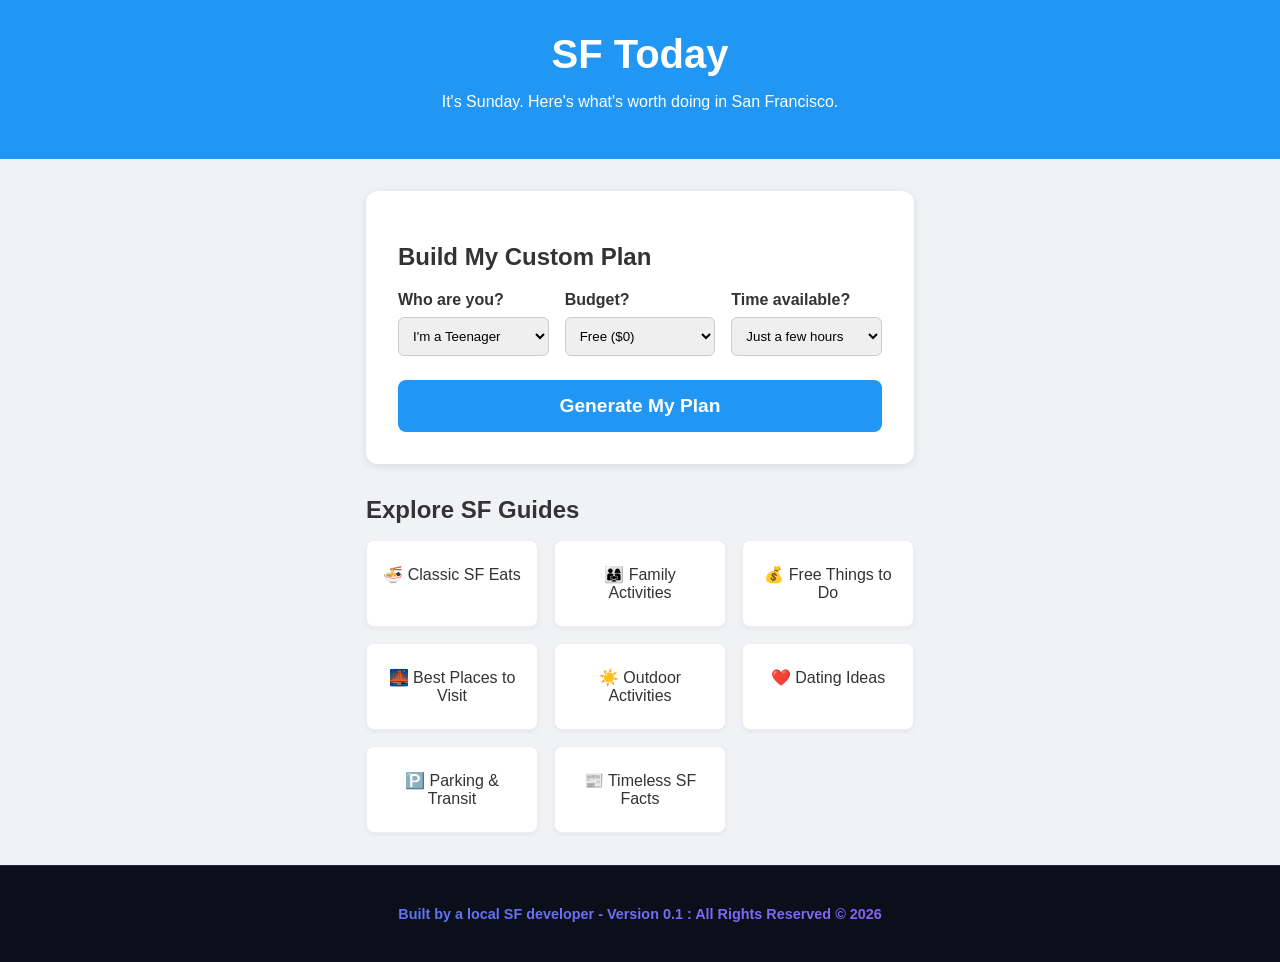
==== index.html @ 6864ea4e "Update index.html" ====
<!DOCTYPE html>
<html lang="en">
<head>
  <meta charset="UTF-8">
  <meta name="viewport" content="width=device-width, initial-scale=1.0">
  <title>SF Today - The Homepage for SF</title>
  
  <link rel="stylesheet" href="style.css">
</head>
<body>
  <header>
    <h1>SF Today</h1>
    <p id="day-title">Here's what's worth doing in San Francisco.</p>
  </header>

  <main>
    <!-- THE PERSONALIZED PLANNER -->
    <section class="planner-box">
      <h2>Build My Custom Plan</h2>
      
      <div class="input-row">
        <div class="input-group">
          <label>Who are you?</label>
          <select id="persona">
            <option value="teen">I'm a Teenager</option>
            <option value="parent">I'm a Parent (Kids)</option>
            <option value="date">I'm on a Date</option>
            <option value="tourist">I'm Visiting</option>
          </select>
        </div>

        <div class="input-group">
          <label>Budget?</label>
          <select id="budget">
            <option value="free">Free ($0)</option>
            <option value="low">Under $50</option>
            <option value="high">Over $100</option>
          </select>
        </div>

        <div class="input-group">
          <label>Time available?</label>
          <select id="time">
            <option value="short">Just a few hours</option>
            <option value="long">All day</option>
          </select>
        </div>
      </div>

      <button id="generate-btn">Generate My Plan</button>
    </section>

    <!-- HIDDEN RESULTS SECTION -->
    <section id="results-section" class="hidden">
      <div class="results-header">
        <h2 id="results-title">Your Guide</h2>
        <button id="close-btn">&times;</button>
      </div>
      <div id="itinerary-content"></div>
    </section>

    <!-- THE 10 EVERGREEN DASHBOARD CARDS -->
    <section class="dashboard-section">
      <h2>Explore SF Guides</h2>
      <div class="dashboard-grid">
        <div class="dash-card" data-category="dinner">🍜 Classic SF Eats</div>
        <div class="dash-card" data-category="family">👨‍👩‍👧 Family Activities</div>
        <div class="dash-card" data-category="free">💰 Free Things to Do</div>
        <div class="dash-card" data-category="visit">🌉 Best Places to Visit</div>
        <div class="dash-card" data-category="outdoors">☀️ Outdoor Activities</div>
        <div class="dash-card" data-category="dating">❤️ Dating Ideas</div>
        <div class="dash-card" data-category="transit">🅿️ Parking & Transit</div>
        <div class="dash-card" data-category="stories">📰 Timeless SF Facts</div>
      </div>
    </section>
  </main>

  <script src="script.js"></script>
  
<footer>
  <p>Built by a local SF developer - Version 0.1 : All Rights Reserved &copy; 2026</p>
</footer>

</body>
</html>
---- style.css ----
:root {
  --primary: #2196F3;
  --bg-color: #f0f2f5;
  --card-bg: #ffffff;
  --text: #333;
}

body {
  font-family: -apple-system, BlinkMacSystemFont, "Segoe UI", Roboto, sans-serif;
  background-color: var(--bg-color);
  color: var(--text);
  margin: 0;
  padding-bottom: 3rem;
}

header {
  background-color: var(--primary);
  color: white;
  padding: 2rem 1rem;
  text-align: center;
}

header h1 {
  margin: 0;
  font-size: 2.5rem;
}

main {
  max-width: 800px;
  margin: 2rem auto;
  padding: 0 1rem;
}

.planner-box, #results-section {
  background: var(--card-bg);
  padding: 2rem;
  border-radius: 12px;
  box-shadow: 0 2px 8px rgba(0,0,0,0.1);
  margin-bottom: 2rem;
}

.results-header {
  display: flex;
  justify-content: space-between;
  align-items: center;
  border-bottom: 2px solid #eee;
  padding-bottom: 0.5rem;
  margin-bottom: 1rem;
}

#close-btn {
  background: none;
  border: none;
  font-size: 1.8rem;
  cursor: pointer;
  color: #666;
  width: auto;
  padding: 0 10px;
}

#close-btn:hover {
  color: #000;
  background: none;
}

.input-row {
  display: flex;
  gap: 1rem;
  margin-bottom: 1.5rem;
  flex-wrap: wrap;
}

.input-group {
  flex: 1;
  min-width: 150px;
}

label {
  display: block;
  font-weight: bold;
  margin-bottom: 0.5rem;
}

select {
  width: 100%;
  padding: 10px;
  border: 1px solid #ccc;
  border-radius: 6px;
}

button {
  width: 100%;
  background-color: var(--primary);
  color: white;
  border: none;
  padding: 15px;
  font-size: 1.2rem;
  font-weight: bold;
  border-radius: 8px;
  cursor: pointer;
}

button:hover {
  background-color: #1976D2;
}

.hidden { display: none; }

.dashboard-section h2 {
  margin-bottom: 1rem;
}

.dashboard-grid {
  display: grid;
  grid-template-columns: repeat(auto-fill, minmax(150px, 1fr));
  gap: 1rem;
}

.dash-card {
  background: var(--card-bg);
  padding: 1.5rem 1rem;
  border-radius: 8px;
  text-align: center;
  font-weight: 500;
  box-shadow: 0 2px 4px rgba(0,0,0,0.05);
  cursor: pointer;
  transition: transform 0.2s, border-color 0.2s;
  border: 1px solid #eee;
}

.dash-card:hover {
  transform: translateY(-3px);
  border-color: var(--primary);
  color: var(--primary);
}

.plan-item {
  border-left: 4px solid var(--primary);
  padding-left: 1rem;
  margin-top: 1rem;
}

.plan-item h3 {
  margin: 0 0 0.3rem 0;
  color: var(--primary);
}




/* --- Simple Footer Styling --- */
footer {
  background-color: #0b0f19;
  color: #94a3b8;
  padding: 40px 24px;
  text-align: center;
  font-family: sans-serif;
  font-size: 0.85rem;
  border-top: 1px solid #1e293b;
}

footer p {
  margin: 0;
}

html, body {
  height: 100%;
  margin: 0;
}

body {
  display: flex;
  flex-direction: column;
}

main {
  flex: 1 0 auto;
}

/* --- Simple Footer Styling with Blue-Purple Gradient Text --- */
footer {
  background-color: #0b0f19;
  padding: 40px 24px;
  text-align: center;
  font-family: sans-serif;
  font-size: 0.9rem;
  border-top: 1px solid #1e293b;
}

footer p {
  margin: 0;
  font-weight: 700;
  background: linear-gradient(135deg, #3b82f6, #a855f7);
  -webkit-background-clip: text;
  -webkit-text-fill-color: transparent;
}
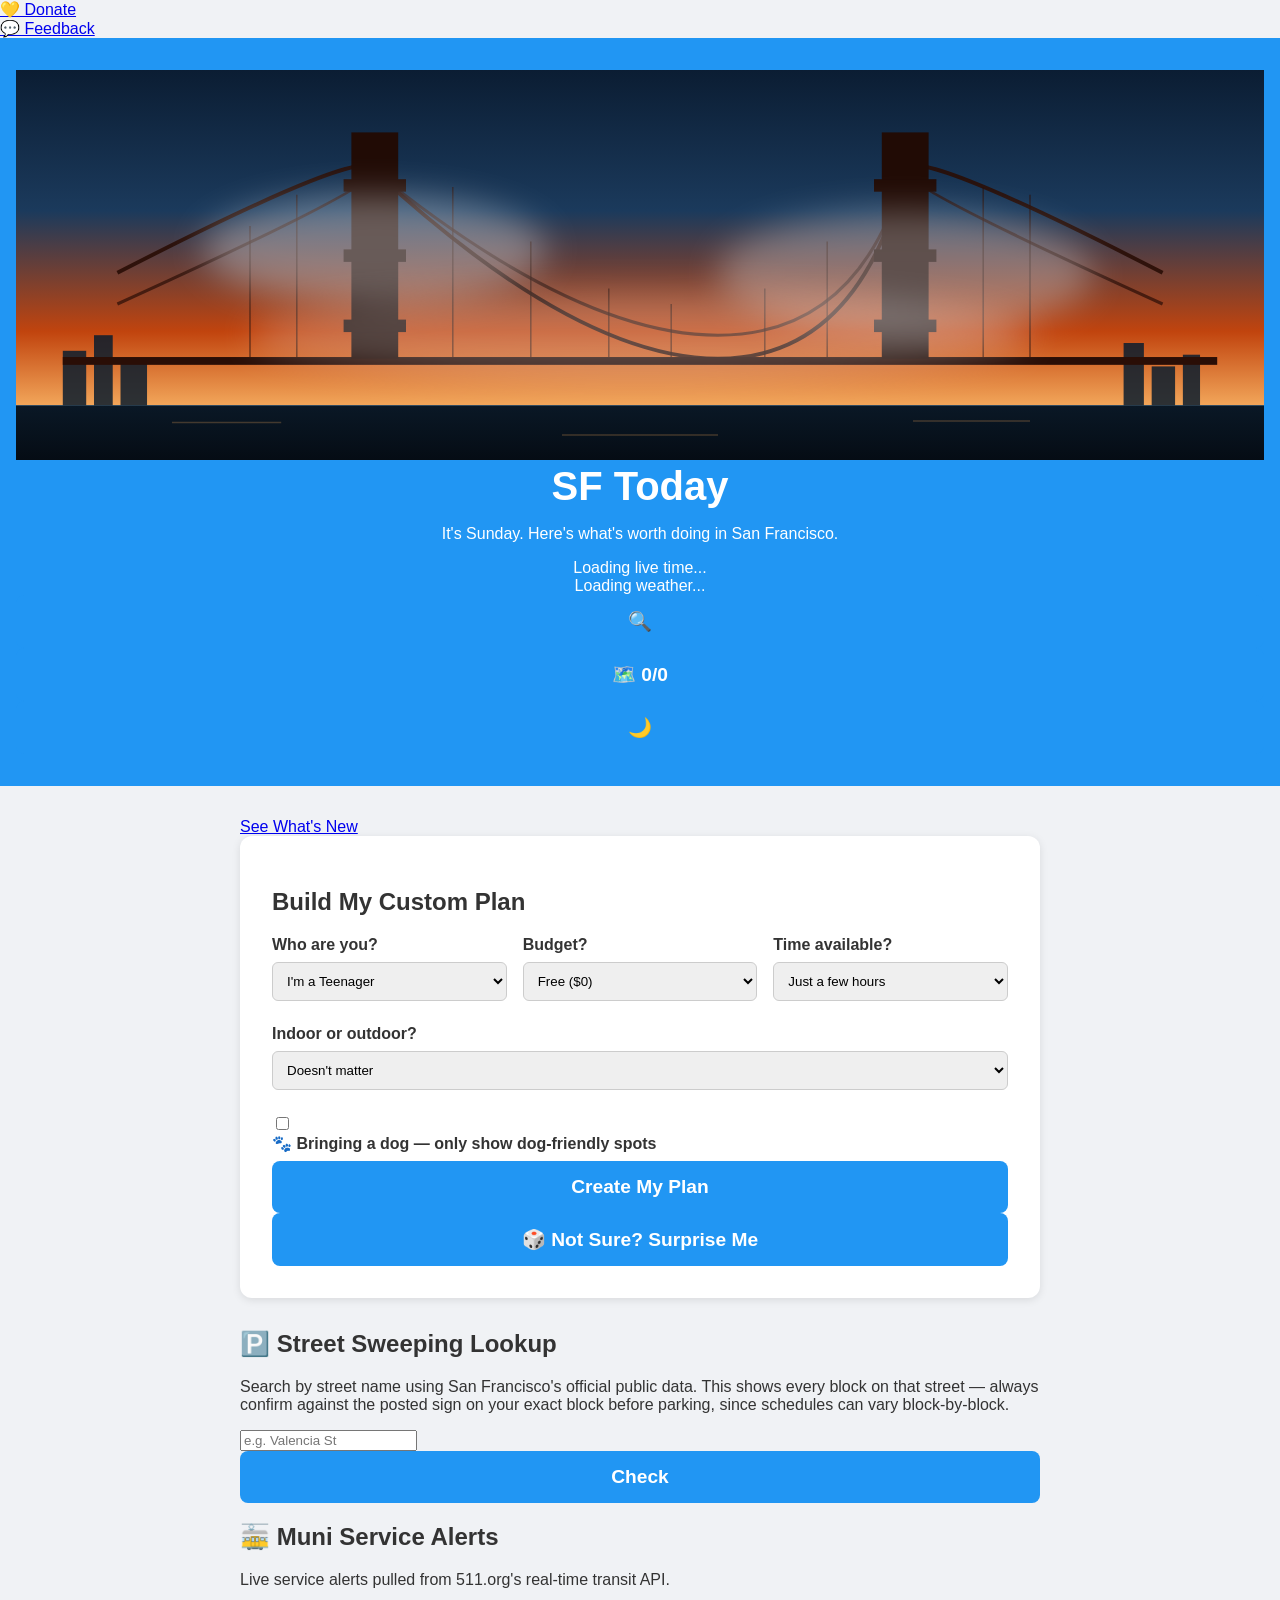
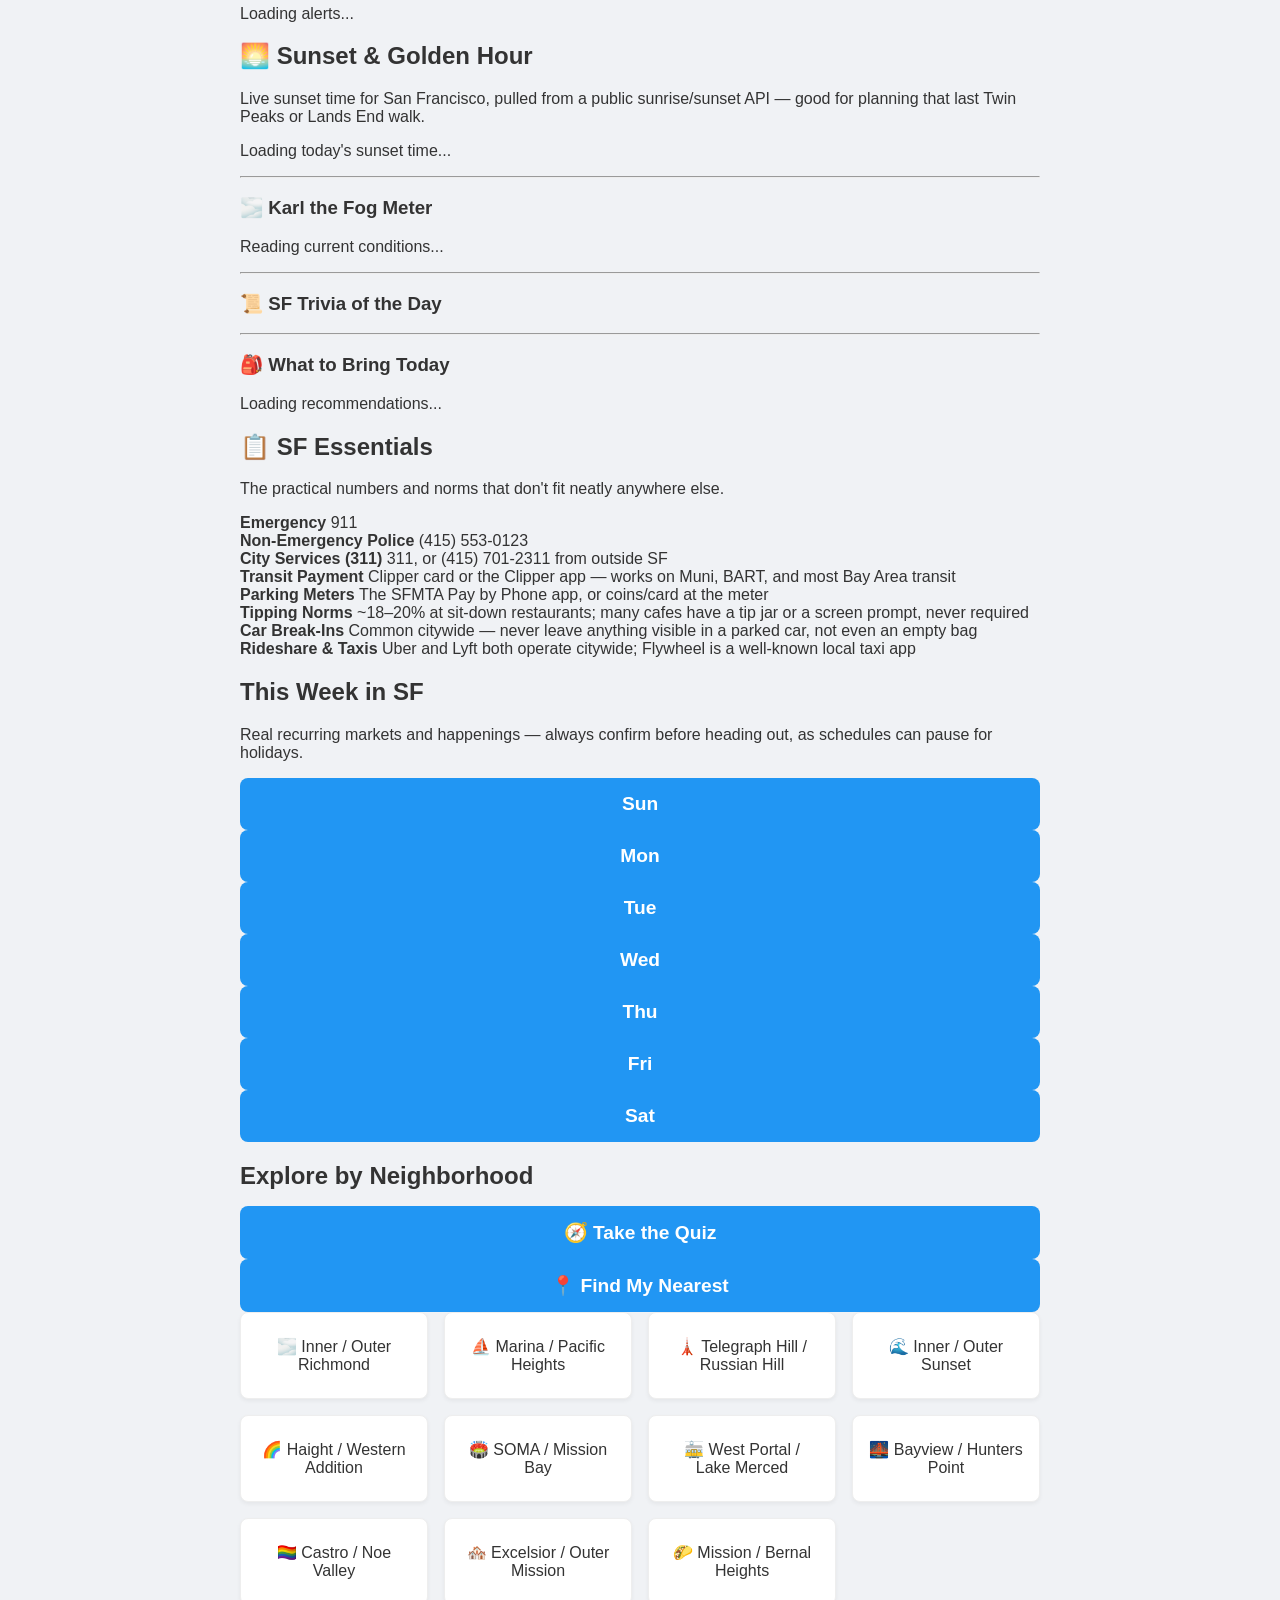
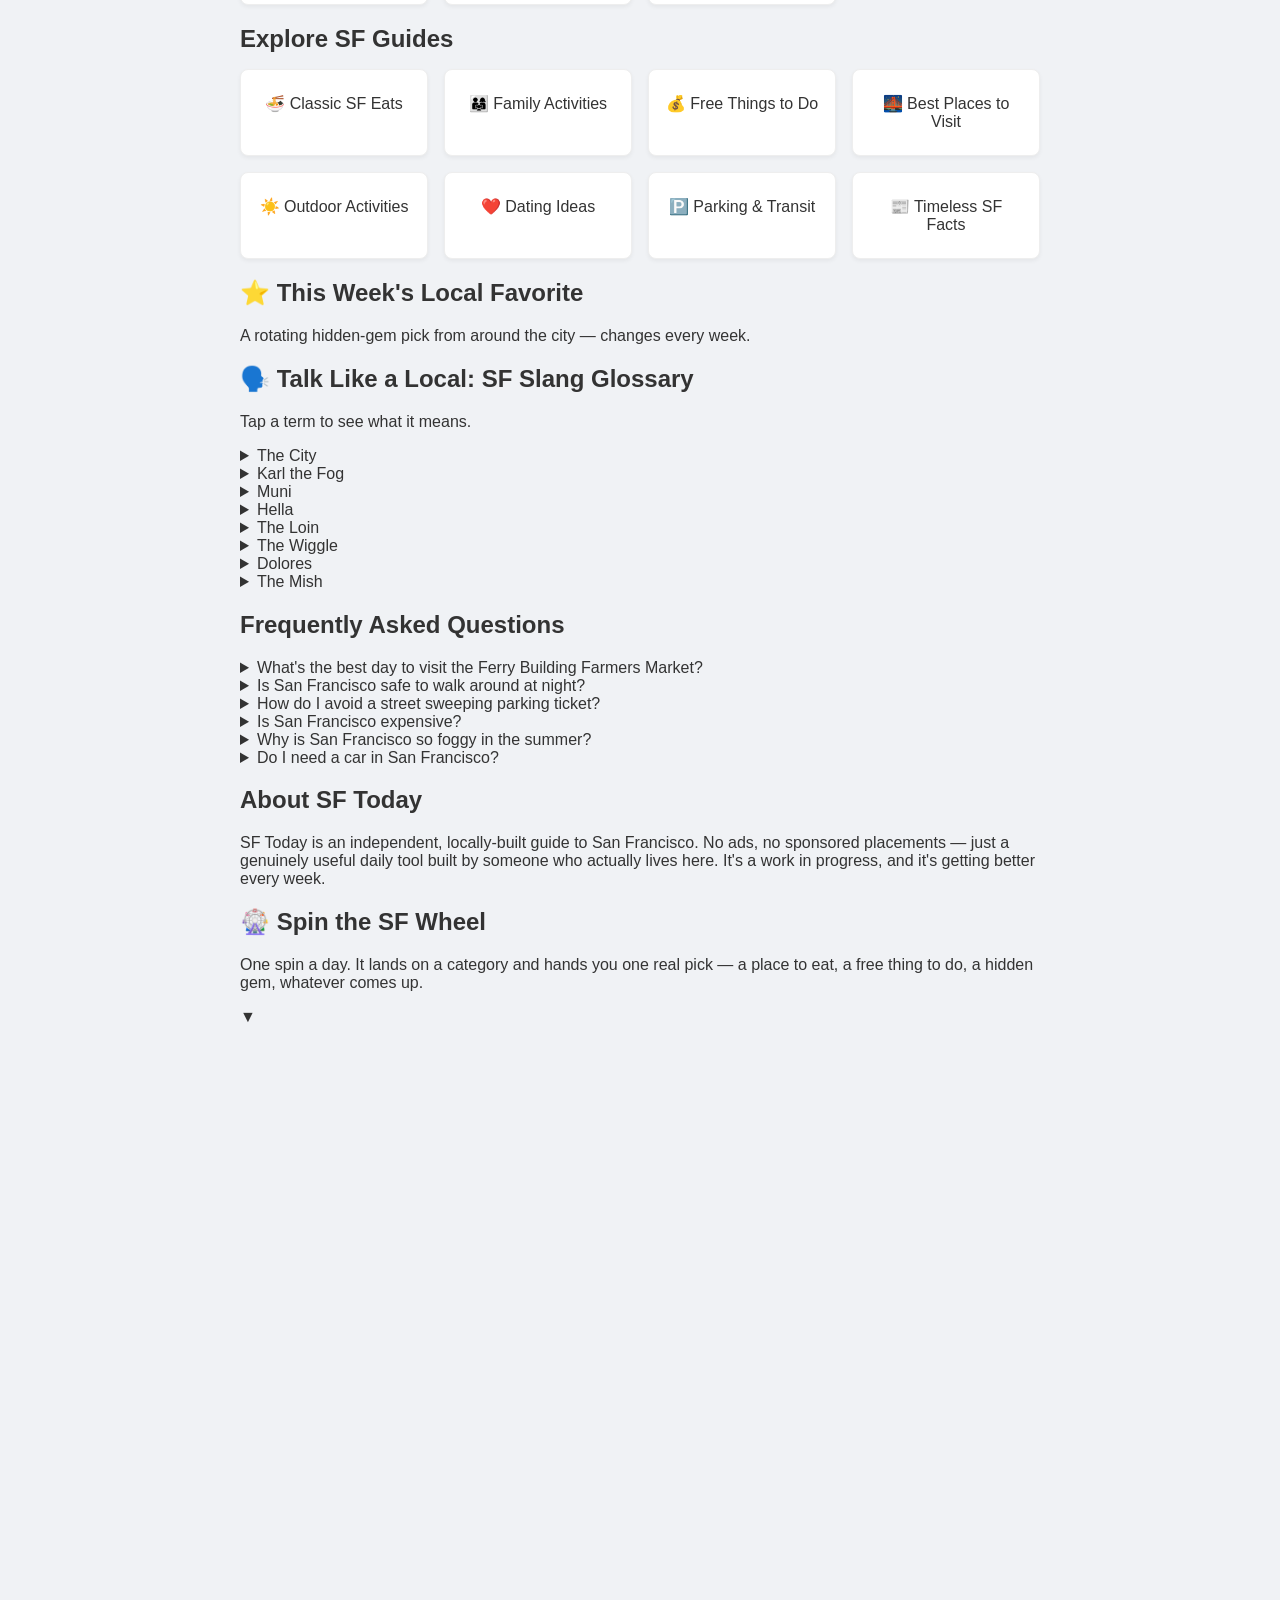
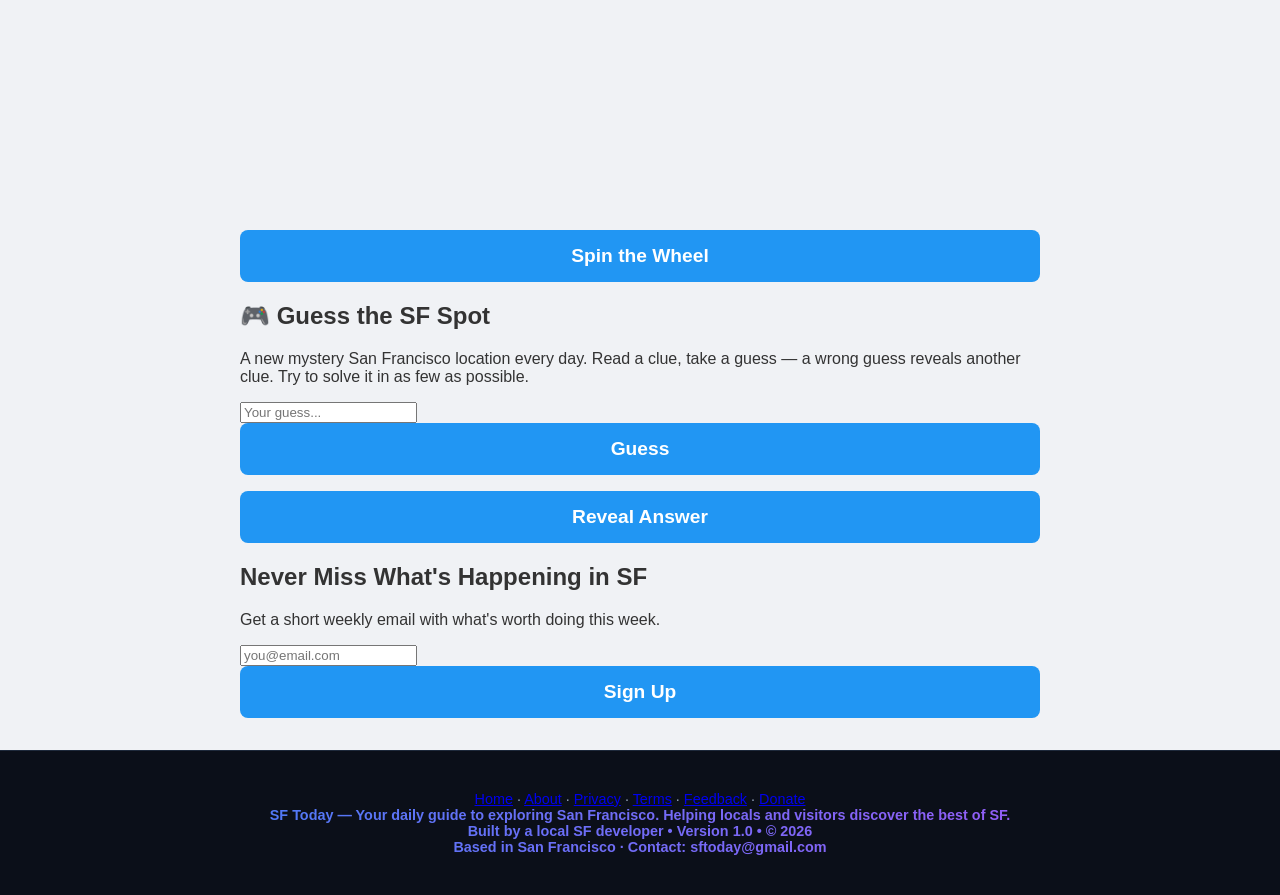
==== commit e2d71821: "Update index.html" ====
--- a/index.html
+++ b/index.html
@@ -3,32 +3,251 @@
 <head>
   <meta charset="UTF-8">
   <meta name="viewport" content="width=device-width, initial-scale=1.0">
-  <title>SF Today - The Homepage for SF</title>
-  
+  <title>SF Today - The Homepage for SF | Free Things to Do, Eats & More</title>
+
+  <!-- Primary SEO meta tags -->
+  <meta name="description" content="Your daily guide to San Francisco. Build a custom plan by budget and time, check live SF weather, look up street sweeping, and explore guides to free things to do, family activities, and classic SF eats.">
+  <meta name="robots" content="index, follow">
+  <!-- Replace with your real domain once the site is live -->
+  <link rel="canonical" href="https://www.sftoday.com/">
+
+  <!-- Open Graph tags (controls how links look when shared on social media) -->
+  <meta property="og:type" content="website">
+  <meta property="og:title" content="SF Today - The Homepage for SF">
+  <meta property="og:description" content="Your daily guide to San Francisco — build a custom plan, check live weather, look up street sweeping, and explore free things to do, family activities, and classic SF eats.">
+  <meta property="og:url" content="https://www.sftoday.com/">
+  <meta property="og:site_name" content="SF Today">
+  <meta property="og:image" content="https://www.sftoday.com/og-image.png">
+  <meta property="og:image:width" content="1200">
+  <meta property="og:image:height" content="630">
+  <meta property="og:image:alt" content="SF Today — your daily guide to San Francisco">
+  <meta property="og:locale" content="en_US">
+
+  <!-- Twitter Card tags -->
+  <meta name="twitter:card" content="summary_large_image">
+  <meta name="twitter:title" content="SF Today - The Homepage for SF">
+  <meta name="twitter:description" content="Your daily guide to San Francisco — build a custom plan, check live weather, look up street sweeping, and explore free things to do, family activities, and classic SF eats.">
+  <meta name="twitter:image" content="https://www.sftoday.com/og-image.png">
+
   <link rel="stylesheet" href="style.css">
+
+  <!-- Favicons (real image files — see README for how to swap in your own branding) -->
+  <link rel="icon" href="favicon.ico" sizes="any">
+  <link rel="icon" type="image/png" sizes="32x32" href="favicon-32.png">
+  <link rel="icon" type="image/png" sizes="16x16" href="favicon-16.png">
+  <link rel="apple-touch-icon" sizes="180x180" href="apple-touch-icon.png">
+  <meta name="theme-color" content="#10243E">
+
+  <!-- Makes SF Today installable as a home-screen app on phones -->
+  <link rel="manifest" href="manifest.json">
+
+  <!--
+    OPTIONAL PRIVACY-FRIENDLY ANALYTICS
+    SF Today currently ships with zero analytics or tracking, matching the
+    "no third-party analytics" promise in privacy.html. If you want basic,
+    non-invasive visibility into what people click, Plausible and GoatCounter
+    are both privacy-respecting, cookie-free options. Uncomment ONE line below
+    and update privacy.html to mention it once enabled — don't turn this on
+    without updating that page, since it currently promises none exists.
+
+    <script defer data-domain="sftoday.com" src="https://plausible.io/js/script.js"></script>
+    <script src="https://gc.zgo.at/count.js" data-goatcounter="https://YOUR_CODE.goatcounter.com/count"></script>
+  -->
+
+  <!-- Structured data: tells Google what this site is, in a machine-readable format -->
+  <script type="application/ld+json">
+  {
+    "@context": "https://schema.org",
+    "@type": "WebSite",
+    "name": "SF Today",
+    "url": "https://www.sftoday.com/",
+    "description": "A daily guide to San Francisco with a custom activity planner, live weather, street sweeping lookup, Muni alerts, and neighborhood guides.",
+    "inLanguage": "en-US"
+  }
+  </script>
+
+  <!-- Structured data: FAQ content, matches the visible FAQ section below word-for-word -->
+  <script type="application/ld+json">
+  {
+    "@context": "https://schema.org",
+    "@type": "FAQPage",
+    "mainEntity": [
+      {
+        "@type": "Question",
+        "name": "What's the best day to visit the Ferry Building Farmers Market?",
+        "acceptedAnswer": {
+          "@type": "Answer",
+          "text": "Saturday is the biggest, with 100+ vendors. Tuesday and Thursday have smaller, quieter versions of the same market if you want to avoid the crowds."
+        }
+      },
+      {
+        "@type": "Question",
+        "name": "Is San Francisco safe to walk around at night?",
+        "acceptedAnswer": {
+          "@type": "Answer",
+          "text": "Like any major city, it depends heavily on the neighborhood and block. Stick to busy, well-lit areas at night, use rideshare or taxis for longer trips after dark, and use the same street smarts you would in any big city."
+        }
+      },
+      {
+        "@type": "Question",
+        "name": "How do I avoid a street sweeping parking ticket in SF?",
+        "acceptedAnswer": {
+          "@type": "Answer",
+          "text": "Use our Street Sweeping Lookup tool to check your street's schedule, then always double check the posted sign on your exact block, since times can vary from block to block even on the same street."
+        }
+      },
+      {
+        "@type": "Question",
+        "name": "Is San Francisco expensive to visit or live in?",
+        "acceptedAnswer": {
+          "@type": "Answer",
+          "text": "Yes, generally — it's consistently one of the most expensive cities in the US, and as of 2026 it's usually ranked as the second most expensive after New York City. That said, there's a lot to do for free or cheap; check our Free Things to Do guide for ideas."
+        }
+      },
+      {
+        "@type": "Question",
+        "name": "Why is San Francisco so foggy in the summer?",
+        "acceptedAnswer": {
+          "@type": "Answer",
+          "text": "The fog, nicknamed 'Karl the Fog' by locals, forms when warm inland air pulls cool, moist ocean air over the city. It's most common in the summer months. Bring layers, even in July."
+        }
+      },
+      {
+        "@type": "Question",
+        "name": "Do I need a car in San Francisco?",
+        "acceptedAnswer": {
+          "@type": "Answer",
+          "text": "Not really. Muni and BART cover most of the city, and many neighborhoods are very walkable. A car mostly becomes useful for trips outside the city, like Marin or the Peninsula."
+        }
+      }
+    ]
+  }
+  </script>
 </head>
 <body>
+  <a href="donate.html" class="side-tab side-tab-left">💛 Donate</a>
+  <a href="feedback.html" class="side-tab side-tab-right">💬 Feedback</a>
+
   <header>
-    <h1>SF Today</h1>
-    <p id="day-title">Here's what's worth doing in San Francisco.</p>
+    <svg class="hero-bg" viewBox="0 0 1600 500" preserveAspectRatio="xMidYMax slice" xmlns="http://www.w3.org/2000/svg" role="img" aria-label="Illustration of the Golden Gate Bridge at dusk with fog">
+      <defs>
+        <linearGradient id="skyGrad" x1="0" y1="0" x2="0" y2="1">
+          <stop offset="0%" stop-color="#0B1D33"/>
+          <stop offset="42%" stop-color="#1B3A5C"/>
+          <stop offset="78%" stop-color="#C1440E"/>
+          <stop offset="100%" stop-color="#F2A65A"/>
+        </linearGradient>
+        <linearGradient id="waterGrad" x1="0" y1="0" x2="0" y2="1">
+          <stop offset="0%" stop-color="#0A1826"/>
+          <stop offset="100%" stop-color="#050C14"/>
+        </linearGradient>
+        <filter id="fogBlur" x="-50%" y="-50%" width="200%" height="200%">
+          <feGaussianBlur stdDeviation="22"/>
+        </filter>
+      </defs>
+
+      <!-- Sky -->
+      <rect x="0" y="0" width="1600" height="430" fill="url(#skyGrad)"/>
+
+      <!-- City skyline silhouette -->
+      <g fill="#0B1D2E" opacity="0.85">
+        <rect x="60" y="360" width="30" height="70"/>
+        <rect x="100" y="340" width="24" height="90"/>
+        <rect x="134" y="375" width="34" height="55"/>
+        <rect x="1420" y="350" width="26" height="80"/>
+        <rect x="1456" y="380" width="30" height="50"/>
+        <rect x="1496" y="365" width="22" height="65"/>
+      </g>
+
+      <!-- Suspension cables -->
+      <path d="M 130 260 Q 460 90 460 130 Q 720 370 900 370 Q 1080 370 1140 130 Q 1140 90 1470 260"
+            fill="none" stroke="#2A0E06" stroke-width="5" opacity="0.9"/>
+      <path d="M 130 300 Q 460 150 460 130 Q 720 340 900 340 Q 1080 340 1140 130 Q 1140 150 1470 300"
+            fill="none" stroke="#2A0E06" stroke-width="4" opacity="0.7"/>
+
+      <!-- Suspender cables (vertical) -->
+      <g stroke="#2A0E06" stroke-width="2" opacity="0.6">
+        <line x1="300" y1="200" x2="300" y2="368"/>
+        <line x1="360" y1="160" x2="360" y2="368"/>
+        <line x1="560" y1="150" x2="560" y2="368"/>
+        <line x1="660" y1="220" x2="660" y2="368"/>
+        <line x1="760" y1="280" x2="760" y2="368"/>
+        <line x1="840" y1="300" x2="840" y2="368"/>
+        <line x1="960" y1="280" x2="960" y2="368"/>
+        <line x1="1040" y1="220" x2="1040" y2="368"/>
+        <line x1="1240" y1="150" x2="1240" y2="368"/>
+        <line x1="1300" y1="160" x2="1300" y2="368"/>
+      </g>
+
+      <!-- Bridge deck -->
+      <rect x="60" y="368" width="1480" height="10" fill="#2A0E06"/>
+
+      <!-- Towers -->
+      <g fill="#210B05">
+        <rect x="430" y="80" width="60" height="290"/>
+        <rect x="420" y="140" width="80" height="16"/>
+        <rect x="420" y="230" width="80" height="16"/>
+        <rect x="420" y="320" width="80" height="16"/>
+
+        <rect x="1110" y="80" width="60" height="290"/>
+        <rect x="1100" y="140" width="80" height="16"/>
+        <rect x="1100" y="230" width="80" height="16"/>
+        <rect x="1100" y="320" width="80" height="16"/>
+      </g>
+
+      <!-- Fog banks rolling through the towers -->
+      <ellipse cx="460" cy="230" rx="220" ry="70" fill="#EDEFF2" opacity="0.35" filter="url(#fogBlur)"/>
+      <ellipse cx="1140" cy="260" rx="240" ry="80" fill="#EDEFF2" opacity="0.3" filter="url(#fogBlur)"/>
+      <ellipse cx="800" cy="340" rx="500" ry="55" fill="#EDEFF2" opacity="0.25" filter="url(#fogBlur)"/>
+
+      <!-- Water -->
+      <rect x="0" y="430" width="1600" height="70" fill="url(#waterGrad)"/>
+      <g stroke="#F2A65A" stroke-width="2" opacity="0.25">
+        <line x1="200" y1="452" x2="340" y2="452"/>
+        <line x1="700" y1="468" x2="900" y2="468"/>
+        <line x1="1150" y1="450" x2="1300" y2="450"/>
+      </g>
+    </svg>
+
+    <div class="header-inner">
+      <h1>SF Today</h1>
+      <p id="day-title">Here's what's worth doing in San Francisco.</p>
+      <div class="header-controls">
+        <!-- Displays the live day and time inside the header -->
+        <div id="live-clock">Loading live time...</div>
+        <div id="weather-widget">Loading weather...</div>
+        <div class="header-btn-row">
+          <button id="search-open-btn" class="dark-toggle" aria-label="Search the site" title="Search (press /)">🔍</button>
+          <button id="checklist-open-btn" class="dark-toggle" aria-label="My SF Checklist" title="My SF Checklist">🗺️ <span id="checklist-progress-label">0/0</span></button>
+          <button id="dark-mode-toggle" class="dark-toggle" aria-label="Toggle dark mode" title="Toggle dark mode">🌙</button>
+        </div>
+      </div>
+    </div>
   </header>
-
   <main>
+    <!-- Centered in the white space right above the planner box -->
+    <div class="badge-container">
+      <a href="release-notes.html" class="whats-new-badge">
+        <span class="pulse-dot"></span>
+        See What's New
+      </a>
+    </div>
+
     <!-- THE PERSONALIZED PLANNER -->
     <section class="planner-box">
       <h2>Build My Custom Plan</h2>
-      
+
       <div class="input-row">
         <div class="input-group">
           <label>Who are you?</label>
           <select id="persona">
             <option value="teen">I'm a Teenager</option>
-            <option value="parent">I'm a Parent (Kids)</option>
+            <option value="parent">I'm a Parent (w/wo Kids)</option>
             <option value="date">I'm on a Date</option>
-            <option value="tourist">I'm Visiting</option>
+            <option value="tourist">I'm Visiting (Tourist)</option>
+            <option value="local">I'm a Local</option>
           </select>
         </div>
-
         <div class="input-group">
           <label>Budget?</label>
           <select id="budget">
@@ -37,7 +256,6 @@
             <option value="high">Over $100</option>
           </select>
         </div>
-
         <div class="input-group">
           <label>Time available?</label>
           <select id="time">
@@ -46,20 +264,162 @@
           </select>
         </div>
       </div>
-
-      <button id="generate-btn">Generate My Plan</button>
-    </section>
-
-    <!-- HIDDEN RESULTS SECTION -->
+      <div class="input-row">
+        <div class="input-group">
+          <label>Indoor or outdoor?</label>
+          <select id="vibe">
+            <option value="either">Doesn't matter</option>
+            <option value="outdoor">Outdoor</option>
+            <option value="indoor">Indoor</option>
+          </select>
+        </div>
+      </div>
+      <div class="filter-checkbox-row">
+        <input type="checkbox" id="dog-friendly">
+        <label for="dog-friendly">🐾 Bringing a dog — only show dog-friendly spots</label>
+      </div>
+      <button id="generate-btn">Create My Plan</button>
+      <button id="surprise-btn" class="secondary-btn surprise-btn">🎲 Not Sure? Surprise Me</button>
+    </section>
+
+    <!-- HIDDEN RESULTS SECTION (shared by planner, dashboard cards, neighborhood cards, and Surprise Me) -->
     <section id="results-section" class="hidden">
       <div class="results-header">
         <h2 id="results-title">Your Guide</h2>
-        <button id="close-btn">&times;</button>
+        <div class="results-header-actions">
+          <button id="share-plan-btn" class="icon-btn" title="Share this plan" aria-label="Share this plan">🔗</button>
+          <button id="print-plan-btn" class="icon-btn" title="Print this plan" aria-label="Print this plan">🖨️</button>
+          <button id="close-btn" aria-label="Close">&times;</button>
+        </div>
       </div>
       <div id="itinerary-content"></div>
     </section>
 
-    <!-- THE 10 EVERGREEN DASHBOARD CARDS -->
+    <!-- STREET SWEEPING LOOKUP -->
+    <section class="tool-box">
+      <h2>🅿️ Street Sweeping Lookup</h2>
+      <p class="tool-subtitle">Search by street name using San Francisco's official public data. This shows every block on that street — always confirm against the posted sign on your exact block before parking, since schedules can vary block-by-block.</p>
+      <div class="tool-input-row">
+        <input type="text" id="sweep-street-input" placeholder="e.g. Valencia St">
+        <button id="sweep-search-btn">Check</button>
+      </div>
+      <div id="sweep-results"></div>
+    </section>
+
+    <!-- MUNI SERVICE ALERTS -->
+    <section class="tool-box">
+      <h2>🚋 Muni Service Alerts</h2>
+      <p class="tool-subtitle">Live service alerts pulled from 511.org's real-time transit API.</p>
+      <div id="muni-alerts-content">
+        <p class="no-events-message">Loading alerts...</p>
+      </div>
+    </section>
+
+    <!-- SUNSET, GOLDEN HOUR & FOG FORECAST -->
+    <section class="tool-box">
+      <h2>🌅 Sunset & Golden Hour</h2>
+      <p class="tool-subtitle">Live sunset time for San Francisco, pulled from a public sunrise/sunset API — good for planning that last Twin Peaks or Lands End walk.</p>
+      <div id="sunset-content">
+        <p class="no-events-message">Loading today's sunset time...</p>
+      </div>
+      <hr class="tool-divider">
+      <h3>🌫️ Karl the Fog Meter</h3>
+      <div class="fog-meter">
+        <div class="fog-meter-track"><div class="fog-meter-fill" id="fog-meter-fill"></div></div>
+        <p class="fog-meter-status" id="fog-meter-status">Reading current conditions...</p>
+      </div>
+      <hr class="tool-divider">
+      <h3>📜 SF Trivia of the Day</h3>
+      <div id="trivia-content"></div>
+      <hr class="tool-divider">
+      <h3>🎒 What to Bring Today</h3>
+      <div id="packing-content">
+        <p class="no-events-message">Loading recommendations...</p>
+      </div>
+    </section>
+
+    <!-- SF ESSENTIALS: PRACTICAL INFO EVERY GUIDE SHOULD HAVE -->
+    <section class="tool-box">
+      <h2>📋 SF Essentials</h2>
+      <p class="tool-subtitle">The practical numbers and norms that don't fit neatly anywhere else.</p>
+      <div class="essentials-grid">
+        <div class="essential-item">
+          <strong>Emergency</strong>
+          <span>911</span>
+        </div>
+        <div class="essential-item">
+          <strong>Non-Emergency Police</strong>
+          <span>(415) 553-0123</span>
+        </div>
+        <div class="essential-item">
+          <strong>City Services (311)</strong>
+          <span>311, or (415) 701-2311 from outside SF</span>
+        </div>
+        <div class="essential-item">
+          <strong>Transit Payment</strong>
+          <span>Clipper card or the Clipper app — works on Muni, BART, and most Bay Area transit</span>
+        </div>
+        <div class="essential-item">
+          <strong>Parking Meters</strong>
+          <span>The SFMTA Pay by Phone app, or coins/card at the meter</span>
+        </div>
+        <div class="essential-item">
+          <strong>Tipping Norms</strong>
+          <span>~18–20% at sit-down restaurants; many cafes have a tip jar or a screen prompt, never required</span>
+        </div>
+        <div class="essential-item">
+          <strong>Car Break-Ins</strong>
+          <span>Common citywide — never leave anything visible in a parked car, not even an empty bag</span>
+        </div>
+        <div class="essential-item">
+          <strong>Rideshare & Taxis</strong>
+          <span>Uber and Lyft both operate citywide; Flywheel is a well-known local taxi app</span>
+        </div>
+      </div>
+    </section>
+
+    <!-- THIS WEEK IN SF - RECURRING WEEKLY EVENTS FEED -->
+    <section class="weekly-events-box">
+      <h2>This Week in SF</h2>
+      <p class="weekly-events-subtitle">Real recurring markets and happenings — always confirm before heading out, as schedules can pause for holidays.</p>
+      <div class="day-tabs" id="day-tabs">
+        <button class="day-tab" data-day="0">Sun</button>
+        <button class="day-tab" data-day="1">Mon</button>
+        <button class="day-tab" data-day="2">Tue</button>
+        <button class="day-tab" data-day="3">Wed</button>
+        <button class="day-tab" data-day="4">Thu</button>
+        <button class="day-tab" data-day="5">Fri</button>
+        <button class="day-tab" data-day="6">Sat</button>
+      </div>
+      <div id="weekly-events-content"></div>
+    </section>
+
+    <!-- EXPLORE BY NEIGHBORHOOD -->
+    <section class="dashboard-section">
+      <div class="section-heading-row">
+        <h2>Explore by Neighborhood</h2>
+        <div class="section-heading-actions">
+          <button id="quiz-start-btn" class="secondary-btn">🧭 Take the Quiz</button>
+          <button id="geo-nearest-btn" class="secondary-btn">📍 Find My Nearest</button>
+        </div>
+      </div>
+      <p id="geo-result-message" class="no-events-message hidden"></p>
+      <div class="dashboard-grid">
+        <div class="dash-card" data-neighborhood="richmond">🌫️ Inner / Outer Richmond</div>
+        <div class="dash-card" data-neighborhood="marina">⛵ Marina / Pacific Heights</div>
+        <div class="dash-card" data-neighborhood="telegraphrussian">🗼 Telegraph Hill / Russian Hill</div>
+        <div class="dash-card" data-neighborhood="sunset">🌊 Inner / Outer Sunset</div>
+        <div class="dash-card" data-neighborhood="haight">🌈 Haight / Western Addition</div>
+        <div class="dash-card" data-neighborhood="soma">🏟️ SOMA / Mission Bay</div>
+        <div class="dash-card" data-neighborhood="westportal">🚋 West Portal / Lake Merced</div>
+        <div class="dash-card" data-neighborhood="bayview">🌉 Bayview / Hunters Point</div>
+        <div class="dash-card" data-neighborhood="castronoe">🏳️‍🌈 Castro / Noe Valley</div>
+        <div class="dash-card" data-neighborhood="excelsior">🏘️ Excelsior / Outer Mission</div>
+        <div class="dash-card" data-neighborhood="missionbernal">🌮 Mission / Bernal Heights</div>
+      </div>
+    </section>
+
+    <!-- THE EVERGREEN DASHBOARD CARDS -->
     <section class="dashboard-section">
       <h2>Explore SF Guides</h2>
       <div class="dashboard-grid">
@@ -73,13 +433,170 @@
         <div class="dash-card" data-category="stories">📰 Timeless SF Facts</div>
       </div>
     </section>
+
+    <!-- THIS WEEK'S LOCAL FAVORITE (rotates weekly) -->
+    <section class="tool-box">
+      <h2>⭐ This Week's Local Favorite</h2>
+      <p class="tool-subtitle">A rotating hidden-gem pick from around the city — changes every week.</p>
+      <div id="local-favorite-content"></div>
+    </section>
+
+    <!-- SF SLANG GLOSSARY -->
+    <section class="tool-box" id="slang-section">
+      <h2>🗣️ Talk Like a Local: SF Slang Glossary</h2>
+      <p class="tool-subtitle">Tap a term to see what it means.</p>
+      <div class="glossary-grid">
+        <details class="glossary-item"><summary>The City</summary><p>What locals call San Francisco itself — never "San Fran," and only tourists say "Frisco."</p></details>
+        <details class="glossary-item"><summary>Karl the Fog</summary><p>The affectionate nickname locals gave the thick marine layer that rolls in over the city, especially in summer.</p></details>
+        <details class="glossary-item"><summary>Muni</summary><p>The San Francisco Municipal Transportation Agency — the buses, light rail, and streetcars that get most locals around.</p></details>
+        <details class="glossary-item"><summary>Hella</summary><p>Bay Area-born slang meaning "very" or "a lot" — as in "that hill is hella steep."</p></details>
+        <details class="glossary-item"><summary>The Loin</summary><p>Local shorthand for the Tenderloin neighborhood.</p></details>
+        <details class="glossary-item"><summary>The Wiggle</summary><p>The zigzagging bike route through the Lower Haight and Mission that dodges most of the city's hills.</p></details>
+        <details class="glossary-item"><summary>Dolores</summary><p>What locals call Dolores Park — no need to say "park," everyone knows what you mean.</p></details>
+        <details class="glossary-item"><summary>The Mish</summary><p>A casual nickname for the Mission District.</p></details>
+      </div>
+    </section>
+
+    <!-- FREQUENTLY ASKED QUESTIONS -->
+    <section class="tool-box" id="faq-section">
+      <h2>Frequently Asked Questions</h2>
+      <div class="glossary-grid">
+        <details class="glossary-item">
+          <summary>What's the best day to visit the Ferry Building Farmers Market?</summary>
+          <p>Saturday is the biggest, with 100+ vendors. Tuesday and Thursday have smaller, quieter versions of the same market if you want to avoid the crowds.</p>
+        </details>
+        <details class="glossary-item">
+          <summary>Is San Francisco safe to walk around at night?</summary>
+          <p>Like any major city, it depends heavily on the neighborhood and block. Stick to busy, well-lit areas at night, use rideshare or taxis for longer trips after dark, and use the same street smarts you would in any big city.</p>
+        </details>
+        <details class="glossary-item">
+          <summary>How do I avoid a street sweeping parking ticket?</summary>
+          <p>Use our Street Sweeping Lookup tool above to check your street's schedule, then always double check the posted sign on your exact block, since times can vary block to block.</p>
+        </details>
+        <details class="glossary-item">
+          <summary>Is San Francisco expensive?</summary>
+          <p>Yes, generally — it's consistently one of the most expensive cities in the US, and as of 2026 it's usually ranked as the second most expensive after New York City. That said, there's a lot to do for free or cheap; check our Free Things to Do guide.</p>
+        </details>
+        <details class="glossary-item">
+          <summary>Why is San Francisco so foggy in the summer?</summary>
+          <p>The fog, nicknamed "Karl the Fog" by locals, forms when warm inland air pulls cool, moist ocean air over the city. It's most common in summer. Bring layers, even in July.</p>
+        </details>
+        <details class="glossary-item">
+          <summary>Do I need a car in San Francisco?</summary>
+          <p>Not really. Muni and BART cover most of the city, and many neighborhoods are very walkable. A car mostly becomes useful for trips outside the city.</p>
+        </details>
+      </div>
+    </section>
+
+    <!-- ABOUT / TRUST SIGNAL -->
+    <section class="tool-box about-box">
+      <h2>About SF Today</h2>
+      <p>SF Today is an independent, locally-built guide to San Francisco. No ads, no sponsored placements — just a genuinely useful daily tool built by someone who actually lives here. It's a work in progress, and it's getting better every week.</p>
+    </section>
+
+    <!-- SPIN THE SF WHEEL (once a day — lands on a category, reveals one real pick) -->
+    <section class="tool-box">
+      <h2>🎡 Spin the SF Wheel</h2>
+      <p class="tool-subtitle">One spin a day. It lands on a category and hands you one real pick — a place to eat, a free thing to do, a hidden gem, whatever comes up.</p>
+      <div class="wheel-wrap">
+        <div class="wheel-pointer">▼</div>
+        <svg id="sf-wheel" class="sf-wheel" viewBox="0 0 300 300" xmlns="http://www.w3.org/2000/svg"></svg>
+      </div>
+      <button id="wheel-spin-btn" class="secondary-btn wheel-spin-btn">Spin the Wheel</button>
+      <p id="wheel-status" class="no-events-message"></p>
+      <div id="wheel-result" class="hidden"></div>
+    </section>
+
+    <!-- GUESS THE SF SPOT (rotates to a new puzzle every day, same one for everyone) -->
+    <section class="tool-box">
+      <h2>🎮 Guess the SF Spot</h2>
+      <p class="tool-subtitle">A new mystery San Francisco location every day. Read a clue, take a guess — a wrong guess reveals another clue. Try to solve it in as few as possible.</p>
+      <span id="spot-streak" class="spot-streak hidden"></span>
+      <ol id="spot-clue-list" class="clue-list"></ol>
+      <div class="tool-input-row">
+        <input type="text" id="spot-guess-input" placeholder="Your guess...">
+        <button id="spot-guess-btn">Guess</button>
+      </div>
+      <p id="spot-feedback" class="no-events-message"></p>
+      <div id="spot-result" class="hidden"></div>
+      <button id="spot-reveal-btn" class="secondary-btn">Reveal Answer</button>
+    </section>
+
+    <!-- EMAIL SIGNUP -->
+    <section class="signup-box">
+      <h2>Never Miss What's Happening in SF</h2>
+      <p>Get a short weekly email with what's worth doing this week.</p>
+      <!--
+        Replace YOUR_SIGNUP_FORM_ID with a free Formspree endpoint (or swap
+        the action for Mailchimp/Buttondown/ConvertKit) to go live. Until then,
+        script.js honestly falls back to opening the visitor's email client
+        instead of pretending the signup worked.
+      -->
+      <form id="signup-form" class="signup-form" action="https://formspree.io/f/YOUR_SIGNUP_FORM_ID" method="POST">
+        <input type="email" name="EMAIL" id="signup-email" placeholder="you@email.com" required>
+        <button type="submit">Sign Up</button>
+      </form>
+    </section>
   </main>
 
+  <!-- SIGNUP MODAL (copy is set dynamically by script.js depending on whether a real list is connected) -->
+  <div id="signup-modal-overlay" class="modal-overlay hidden">
+    <div class="modal-box">
+      <div class="modal-icon">🎉</div>
+      <h3>Almost There!</h3>
+      <p id="modal-email-text">We'll send the best of SF straight to your inbox, every week.</p>
+      <button id="modal-close-btn">Sounds Good</button>
+    </div>
+  </div>
+
+  <!-- "WHICH SF NEIGHBORHOOD ARE YOU?" QUIZ MODAL -->
+  <div id="quiz-modal-overlay" class="modal-overlay hidden">
+    <div class="modal-box quiz-modal-box">
+      <button id="quiz-close-btn" class="quiz-close" aria-label="Close quiz">&times;</button>
+      <div id="quiz-content"></div>
+    </div>
+  </div>
+
+  <!-- SITE-WIDE QUICK FIND -->
+  <div id="search-modal-overlay" class="modal-overlay hidden">
+    <div class="modal-box search-modal-box">
+      <button id="search-close-btn" class="quiz-close" aria-label="Close search">&times;</button>
+      <input type="text" id="search-input" class="search-input" placeholder="Search spots, neighborhoods, slang, FAQs...">
+      <div id="search-results"></div>
+    </div>
+  </div>
+
+  <!-- MY SF CHECKLIST -->
+  <div id="checklist-modal-overlay" class="modal-overlay hidden">
+    <div class="modal-box checklist-modal-box">
+      <button id="checklist-close-btn" class="quiz-close" aria-label="Close checklist">&times;</button>
+      <h3>🗺️ My SF Checklist</h3>
+      <p id="checklist-progress-text" class="quiz-result-desc"></p>
+      <div id="checklist-list"></div>
+      <button id="checklist-clear-btn" class="secondary-btn">Clear My Checklist</button>
+    </div>
+  </div>
+
+<footer>
+  <div class="footer-links">
+    <a href="index.html">Home</a> ·
+    <a href="about.html">About</a> ·
+    <a href="privacy.html">Privacy</a> ·
+    <a href="terms.html">Terms</a> ·
+    <a href="feedback.html">Feedback</a> ·
+    <a href="donate.html">Donate</a>
+  </div>
+
+  <p>SF Today — Your daily guide to exploring San Francisco. Helping locals and visitors discover the best of SF.</p>
+  <p>Built by a local SF developer • Version 1.0 • © 2026</p>
+  <p>Based in San Francisco · Contact: sftoday@gmail.com</p>
+</footer>
+
+
+  <!-- Script loads AFTER all the HTML it references -->
+  <script src="confetti.js"></script>
   <script src="script.js"></script>
-  
-<footer>
-  <p>Built by a local SF developer - Version 0.1 : All Rights Reserved &copy; 2026</p>
-</footer>
-
+  <script src="features.js"></script>
+  <script src="wheel.js"></script>
 </body>
 </html>
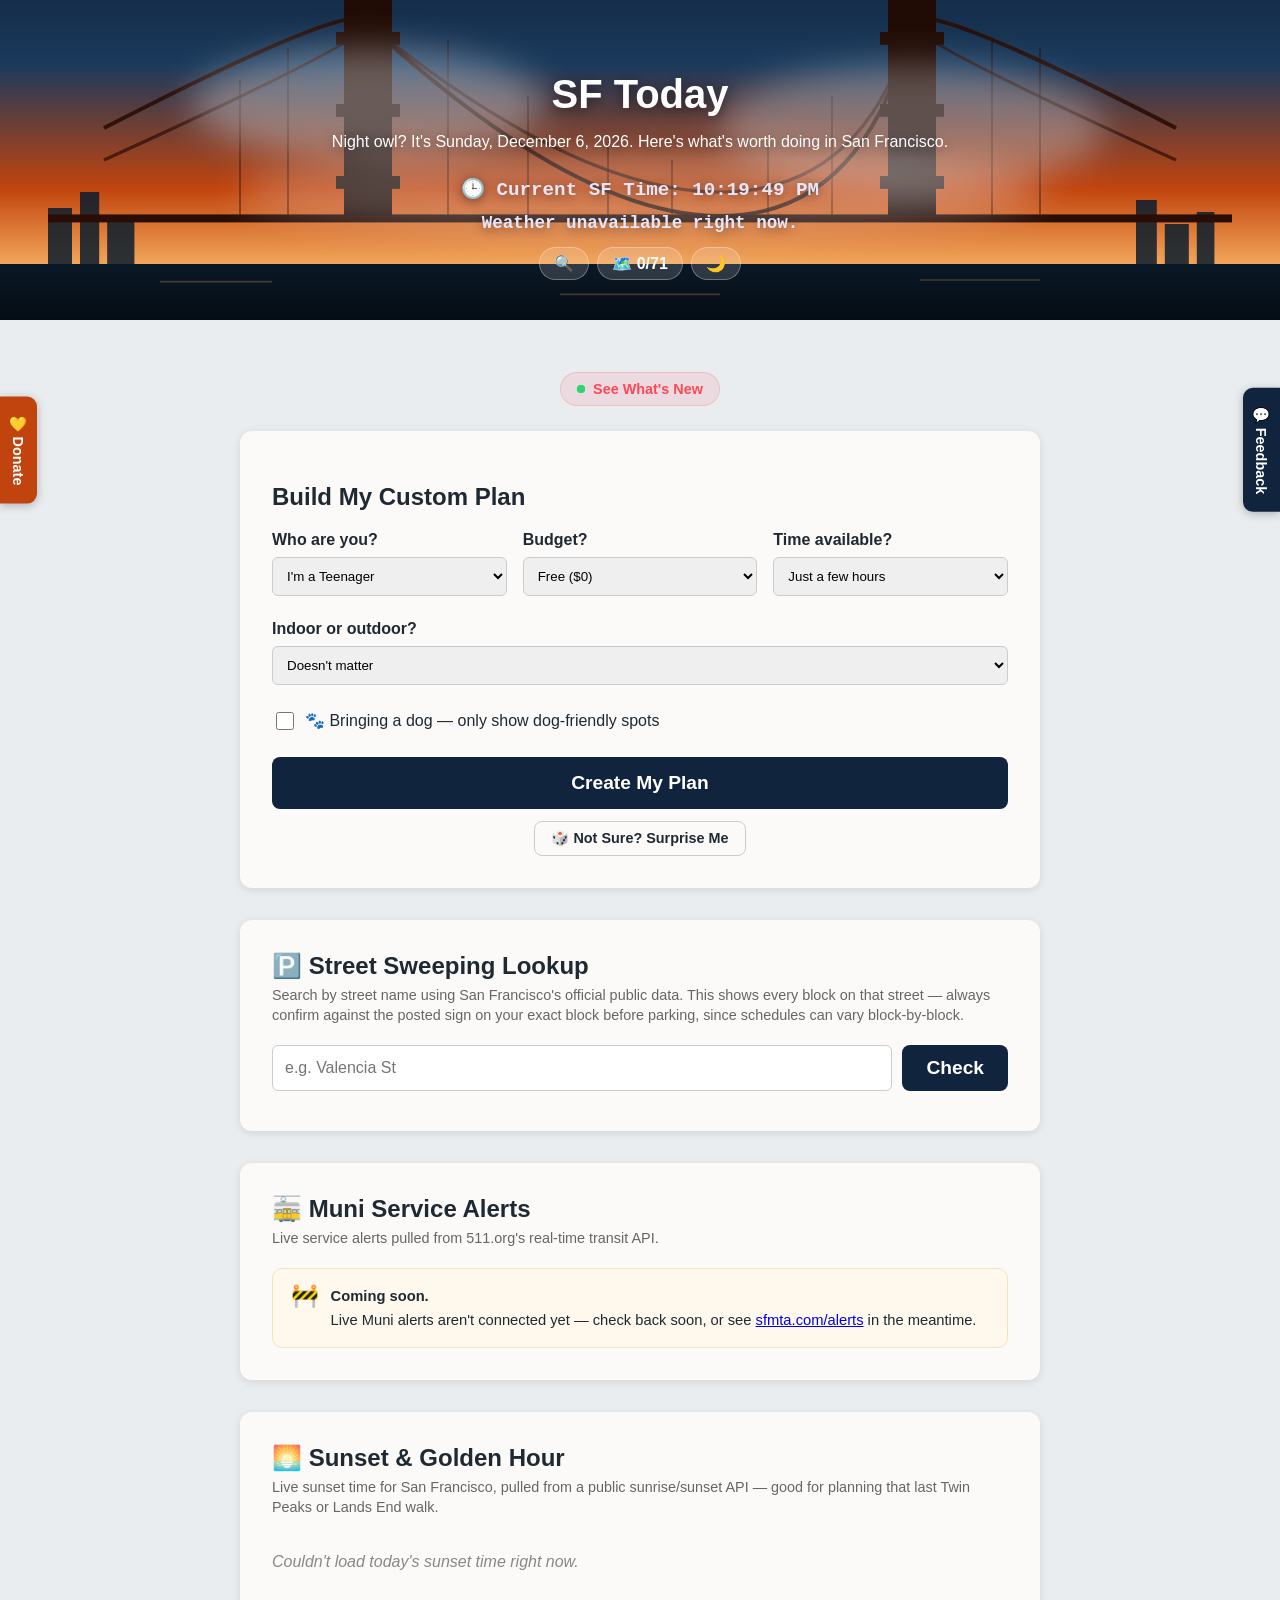
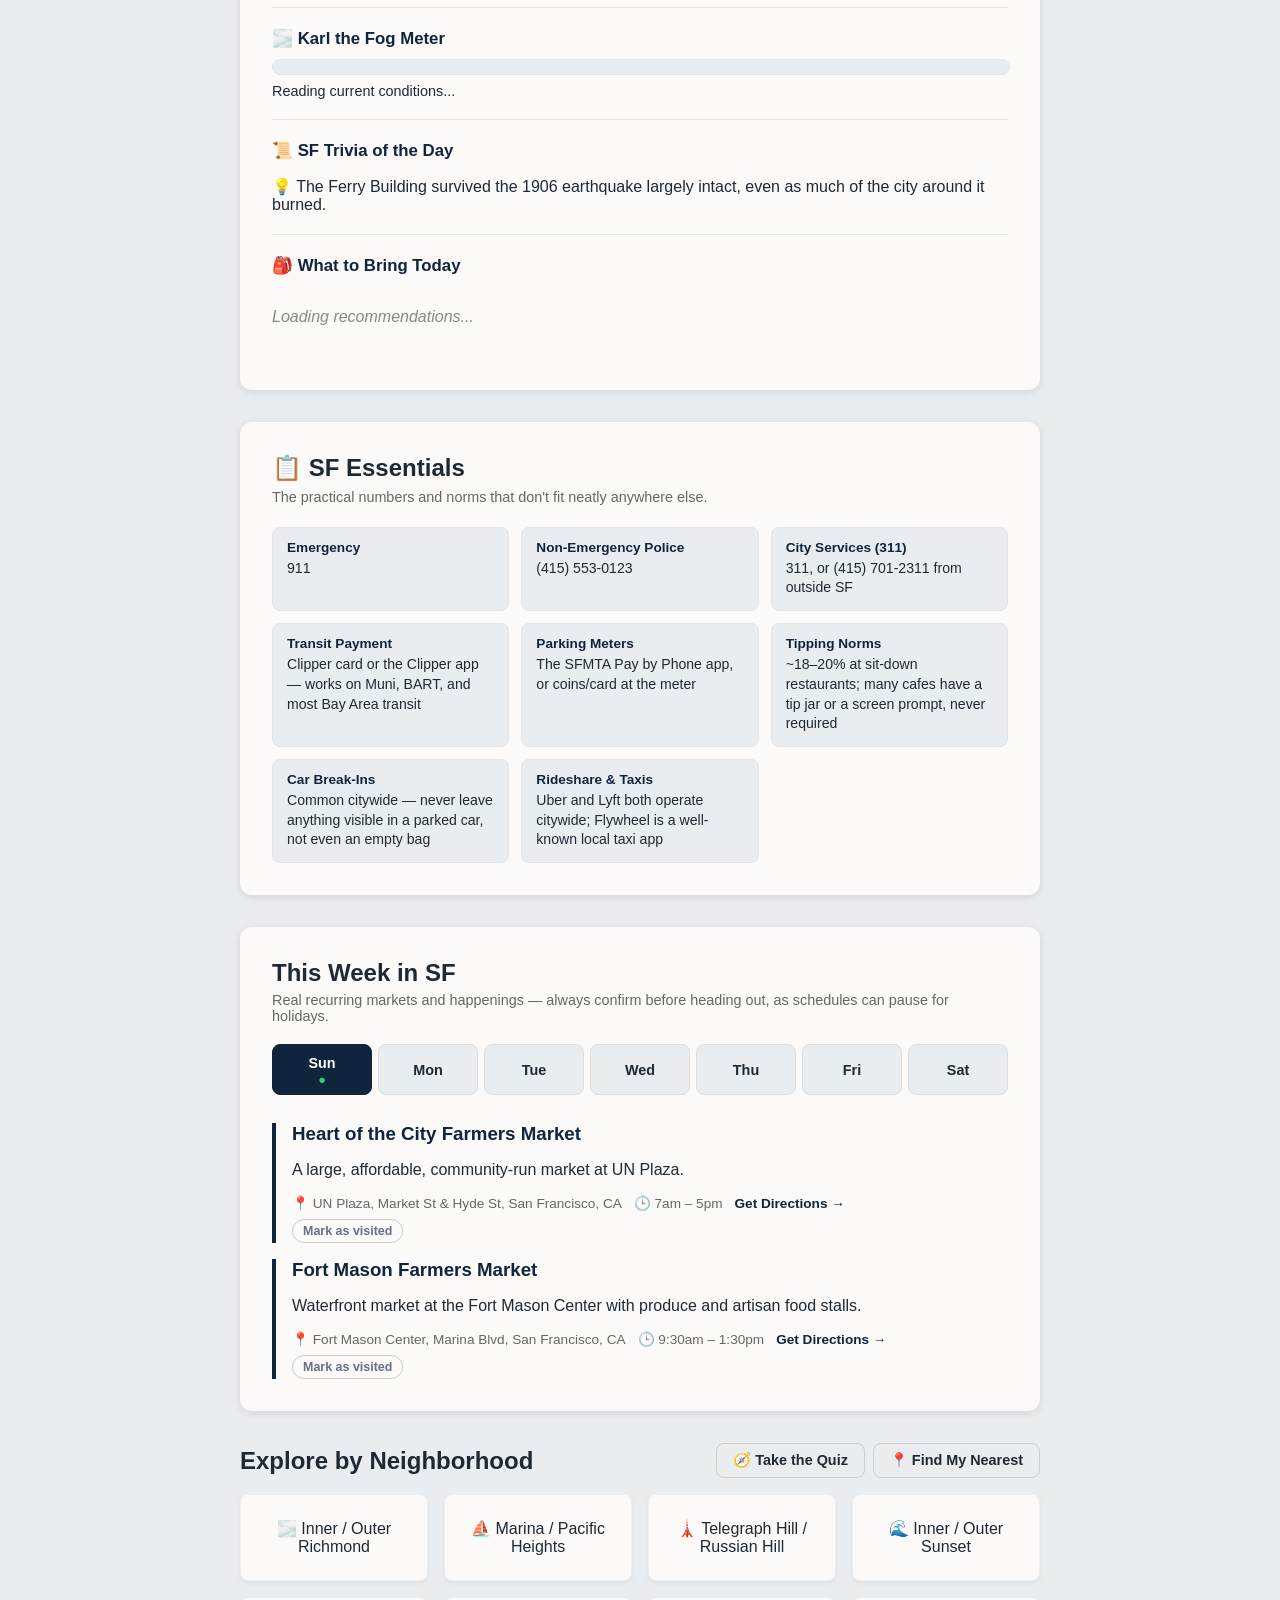
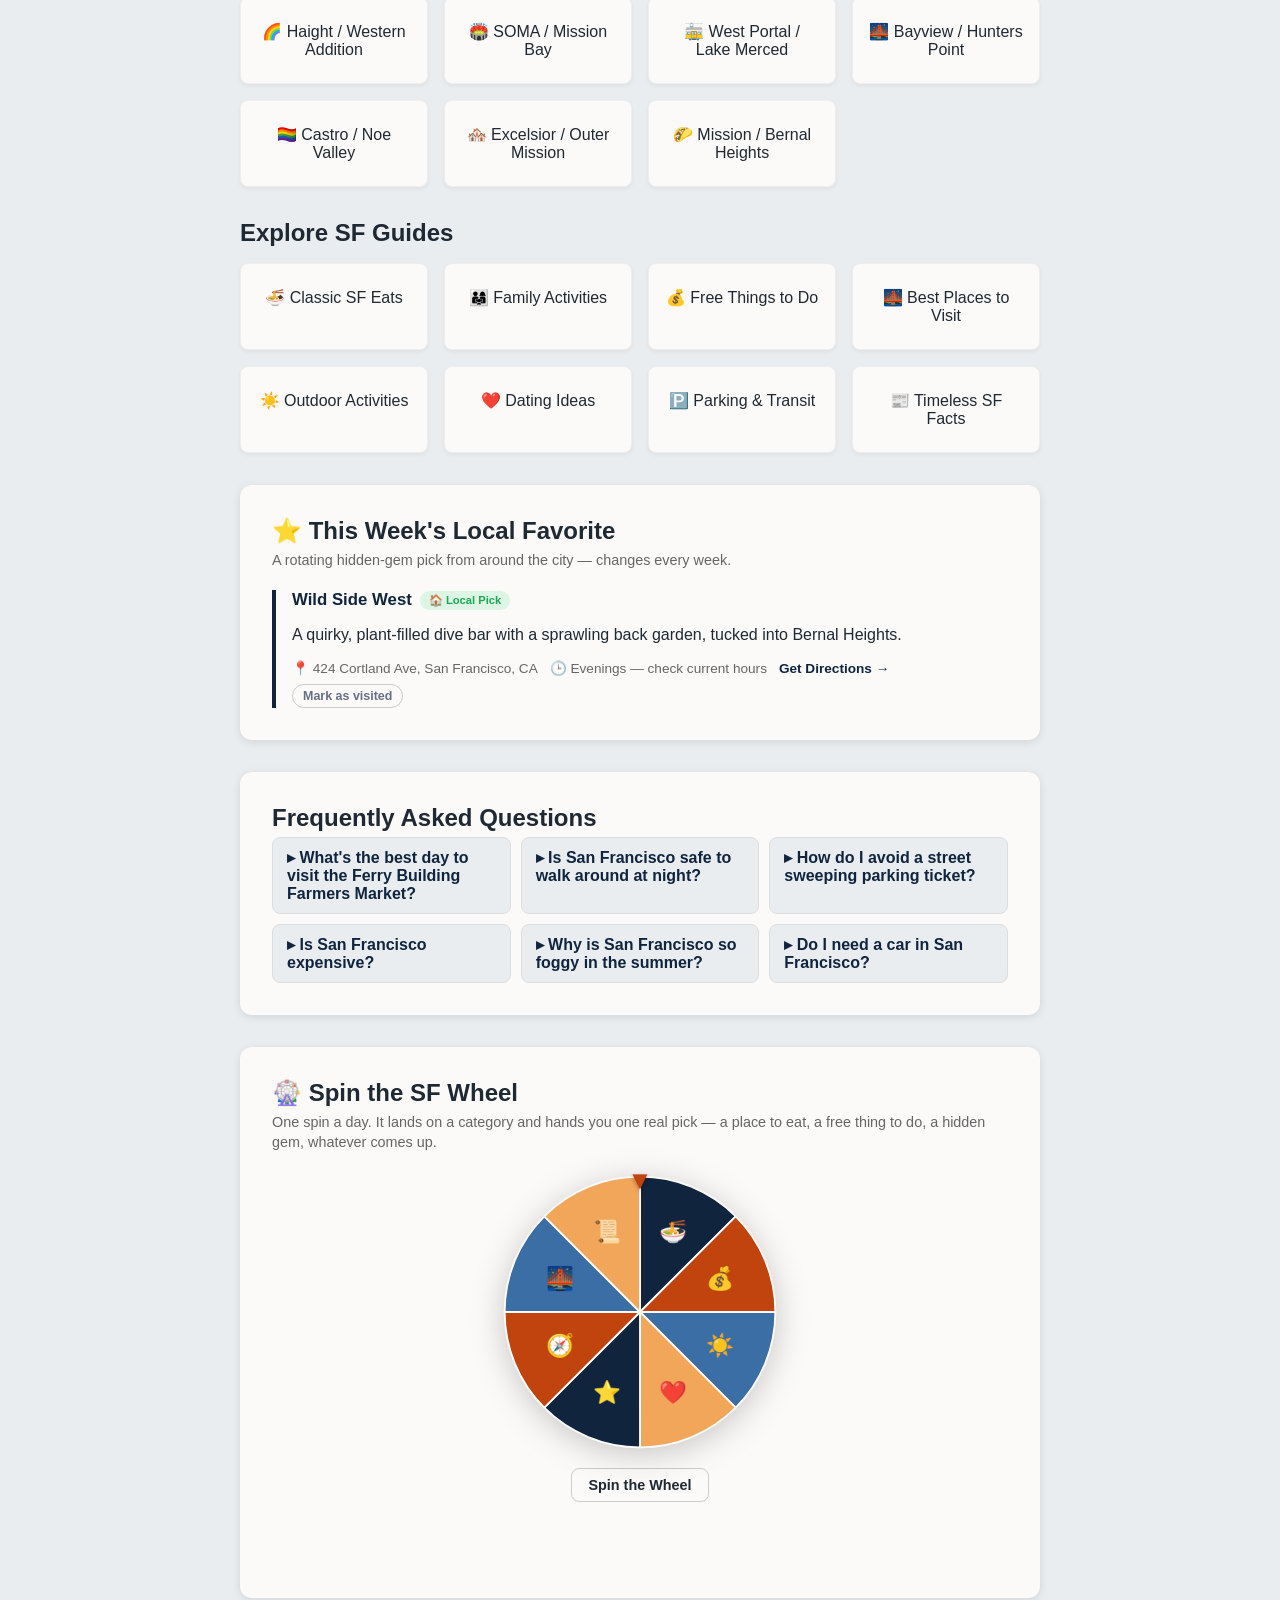
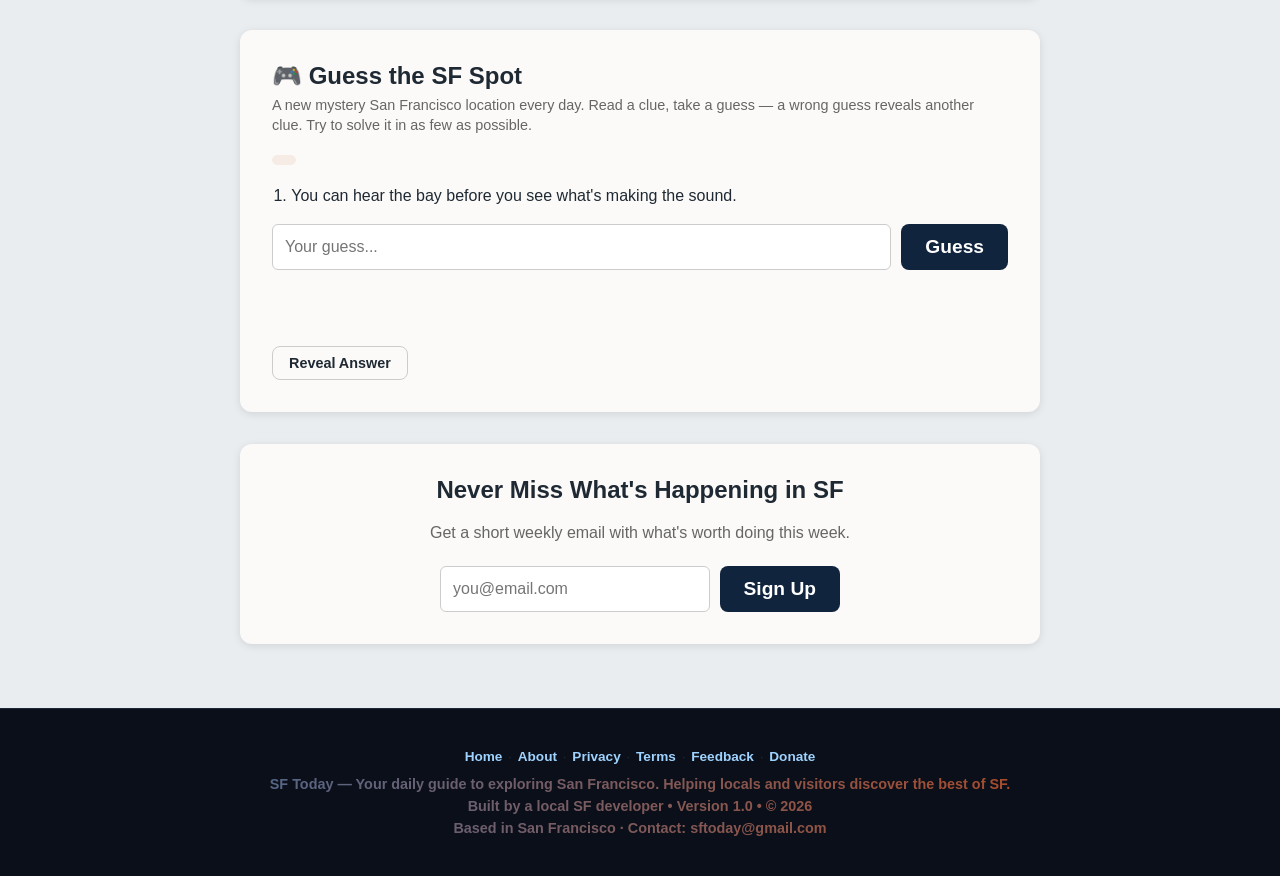
==== commit 6c5f8101: "Update index.html" ====
--- a/index.html
+++ b/index.html
@@ -101,7 +101,7 @@
         "name": "Is San Francisco expensive to visit or live in?",
         "acceptedAnswer": {
           "@type": "Answer",
-          "text": "Yes, generally — it's consistently one of the most expensive cities in the US, and as of 2026 it's usually ranked as the second most expensive after New York City. That said, there's a lot to do for free or cheap; check our Free Things to Do guide for ideas."
+          "text": "Yes — it consistently ranks among the two or three most expensive cities in the US, though the exact ranking shifts depending on which cost-of-living study you look at. That said, there's a lot to do for free or cheap; check our Free Things to Do guide for ideas."
         }
       },
       {
@@ -441,22 +441,6 @@
       <div id="local-favorite-content"></div>
     </section>
 
-    <!-- SF SLANG GLOSSARY -->
-    <section class="tool-box" id="slang-section">
-      <h2>🗣️ Talk Like a Local: SF Slang Glossary</h2>
-      <p class="tool-subtitle">Tap a term to see what it means.</p>
-      <div class="glossary-grid">
-        <details class="glossary-item"><summary>The City</summary><p>What locals call San Francisco itself — never "San Fran," and only tourists say "Frisco."</p></details>
-        <details class="glossary-item"><summary>Karl the Fog</summary><p>The affectionate nickname locals gave the thick marine layer that rolls in over the city, especially in summer.</p></details>
-        <details class="glossary-item"><summary>Muni</summary><p>The San Francisco Municipal Transportation Agency — the buses, light rail, and streetcars that get most locals around.</p></details>
-        <details class="glossary-item"><summary>Hella</summary><p>Bay Area-born slang meaning "very" or "a lot" — as in "that hill is hella steep."</p></details>
-        <details class="glossary-item"><summary>The Loin</summary><p>Local shorthand for the Tenderloin neighborhood.</p></details>
-        <details class="glossary-item"><summary>The Wiggle</summary><p>The zigzagging bike route through the Lower Haight and Mission that dodges most of the city's hills.</p></details>
-        <details class="glossary-item"><summary>Dolores</summary><p>What locals call Dolores Park — no need to say "park," everyone knows what you mean.</p></details>
-        <details class="glossary-item"><summary>The Mish</summary><p>A casual nickname for the Mission District.</p></details>
-      </div>
-    </section>
-
     <!-- FREQUENTLY ASKED QUESTIONS -->
     <section class="tool-box" id="faq-section">
       <h2>Frequently Asked Questions</h2>
@@ -475,7 +459,7 @@
         </details>
         <details class="glossary-item">
           <summary>Is San Francisco expensive?</summary>
-          <p>Yes, generally — it's consistently one of the most expensive cities in the US, and as of 2026 it's usually ranked as the second most expensive after New York City. That said, there's a lot to do for free or cheap; check our Free Things to Do guide.</p>
+          <p>Yes — it consistently ranks among the two or three most expensive cities in the US, though the exact ranking shifts depending on which cost-of-living study you look at. That said, there's a lot to do for free or cheap; check our Free Things to Do guide.</p>
         </details>
         <details class="glossary-item">
           <summary>Why is San Francisco so foggy in the summer?</summary>
@@ -486,12 +470,6 @@
           <p>Not really. Muni and BART cover most of the city, and many neighborhoods are very walkable. A car mostly becomes useful for trips outside the city.</p>
         </details>
       </div>
-    </section>
-
-    <!-- ABOUT / TRUST SIGNAL -->
-    <section class="tool-box about-box">
-      <h2>About SF Today</h2>
-      <p>SF Today is an independent, locally-built guide to San Francisco. No ads, no sponsored placements — just a genuinely useful daily tool built by someone who actually lives here. It's a work in progress, and it's getting better every week.</p>
     </section>
 
     <!-- SPIN THE SF WHEEL (once a day — lands on a category, reveals one real pick) -->
@@ -594,9 +572,6 @@
 
 
   <!-- Script loads AFTER all the HTML it references -->
-  <script src="confetti.js"></script>
   <script src="script.js"></script>
-  <script src="features.js"></script>
-  <script src="wheel.js"></script>
 </body>
 </html>
--- a/style.css
+++ b/style.css
@@ -1,10 +1,11 @@
-
-
 :root {
-  --primary: #2196F3;
-  --bg-color: #f0f2f5;
-  --card-bg: #ffffff;
-  --text: #333;
+  --primary: #10243E;   /* deep bay navy - buttons, links, active states */
+  --accent: #C1440E;    /* Golden Gate Bridge orange - header, signature accents */
+  --bg-color: #E9EDF0;  /* soft fog gray-blue background */
+  --card-bg: #FBFAF8;   /* warm off-white cards */
+  --text: #1F2933;      /* deep charcoal-navy text */
+  --muted: #667085;     /* secondary text, tuned per-theme below */
+  --border: #e5e5e5;
 }
 
 body {
@@ -13,18 +14,122 @@
   color: var(--text);
   margin: 0;
   padding-bottom: 3rem;
+  transition: background-color 0.2s ease, color 0.2s ease;
+}
+
+/* --- DARK MODE --- */
+body.dark-mode {
+  --bg-color: #121212;
+  --card-bg: #1e1e1e;
+  --text: #e8e8e8;
+  --primary: #3B6EA5;
+  --muted: #aaa;
+  --border: #333;
+}
+
+body.dark-mode select,
+body.dark-mode input[type="email"],
+body.dark-mode input[type="text"],
+body.dark-mode input[type="number"],
+body.dark-mode textarea {
+  background-color: #2a2a2a;
+  color: #eee;
+  border-color: #444;
+}
+
+body.dark-mode .modal-box {
+  background: #1e1e1e;
+  color: #eee;
+}
+
+body.dark-mode .modal-box p {
+  color: #ccc;
+}
+
+body.dark-mode .venue-meta,
+body.dark-mode .weekly-events-subtitle,
+body.dark-mode .tool-subtitle,
+body.dark-mode .no-events-message,
+body.dark-mode .weather-note,
+body.dark-mode .donation-note,
+body.dark-mode .sub-text {
+  color: #aaa;
+}
+
+body.dark-mode .day-tab {
+  background: #2a2a2a;
+  border-color: #444;
+  color: #eee;
+}
+
+body.dark-mode .dash-card {
+  border-color: #333;
+}
+
+body.dark-mode .glossary-item {
+  border-color: #333;
+}
+
+body.dark-mode .coming-soon-box {
+  background: #241f16;
+  border-color: #3a2f1a;
 }
 
 header {
-  background-color: var(--primary);
+  position: relative;
+  overflow: hidden;
+  background: linear-gradient(180deg, #10243E 0%, #C1440E 100%); /* fallback if SVG fails to load */
   color: white;
-  padding: 2rem 1rem;
+  min-height: 320px;
+  display: flex;
+  align-items: flex-end;
+  padding: 0;
+  flex-shrink: 0;
+}
+
+.hero-bg {
+  position: absolute;
+  inset: 0;
+  width: 100%;
+  height: 100%;
+  z-index: 0;
+}
+
+.header-inner {
+  position: relative;
+  z-index: 1;
+  width: 100%;
+  padding: 2rem 1rem 2.5rem 1rem;
   text-align: center;
+  text-shadow: 0 2px 12px rgba(0, 0, 0, 0.45);
 }
 
 header h1 {
   margin: 0;
   font-size: 2.5rem;
+}
+
+.header-controls {
+  display: flex;
+  flex-direction: column;
+  align-items: center;
+  gap: 6px;
+}
+
+.dark-toggle {
+  width: auto;
+  background: rgba(255, 255, 255, 0.15);
+  border: 1px solid rgba(255, 255, 255, 0.3);
+  color: white;
+  font-size: 1rem;
+  padding: 6px 14px;
+  border-radius: 20px;
+  margin-top: 4px;
+  cursor: pointer;
+}
+
+.dark-toggle:hover {
+  background: rgba(255, 255, 255, 0.3);
 }
 
 main {
@@ -103,10 +208,28 @@
 }
 
 button:hover {
-  background-color: #1976D2;
+  background-color: #0A1A2E;
+}
+
+button:focus-visible,
+a:focus-visible,
+input:focus-visible,
+select:focus-visible,
+summary:focus-visible {
+  outline: 3px solid var(--accent);
+  outline-offset: 2px;
+}
+
+button:disabled {
+  opacity: 0.6;
+  cursor: not-allowed;
 }
 
 .hidden { display: none; }
+
+.dashboard-section {
+  margin-bottom: 2rem;
+}
 
 .dashboard-section h2 {
   margin-bottom: 1rem;
@@ -128,6 +251,7 @@
   cursor: pointer;
   transition: transform 0.2s, border-color 0.2s;
   border: 1px solid #eee;
+  color: var(--text);
 }
 
 .dash-card:hover {
@@ -147,24 +271,6 @@
   color: var(--primary);
 }
 
-
-
-
-/* --- Simple Footer Styling --- */
-footer {
-  background-color: #0b0f19;
-  color: #94a3b8;
-  padding: 40px 24px;
-  text-align: center;
-  font-family: sans-serif;
-  font-size: 0.85rem;
-  border-top: 1px solid #1e293b;
-}
-
-footer p {
-  margin: 0;
-}
-
 html, body {
   height: 100%;
   margin: 0;
@@ -179,7 +285,7 @@
   flex: 1 0 auto;
 }
 
-/* --- Simple Footer Styling with Blue-Purple Gradient Text --- */
+/* --- Footer --- */
 footer {
   background-color: #0b0f19;
   padding: 40px 24px;
@@ -192,7 +298,1358 @@
 footer p {
   margin: 0;
   font-weight: 700;
-  background: linear-gradient(135deg, #3b82f6, #a855f7);
+  background: linear-gradient(135deg, #3B6EA5, #C1440E);
   -webkit-background-clip: text;
+  background-clip: text;
   -webkit-text-fill-color: transparent;
 }
+
+footer p + p {
+  margin-top: 6px;
+}
+
+#live-clock {
+  font-size: 1.2rem;
+  font-weight: 600;
+  color: #E6E6FA;
+  margin: 10px 0 0 0;
+  font-family: monospace;
+}
+
+#weather-widget {
+  font-size: 1.1rem;
+  font-weight: 600;
+  color: #E6E6FA;
+  margin: 6px 0 0 0;
+  font-family: monospace;
+}
+
+/* Centers the badge perfectly in the white spacing area */
+.badge-container {
+  display: flex;
+  justify-content: center;
+  align-items: center;
+  margin-top: 20px;
+  margin-bottom: 25px;
+  width: 100%;
+}
+
+.whats-new-badge {
+  display: inline-flex;
+  align-items: center;
+  gap: 8px;
+  background-color: rgba(255, 71, 87, 0.1);
+  color: #ff4757;
+  text-decoration: none;
+  font-size: 0.9rem;
+  font-weight: 600;
+  padding: 8px 16px;
+  border-radius: 20px;
+  border: 1px solid rgba(255, 71, 87, 0.2);
+  transition: all 0.2s ease-in-out;
+}
+
+.whats-new-badge:hover {
+  background-color: #ff4757;
+  color: white;
+  box-shadow: 0 4px 10px rgba(255, 71, 87, 0.25);
+  transform: translateY(-1px);
+}
+
+.pulse-dot {
+  width: 8px;
+  height: 8px;
+  background-color: #2ed573;
+  border-radius: 50%;
+  position: relative;
+}
+
+.pulse-dot::before {
+  content: '';
+  position: absolute;
+  width: 100%;
+  height: 100%;
+  background-color: #2ed573;
+  border-radius: 50%;
+  animation: pulse-ring 1.8s infinite ease-in-out;
+  transform-origin: center;
+  left: 0;
+  top: 0;
+}
+
+@keyframes pulse-ring {
+  0% { transform: scale(0.95); opacity: 0.8; }
+  50% { opacity: 0.4; }
+  100% { transform: scale(2.2); opacity: 0; }
+}
+
+.venue-meta {
+  display: flex;
+  flex-wrap: wrap;
+  gap: 12px;
+  margin-top: 0.5rem;
+  font-size: 0.85rem;
+  color: #666;
+  align-items: center;
+}
+
+.venue-directions {
+  color: var(--primary);
+  font-weight: 600;
+  text-decoration: none;
+}
+
+.venue-directions:hover {
+  text-decoration: underline;
+}
+
+/* --- LOCAL PICK / TOURIST FAVORITE TAG BADGES --- */
+.tag-badge {
+  display: inline-block;
+  font-size: 0.7rem;
+  font-weight: 700;
+  padding: 3px 9px;
+  border-radius: 12px;
+  margin-left: 8px;
+  vertical-align: middle;
+  white-space: nowrap;
+}
+
+.tag-local {
+  background-color: rgba(46, 213, 115, 0.15);
+  color: #1ba956;
+}
+
+.tag-touristy {
+  background-color: rgba(255, 165, 2, 0.15);
+  color: #d68910;
+}
+
+.weather-note {
+  font-style: italic;
+  color: #666;
+  margin-bottom: 0.5rem;
+}
+
+/* --- THIS WEEK IN SF / DAY TABS --- */
+.weekly-events-box {
+  background: var(--card-bg);
+  padding: 2rem;
+  border-radius: 12px;
+  box-shadow: 0 2px 8px rgba(0,0,0,0.1);
+  margin-bottom: 2rem;
+}
+
+.weekly-events-box h2 {
+  margin-top: 0;
+  margin-bottom: 0.3rem;
+}
+
+.weekly-events-subtitle {
+  color: #666;
+  font-size: 0.9rem;
+  margin-top: 0;
+  margin-bottom: 1.25rem;
+}
+
+.day-tabs {
+  display: flex;
+  gap: 6px;
+  overflow-x: auto;
+  margin-bottom: 1.5rem;
+  padding-bottom: 4px;
+}
+
+.day-tab {
+  width: auto;
+  flex: 1;
+  min-width: 48px;
+  background: var(--bg-color);
+  color: var(--text);
+  border: 1px solid #ddd;
+  padding: 10px 8px;
+  font-size: 0.9rem;
+  font-weight: 600;
+  border-radius: 8px;
+  cursor: pointer;
+  transition: all 0.15s ease;
+}
+
+.day-tab:hover {
+  border-color: var(--primary);
+  color: var(--primary);
+  background-color: var(--bg-color);
+}
+
+.day-tab.active {
+  background-color: var(--primary);
+  color: white;
+  border-color: var(--primary);
+}
+
+.day-tab.is-today::after {
+  content: '•';
+  display: block;
+  color: #2ed573;
+  font-size: 1.2rem;
+  line-height: 0.5;
+  margin-top: 4px;
+}
+
+.no-events-message {
+  color: #888;
+  font-style: italic;
+  padding: 1rem 0;
+}
+
+/* --- TOOL BOXES (street sweeping, muni alerts, local favorite, glossary) --- */
+.tool-box {
+  background: var(--card-bg);
+  padding: 2rem;
+  border-radius: 12px;
+  box-shadow: 0 2px 8px rgba(0,0,0,0.1);
+  margin-bottom: 2rem;
+}
+
+.tool-box h2 {
+  margin-top: 0;
+  margin-bottom: 0.3rem;
+}
+
+.tool-subtitle {
+  color: #666;
+  font-size: 0.9rem;
+  margin-top: 0;
+  margin-bottom: 1.25rem;
+  line-height: 1.4;
+}
+
+.tool-input-row {
+  display: flex;
+  gap: 10px;
+  flex-wrap: wrap;
+  margin-bottom: 0.5rem;
+}
+
+.tool-input-row input[type="text"] {
+  flex: 1;
+  min-width: 180px;
+  padding: 12px;
+  border: 1px solid #ccc;
+  border-radius: 6px;
+  font-size: 1rem;
+}
+
+.tool-input-row button {
+  width: auto;
+  padding: 12px 24px;
+}
+
+.about-box p {
+  color: var(--text);
+  line-height: 1.6;
+  margin: 0;
+}
+
+/* --- "COMING SOON" STATE (Muni alerts, and anywhere a feature is honestly unfinished) --- */
+.coming-soon-box {
+  display: flex;
+  align-items: flex-start;
+  gap: 12px;
+  background: #fff8ec;
+  border: 1px solid #f2e2bf;
+  border-radius: 10px;
+  padding: 1rem 1.1rem;
+}
+
+.coming-soon-icon {
+  font-size: 1.4rem;
+  line-height: 1;
+}
+
+.coming-soon-box p {
+  margin: 0;
+  color: var(--text);
+  font-size: 0.92rem;
+  line-height: 1.5;
+}
+
+.coming-soon-box strong {
+  display: block;
+  margin-bottom: 2px;
+}
+
+/* --- GUESS THE SF SPOT GAME --- */
+.clue-list {
+  padding-left: 1.2rem;
+  margin: 0 0 1rem 0;
+}
+
+.clue-list li {
+  margin-bottom: 0.6rem;
+  line-height: 1.4;
+}
+
+.secondary-btn {
+  width: auto;
+  background: none;
+  border: 1px solid #ccc;
+  color: var(--text);
+  font-weight: 600;
+  font-size: 0.9rem;
+  padding: 8px 16px;
+  margin-top: 0.75rem;
+}
+
+.secondary-btn:hover {
+  background: var(--bg-color);
+  border-color: var(--primary);
+}
+
+.spot-result-box {
+  background: var(--bg-color);
+  border-radius: 8px;
+  padding: 1rem 1.25rem;
+  margin-top: 1rem;
+}
+
+.spot-result-box h3 {
+  margin: 0 0 0.4rem 0;
+  color: var(--primary);
+}
+
+.spot-share-grid {
+  font-size: 1.4rem;
+  letter-spacing: 4px;
+  margin: 0.5rem 0;
+}
+
+.spot-streak {
+  display: inline-flex;
+  align-items: center;
+  gap: 6px;
+  font-size: 0.85rem;
+  font-weight: 600;
+  color: var(--accent);
+  background: rgba(193, 68, 14, 0.08);
+  padding: 5px 12px;
+  border-radius: 20px;
+  margin-bottom: 1rem;
+}
+
+/* --- SF SLANG GLOSSARY --- */
+.glossary-grid {
+  display: grid;
+  grid-template-columns: repeat(auto-fill, minmax(220px, 1fr));
+  gap: 10px;
+}
+
+.glossary-item {
+  background: var(--bg-color);
+  border: 1px solid #ddd;
+  border-radius: 8px;
+  padding: 10px 14px;
+}
+
+.glossary-item summary {
+  font-weight: 700;
+  color: var(--primary);
+  cursor: pointer;
+  list-style: none;
+}
+
+.glossary-item summary::-webkit-details-marker {
+  display: none;
+}
+
+.glossary-item summary::before {
+  content: '▸ ';
+}
+
+.glossary-item[open] summary::before {
+  content: '▾ ';
+}
+
+.glossary-item p {
+  margin: 0.5rem 0 0 0;
+  font-size: 0.9rem;
+  color: var(--text);
+}
+
+/* --- EMAIL SIGNUP --- */
+.signup-box {
+  background: var(--card-bg);
+  padding: 2rem;
+  border-radius: 12px;
+  box-shadow: 0 2px 8px rgba(0,0,0,0.1);
+  margin-bottom: 2rem;
+  text-align: center;
+}
+
+.signup-box h2 {
+  margin-top: 0;
+}
+
+.signup-box p {
+  color: #666;
+  margin-bottom: 1.5rem;
+}
+
+.signup-form {
+  display: flex;
+  gap: 10px;
+  max-width: 400px;
+  margin: 0 auto;
+  flex-wrap: wrap;
+}
+
+.signup-form input[type="email"] {
+  flex: 1;
+  min-width: 200px;
+  padding: 12px;
+  border: 1px solid #ccc;
+  border-radius: 6px;
+  font-size: 1rem;
+}
+
+.signup-form button {
+  width: auto;
+  padding: 12px 24px;
+}
+
+/* --- SIGNUP SUCCESS MODAL --- */
+.modal-overlay {
+  position: fixed;
+  top: 0;
+  left: 0;
+  width: 100%;
+  height: 100%;
+  background: rgba(0, 0, 0, 0.6);
+  display: flex;
+  align-items: center;
+  justify-content: center;
+  z-index: 1000;
+  animation: fadeIn 0.25s ease;
+}
+
+.modal-overlay.hidden {
+  display: none;
+}
+
+.modal-box {
+  background: white;
+  padding: 2.5rem 2rem;
+  border-radius: 16px;
+  text-align: center;
+  max-width: 360px;
+  width: 90%;
+  box-shadow: 0 20px 60px rgba(0,0,0,0.3);
+  animation: popIn 0.35s cubic-bezier(0.34, 1.56, 0.64, 1);
+}
+
+.modal-icon {
+  font-size: 3rem;
+  margin-bottom: 0.5rem;
+  animation: bounce 0.6s ease 0.2s;
+}
+
+.modal-box h3 {
+  margin: 0 0 0.5rem 0;
+  font-size: 1.5rem;
+  background: linear-gradient(135deg, #3B6EA5, #C1440E);
+  -webkit-background-clip: text;
+  background-clip: text;
+  -webkit-text-fill-color: transparent;
+}
+
+.modal-box p {
+  color: #666;
+  margin-bottom: 1.5rem;
+  line-height: 1.4;
+}
+
+.modal-box button {
+  width: auto;
+  padding: 12px 28px;
+}
+
+@keyframes fadeIn {
+  from { opacity: 0; }
+  to { opacity: 1; }
+}
+
+@keyframes popIn {
+  from { transform: scale(0.85); opacity: 0; }
+  to { transform: scale(1); opacity: 1; }
+}
+
+@keyframes bounce {
+  0%, 100% { transform: translateY(0); }
+  50% { transform: translateY(-8px); }
+}
+
+/* --- SIDE TABS (Donate / Feedback) --- */
+.side-tab {
+  position: fixed;
+  top: 50%;
+  translate: 0 -50%;
+  writing-mode: vertical-rl;
+  text-orientation: mixed;
+  z-index: 500;
+  padding: 18px 10px;
+  font-weight: 700;
+  font-size: 0.9rem;
+  color: white;
+  text-decoration: none;
+  box-shadow: 0 2px 10px rgba(0, 0, 0, 0.25);
+  transition: padding 0.15s ease;
+}
+
+.side-tab-left {
+  left: 0;
+  border-radius: 0 10px 10px 0;
+  background-color: var(--accent);
+}
+
+.side-tab-right {
+  right: 0;
+  border-radius: 10px 0 0 10px;
+  background-color: var(--primary);
+}
+
+.side-tab:hover {
+  padding-left: 14px;
+  padding-right: 14px;
+}
+
+@media (max-width: 480px) {
+  .side-tab {
+    font-size: 0.75rem;
+    padding: 12px 6px;
+  }
+}
+
+/* --- SIMPLE PAGE HEADER (donate.html, feedback.html, about.html, etc.) --- */
+.simple-header {
+  position: static;
+  overflow: visible;
+  min-height: 0;
+  display: block;
+  align-items: initial;
+  background: linear-gradient(135deg, var(--primary), var(--accent));
+  color: white;
+  padding: 2.5rem 1rem;
+  text-align: center;
+}
+
+.simple-header .back-link {
+  display: block;
+}
+
+.simple-header h1 {
+  display: block;
+}
+
+.simple-header p {
+  display: block;
+  max-width: 500px;
+  margin: 0 auto;
+  opacity: 0.95;
+}
+
+.simple-header h1 {
+  margin: 0 0 0.4rem 0;
+  font-size: 2rem;
+}
+
+.back-link {
+  display: inline-block;
+  color: white;
+  opacity: 0.9;
+  text-decoration: none;
+  font-size: 0.9rem;
+  margin-bottom: 1rem;
+}
+
+.back-link:hover {
+  opacity: 1;
+  text-decoration: underline;
+}
+
+/* --- DONATION PAGE --- */
+.donation-box, .feedback-box {
+  background: var(--card-bg);
+  max-width: 600px;
+  margin: 2rem auto;
+  padding: 2rem;
+  border-radius: 12px;
+  box-shadow: 0 2px 8px rgba(0, 0, 0, 0.1);
+}
+
+.donation-box .sub-text {
+  color: #666;
+  line-height: 1.5;
+  margin-bottom: 1.5rem;
+}
+
+.tiers-grid {
+  display: grid;
+  grid-template-columns: 1fr 1fr;
+  gap: 10px;
+  margin-bottom: 1.5rem;
+}
+
+.tier-btn {
+  width: 100%;
+  background: var(--bg-color);
+  color: var(--text);
+  border: 1px solid #ddd;
+  border-radius: 8px;
+  padding: 14px 10px;
+  font-size: 1.1rem;
+  font-weight: 700;
+  cursor: pointer;
+  transition: all 0.15s ease;
+}
+
+.tier-btn span {
+  display: block;
+  font-size: 0.75rem;
+  font-weight: 500;
+  color: #777;
+  margin-top: 2px;
+}
+
+.tier-btn:hover, .tier-btn.selected {
+  border-color: var(--accent);
+  background-color: rgba(193, 68, 14, 0.08);
+  color: var(--accent);
+}
+
+.tier-btn.wide {
+  grid-column: span 2;
+}
+
+.pay-form {
+  display: flex;
+  gap: 10px;
+  flex-wrap: wrap;
+}
+
+.pay-form input[type="number"] {
+  flex: 1;
+  min-width: 140px;
+  padding: 12px;
+  border: 1px solid #ccc;
+  border-radius: 6px;
+  font-size: 1rem;
+}
+
+.pay-form button {
+  width: auto;
+  padding: 12px 24px;
+}
+
+.donation-note {
+  font-size: 0.8rem;
+  color: #888;
+  text-align: center;
+  margin-top: 1.25rem;
+}
+
+/* --- FEEDBACK PAGE --- */
+.feedback-box label {
+  margin-top: 1rem;
+  font-weight: bold;
+  display: block;
+}
+
+.feedback-box input[type="text"],
+.feedback-box input[type="email"],
+.feedback-box textarea {
+  width: 100%;
+  padding: 12px;
+  border: 1px solid #ccc;
+  border-radius: 6px;
+  font-size: 1rem;
+  font-family: inherit;
+  box-sizing: border-box;
+}
+
+.feedback-box textarea {
+  min-height: 140px;
+  resize: vertical;
+}
+
+.feedback-box button {
+  margin-top: 1.25rem;
+}
+
+/* --- STAR RATING (feedback page) --- */
+.star-rating {
+  display: flex;
+  justify-content: space-between;
+  gap: 4px;
+  margin: 0.4rem 0 0.5rem 0;
+}
+
+.star-btn {
+  flex: 1;
+  width: auto;
+  background: none;
+  border: none;
+  padding: 8px 0;
+  font-size: 2.4rem;
+  line-height: 1;
+  text-align: center;
+  color: #d5d5d5;
+  cursor: pointer;
+  transition: color 0.15s ease, transform 0.1s ease;
+}
+
+.star-btn:hover {
+  transform: scale(1.15);
+}
+
+.star-btn.filled {
+  color: var(--accent);
+}
+
+/* --- FOOTER NAV LINKS --- */
+.footer-links {
+  margin-bottom: 12px;
+  font-size: 0.85rem;
+}
+
+.footer-links a {
+  color: #9fd3ff;
+  text-decoration: none;
+  font-weight: 600;
+  margin: 0 2px;
+}
+
+.footer-links a:hover {
+  color: var(--accent);
+  text-decoration: underline;
+}
+
+/* --- RELEASE NOTES / CHANGELOG TIMELINE --- */
+/* A left accent border + date heading is a deliberate device here because
+   the content genuinely is a sequence (a timeline), unlike the rest of the site. */
+.log-entry {
+  border-left: 4px solid var(--accent);
+  padding-left: 1.25rem;
+}
+
+.log-entry h3 {
+  margin: 0 0 0.75rem 0;
+  color: var(--primary);
+  font-size: 1.15rem;
+}
+
+.log-entry .log-category {
+  font-size: 0.75rem;
+  font-weight: 700;
+  letter-spacing: 0.04em;
+  color: #1ba956;
+  margin-bottom: 0.5rem;
+}
+
+.log-entry ul {
+  margin: 0;
+  padding-left: 1.1rem;
+}
+
+.log-entry li {
+  margin-bottom: 6px;
+  line-height: 1.5;
+}
+
+.log-entry + .log-entry {
+  margin-top: 1.75rem;
+}
+
+/* --- RESULTS HEADER ACTIONS (share / print / close) --- */
+.results-header-actions {
+  display: flex;
+  align-items: center;
+  gap: 4px;
+}
+
+.icon-btn {
+  width: auto;
+  background: none;
+  border: none;
+  font-size: 1.2rem;
+  padding: 4px 8px;
+  cursor: pointer;
+  line-height: 1;
+}
+
+.icon-btn:hover {
+  background: var(--bg-color);
+  border-radius: 6px;
+}
+
+/* --- SURPRISE ME BUTTON --- */
+.surprise-btn {
+  display: block;
+  margin: 0.75rem auto 0;
+}
+
+/* --- SECTION HEADING WITH ACTIONS (neighborhood quiz / geolocation) --- */
+.section-heading-row {
+  display: flex;
+  justify-content: space-between;
+  align-items: center;
+  flex-wrap: wrap;
+  gap: 10px;
+  margin-bottom: 1rem;
+}
+
+.section-heading-row h2 {
+  margin: 0;
+}
+
+.section-heading-actions {
+  display: flex;
+  gap: 8px;
+  flex-wrap: wrap;
+}
+
+.section-heading-actions .secondary-btn {
+  margin-top: 0;
+}
+
+#geo-result-message {
+  margin-top: -0.5rem;
+  margin-bottom: 1rem;
+}
+
+.dash-card-highlight {
+  border-color: var(--accent) !important;
+  box-shadow: 0 0 0 2px rgba(193, 68, 14, 0.25);
+}
+
+.nearest-badge {
+  display: block;
+  font-size: 0.7rem;
+  font-weight: 700;
+  color: var(--accent);
+  margin-top: 4px;
+}
+
+/* --- TOOL BOX SUBHEADINGS + DIVIDER (sunset / fog / trivia) --- */
+.tool-box h3 {
+  margin: 0 0 0.6rem 0;
+  color: var(--primary);
+  font-size: 1.05rem;
+}
+
+.tool-divider {
+  border: none;
+  border-top: 1px solid var(--border);
+  margin: 1.25rem 0;
+}
+
+/* --- KARL THE FOG METER --- */
+.fog-meter-track {
+  width: 100%;
+  height: 14px;
+  background: var(--bg-color);
+  border: 1px solid var(--border);
+  border-radius: 20px;
+  overflow: hidden;
+  margin-bottom: 0.5rem;
+}
+
+.fog-meter-fill {
+  height: 100%;
+  width: 0%;
+  background: linear-gradient(90deg, #9fb8cc, #5c7a94);
+  transition: width 0.6s ease;
+}
+
+.fog-meter-status {
+  margin: 0;
+  font-size: 0.9rem;
+  color: var(--text);
+}
+
+/* --- WEATHER TOAST --- */
+.sf-toast {
+  position: fixed;
+  left: 50%;
+  bottom: 24px;
+  transform: translate(-50%, 20px);
+  background: var(--primary);
+  color: white;
+  padding: 12px 20px;
+  border-radius: 30px;
+  font-size: 0.9rem;
+  font-weight: 600;
+  box-shadow: 0 8px 24px rgba(0,0,0,0.25);
+  opacity: 0;
+  transition: opacity 0.35s ease, transform 0.35s ease;
+  z-index: 1500;
+  max-width: 90vw;
+  text-align: center;
+}
+
+.sf-toast-visible {
+  opacity: 1;
+  transform: translate(-50%, 0);
+}
+
+/* --- NEIGHBORHOOD QUIZ MODAL --- */
+.quiz-modal-box {
+  max-width: 440px;
+  text-align: left;
+  position: relative;
+}
+
+.quiz-close {
+  position: absolute;
+  top: 10px;
+  right: 14px;
+  width: auto;
+  background: none;
+  border: none;
+  font-size: 1.6rem;
+  color: #999;
+  cursor: pointer;
+  padding: 0;
+}
+
+.quiz-close:hover {
+  color: var(--text);
+  background: none;
+}
+
+.quiz-progress {
+  margin: 0 0 0.4rem 0;
+  font-size: 0.8rem;
+  font-weight: 700;
+  letter-spacing: 0.03em;
+  color: var(--accent);
+  text-transform: uppercase;
+}
+
+.quiz-prompt {
+  margin: 0 0 1rem 0;
+  color: var(--primary);
+  font-size: 1.3rem;
+}
+
+.quiz-options {
+  display: flex;
+  flex-direction: column;
+  gap: 8px;
+}
+
+.quiz-option-btn {
+  width: 100%;
+  text-align: left;
+  background: var(--bg-color);
+  color: var(--text);
+  border: 1px solid var(--border);
+  padding: 12px 14px;
+  border-radius: 8px;
+  font-size: 1rem;
+  font-weight: 500;
+  cursor: pointer;
+  transition: border-color 0.15s ease, background 0.15s ease;
+}
+
+.quiz-option-btn:hover {
+  border-color: var(--accent);
+  background: rgba(193, 68, 14, 0.06);
+}
+
+.quiz-result-desc {
+  color: var(--text);
+  line-height: 1.5;
+  margin: 0 0 1.25rem 0;
+}
+
+.quiz-result-actions {
+  display: flex;
+  flex-direction: column;
+  gap: 8px;
+}
+
+.quiz-result-actions .secondary-btn {
+  margin: 0;
+  text-align: center;
+}
+
+/* --- PRINT STYLES --- */
+@media print {
+  .side-tab,
+  .dark-toggle,
+  .badge-container,
+  .signup-box,
+  .planner-box,
+  .weekly-events-box .day-tabs,
+  #generate-btn,
+  .surprise-btn,
+  .results-header-actions,
+  .footer-links,
+  .whats-new-badge,
+  .filter-checkbox-row,
+  .coming-soon-box,
+  .section-heading-actions,
+  #geo-result-message,
+  .fog-meter,
+  #trivia-content,
+  .tool-divider,
+  .header-btn-row,
+  .visited-toggle,
+  .wheel-wrap,
+  .wheel-spin-btn,
+  #wheel-status {
+    display: none !important;
+  }
+
+  header {
+    background: none !important;
+    color: var(--text) !important;
+    min-height: auto !important;
+    padding: 1rem 0 !important;
+  }
+
+  .hero-bg { display: none !important; }
+
+  body {
+    background: white !important;
+    padding-bottom: 0;
+  }
+
+  .plan-item,
+  .tool-box,
+  #results-section {
+    box-shadow: none !important;
+    border: 1px solid #ccc;
+  }
+
+  footer {
+    background: none !important;
+  }
+
+  footer p {
+    color: #333 !important;
+    -webkit-text-fill-color: #333 !important;
+  }
+}
+
+.header-btn-row {
+  display: flex;
+  gap: 8px;
+  margin-top: 4px;
+}
+
+#checklist-progress-label {
+  font-weight: 700;
+}
+
+/* --- SPIN THE SF WHEEL --- */
+.wheel-wrap {
+  position: relative;
+  width: 100%;
+  max-width: 280px;
+  margin: 0.5rem auto 1rem;
+}
+
+.sf-wheel {
+  display: block;
+  width: 100%;
+  height: auto;
+  filter: drop-shadow(0 6px 16px rgba(0,0,0,0.2));
+}
+
+#wheel-rotate-group {
+  transform-origin: 150px 150px;
+}
+
+.wheel-pointer {
+  position: absolute;
+  top: -6px;
+  left: 50%;
+  transform: translateX(-50%);
+  font-size: 1.6rem;
+  color: var(--accent);
+  z-index: 2;
+  text-shadow: 0 2px 4px rgba(0,0,0,0.3);
+}
+
+.wheel-spin-btn {
+  display: block;
+  margin: 0 auto 0.75rem;
+}
+
+.wheel-landed-label {
+  text-align: center;
+  font-weight: 600;
+  color: var(--primary);
+  margin: 0 0 0.25rem 0;
+}
+
+#wheel-result .plan-item {
+  border-left-color: var(--accent);
+}
+
+/* --- SF ESSENTIALS GRID --- */
+.essentials-grid {
+  display: grid;
+  grid-template-columns: repeat(auto-fill, minmax(220px, 1fr));
+  gap: 12px;
+}
+
+.essential-item {
+  background: var(--bg-color);
+  border: 1px solid var(--border);
+  border-radius: 8px;
+  padding: 12px 14px;
+  display: flex;
+  flex-direction: column;
+  gap: 4px;
+}
+
+.essential-item strong {
+  color: var(--primary);
+  font-size: 0.85rem;
+}
+
+.essential-item span {
+  font-size: 0.88rem;
+  color: var(--text);
+  line-height: 1.4;
+}
+
+/* --- VISITED / "BEEN THERE" TOGGLE ON VENUE CARDS --- */
+.visited-toggle {
+  width: auto;
+  display: inline-flex;
+  align-items: center;
+  gap: 5px;
+  background: none;
+  border: 1px solid #ccc;
+  color: var(--muted);
+  font-size: 0.78rem;
+  font-weight: 600;
+  padding: 4px 10px;
+  border-radius: 20px;
+  margin-top: 8px;
+  cursor: pointer;
+  transition: all 0.15s ease;
+}
+
+.visited-toggle:hover {
+  border-color: var(--primary);
+  color: var(--primary);
+}
+
+.visited-toggle.visited {
+  background: rgba(46, 213, 115, 0.12);
+  border-color: #2ed573;
+  color: #1ba956;
+}
+
+/* --- SITE-WIDE QUICK FIND (SEARCH) --- */
+.search-modal-box {
+  max-width: 480px;
+  text-align: left;
+  position: relative;
+  max-height: 80vh;
+  display: flex;
+  flex-direction: column;
+}
+
+.search-input {
+  width: 100%;
+  padding: 12px 14px;
+  border: 1px solid #ccc;
+  border-radius: 8px;
+  font-size: 1rem;
+  margin-bottom: 0.75rem;
+  box-sizing: border-box;
+}
+
+#search-results {
+  overflow-y: auto;
+  flex: 1;
+}
+
+.search-result-item {
+  display: block;
+  width: 100%;
+  text-align: left;
+  background: none;
+  border: none;
+  border-bottom: 1px solid var(--border);
+  padding: 10px 4px;
+  cursor: pointer;
+  color: var(--text);
+  font-size: inherit;
+  font-weight: normal;
+}
+
+.search-result-item:hover {
+  background: var(--bg-color);
+}
+
+.search-result-title {
+  font-weight: 700;
+  color: var(--primary);
+  display: block;
+}
+
+.search-result-meta {
+  font-size: 0.8rem;
+  color: var(--muted);
+}
+
+.search-empty-message {
+  color: var(--muted);
+  font-style: italic;
+  padding: 1rem 0;
+}
+
+/* --- MY SF CHECKLIST MODAL --- */
+.checklist-modal-box {
+  max-width: 480px;
+  text-align: left;
+  position: relative;
+  max-height: 80vh;
+  display: flex;
+  flex-direction: column;
+}
+
+.checklist-modal-box h3 {
+  margin: 0 0 0.4rem 0;
+  color: var(--primary);
+  font-size: 1.3rem;
+}
+
+#checklist-list {
+  overflow-y: auto;
+  flex: 1;
+  margin-bottom: 1rem;
+}
+
+.checklist-row {
+  display: flex;
+  justify-content: space-between;
+  align-items: center;
+  padding: 8px 0;
+  border-bottom: 1px solid var(--border);
+  font-size: 0.92rem;
+}
+
+.checklist-row-remove {
+  width: auto;
+  background: none;
+  border: none;
+  color: var(--muted);
+  font-size: 1.1rem;
+  cursor: pointer;
+  padding: 2px 8px;
+}
+
+.checklist-row-remove:hover {
+  color: var(--accent);
+  background: none;
+}
+
+/* --- CONFETTI --- */
+.confetti-container {
+  position: fixed;
+  inset: 0;
+  pointer-events: none;
+  overflow: hidden;
+  z-index: 2000;
+}
+
+.confetti-piece {
+  position: absolute;
+  top: -20px;
+  opacity: 0.95;
+  animation-name: confetti-fall;
+  animation-timing-function: cubic-bezier(0.4, 0.0, 0.6, 1);
+  animation-fill-mode: forwards;
+}
+
+@keyframes confetti-fall {
+  0% {
+    transform: translate(0, 0) rotate(0deg);
+    opacity: 1;
+  }
+  100% {
+    transform: translate(var(--drift), 105vh) rotate(600deg);
+    opacity: 0;
+  }
+}
+
+/* --- PLANNER: EXTRA FILTERS (vibe + dog-friendly) --- */
+.filter-checkbox-row {
+  display: flex;
+  align-items: center;
+  gap: 8px;
+  margin-bottom: 1.5rem;
+}
+
+.filter-checkbox-row input[type="checkbox"] {
+  width: 18px;
+  height: 18px;
+  accent-color: var(--primary);
+  cursor: pointer;
+}
+
+.filter-checkbox-row label {
+  margin: 0;
+  font-weight: 500;
+  cursor: pointer;
+}
+
+/* --- 404 PAGE --- */
+.error-box {
+  text-align: center;
+}
+
+.error-code {
+  font-size: 4rem;
+  font-weight: 800;
+  color: var(--primary);
+  margin: 0;
+  line-height: 1;
+}
+
+.error-box .tool-subtitle {
+  margin-bottom: 1.5rem;
+}
+
+.error-links {
+  display: flex;
+  flex-wrap: wrap;
+  gap: 10px;
+  justify-content: center;
+  margin-top: 1.5rem;
+}
+
+.error-links a {
+  width: auto;
+  display: inline-block;
+  background: var(--primary);
+  color: white;
+  text-decoration: none;
+  padding: 10px 18px;
+  border-radius: 8px;
+  font-weight: 600;
+  font-size: 0.9rem;
+}
+
+.error-links a.secondary {
+  background: none;
+  border: 1px solid #ccc;
+  color: var(--text);
+}
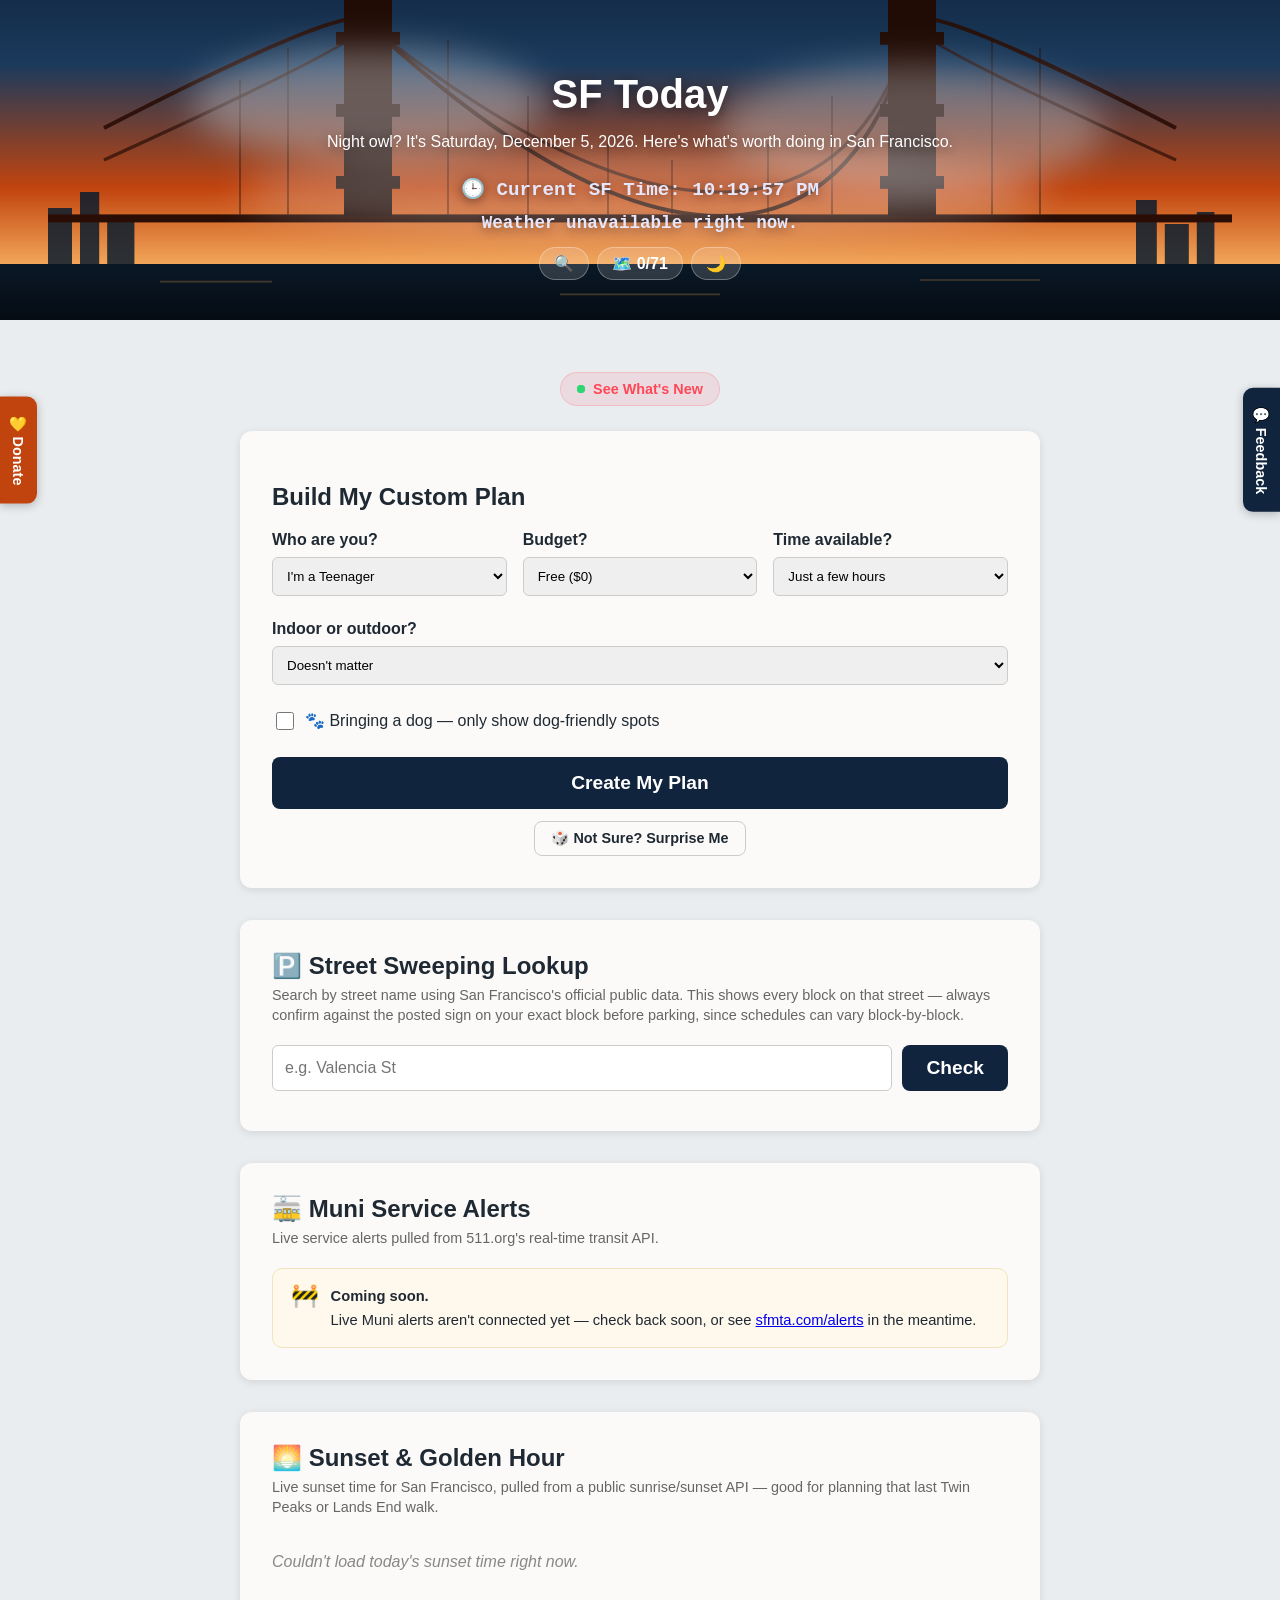
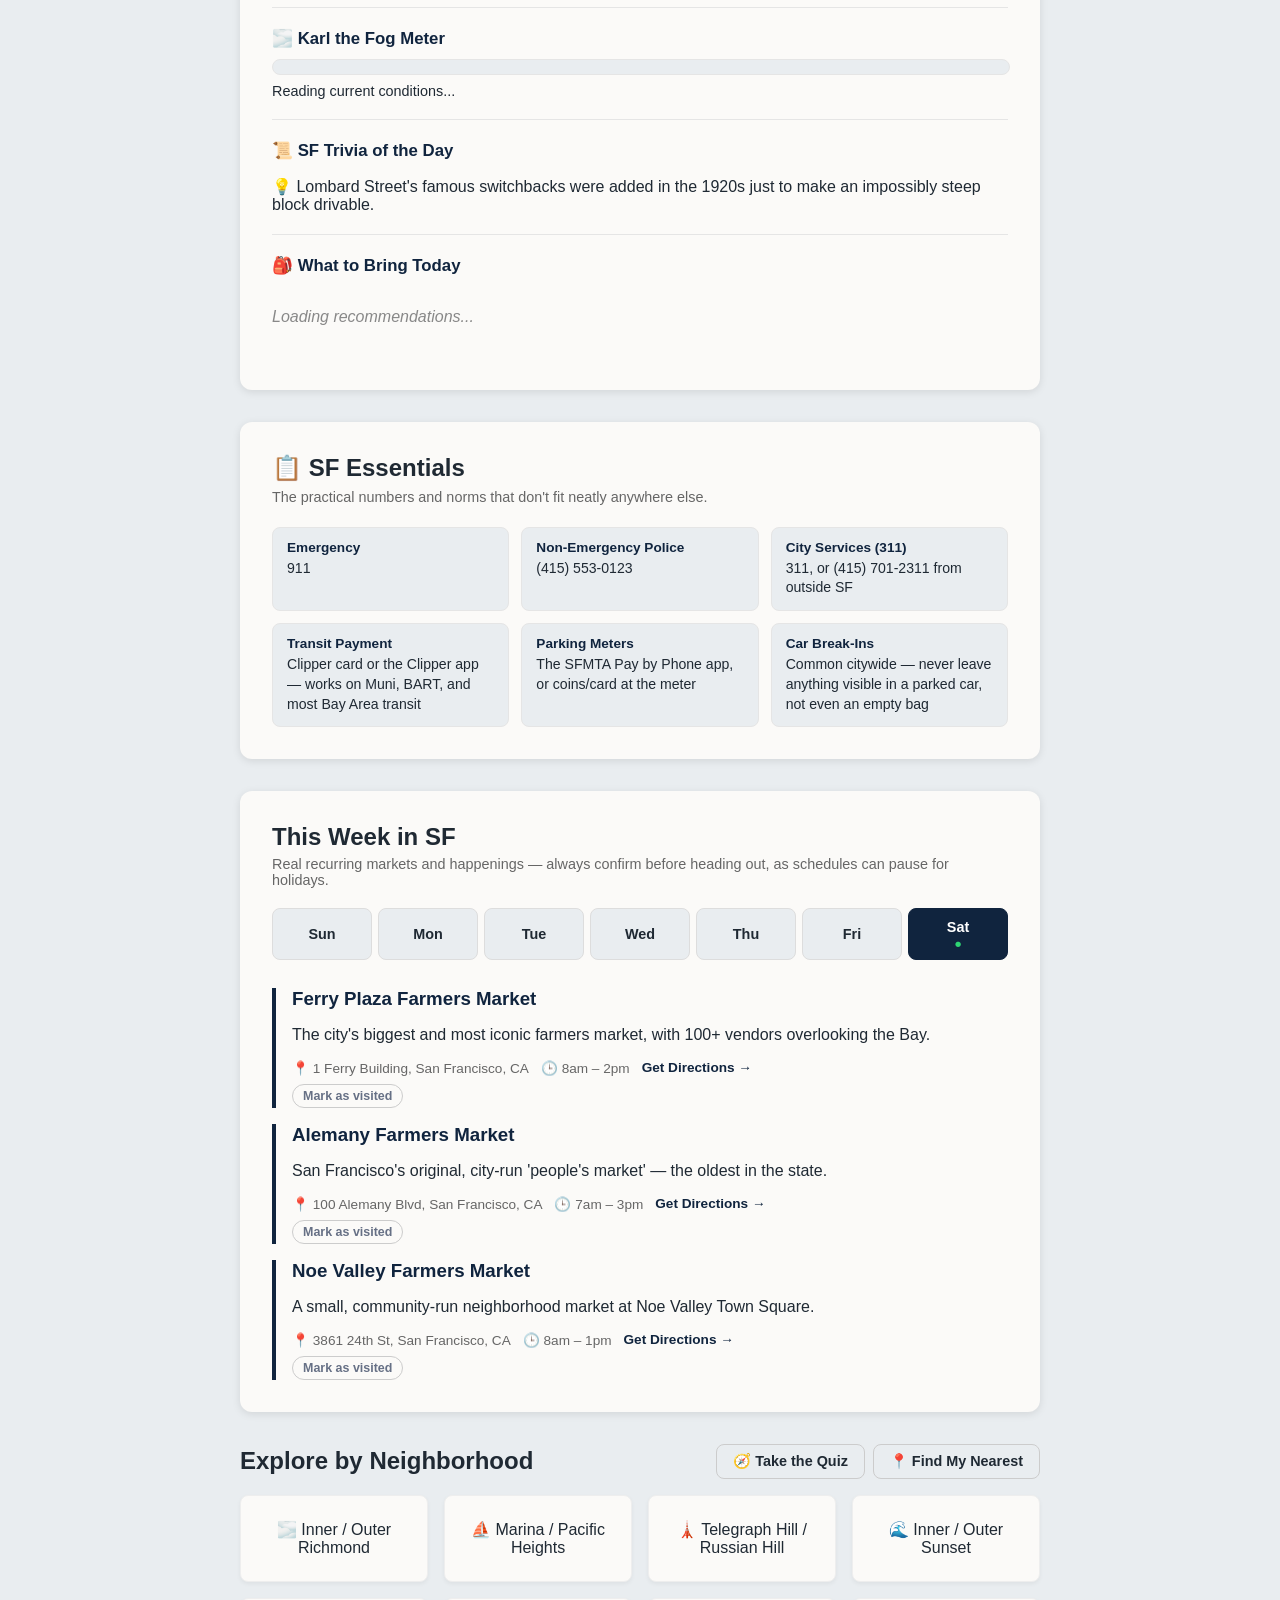
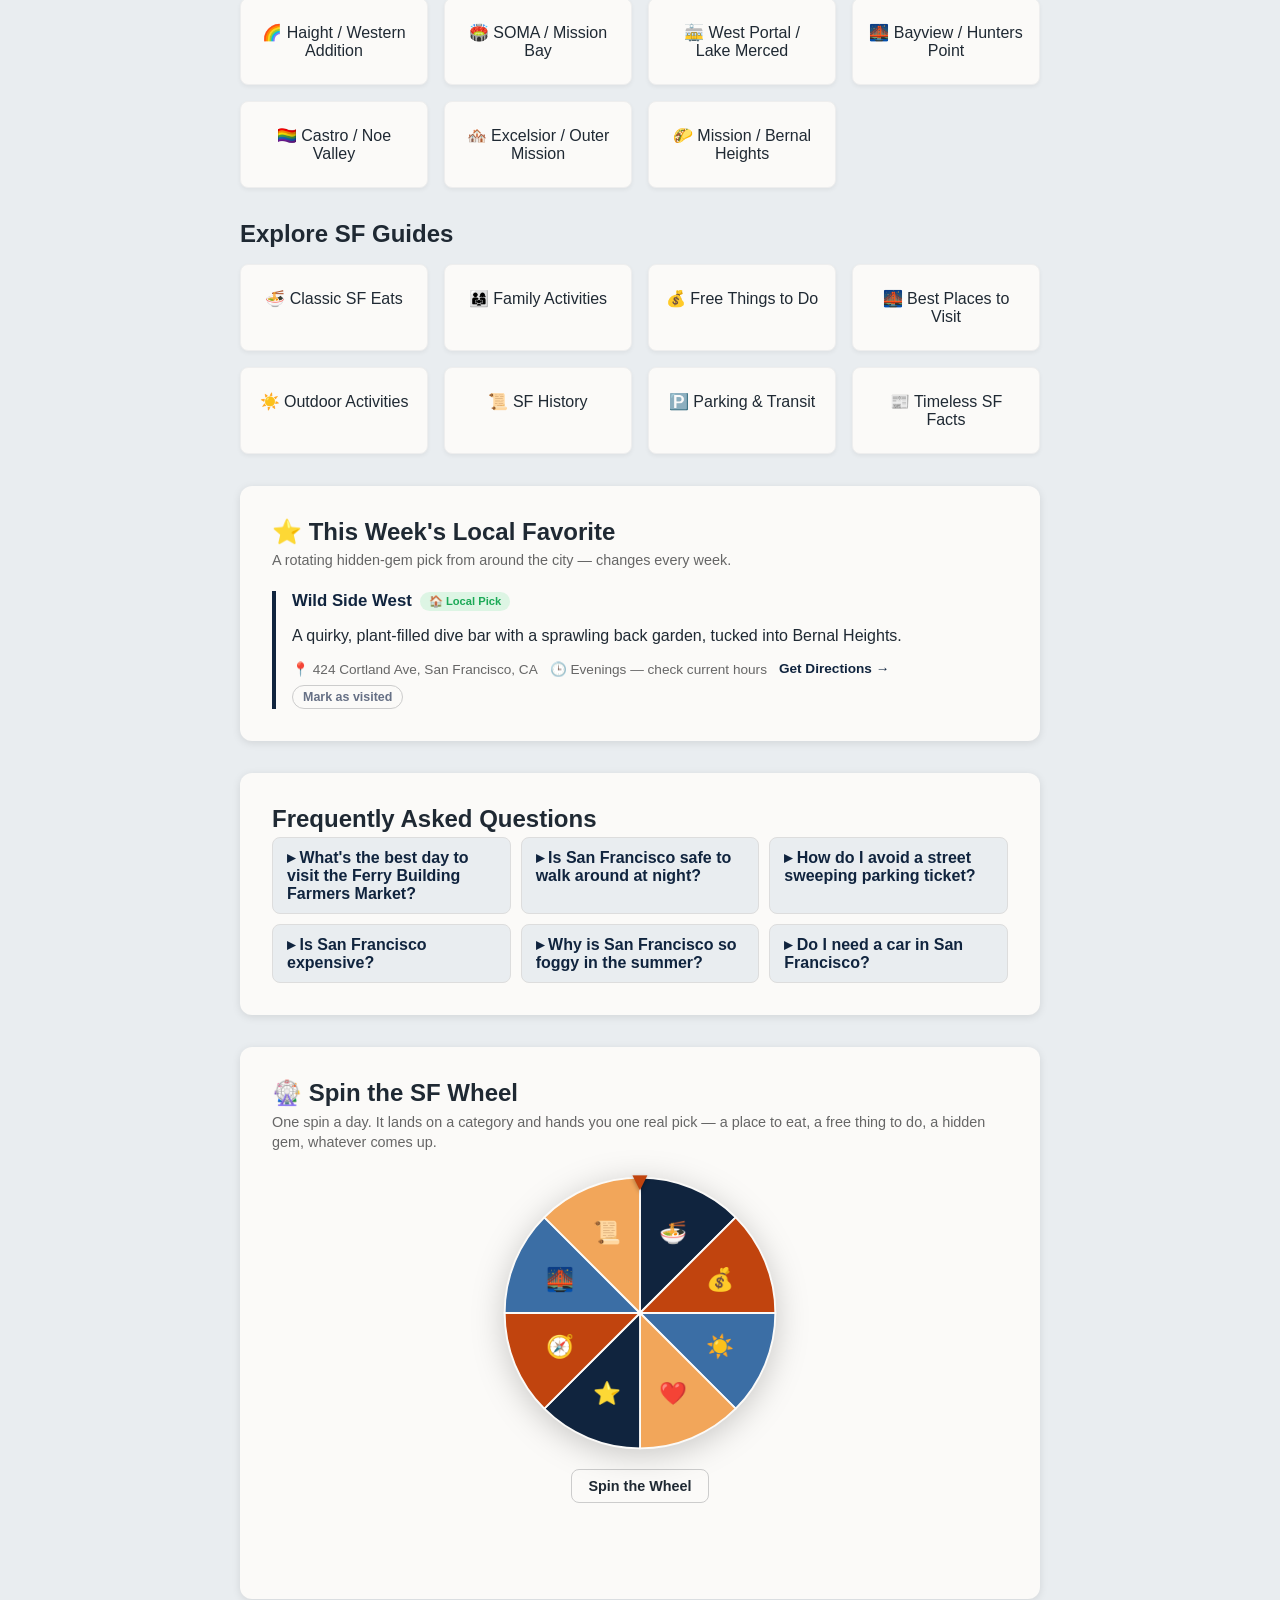
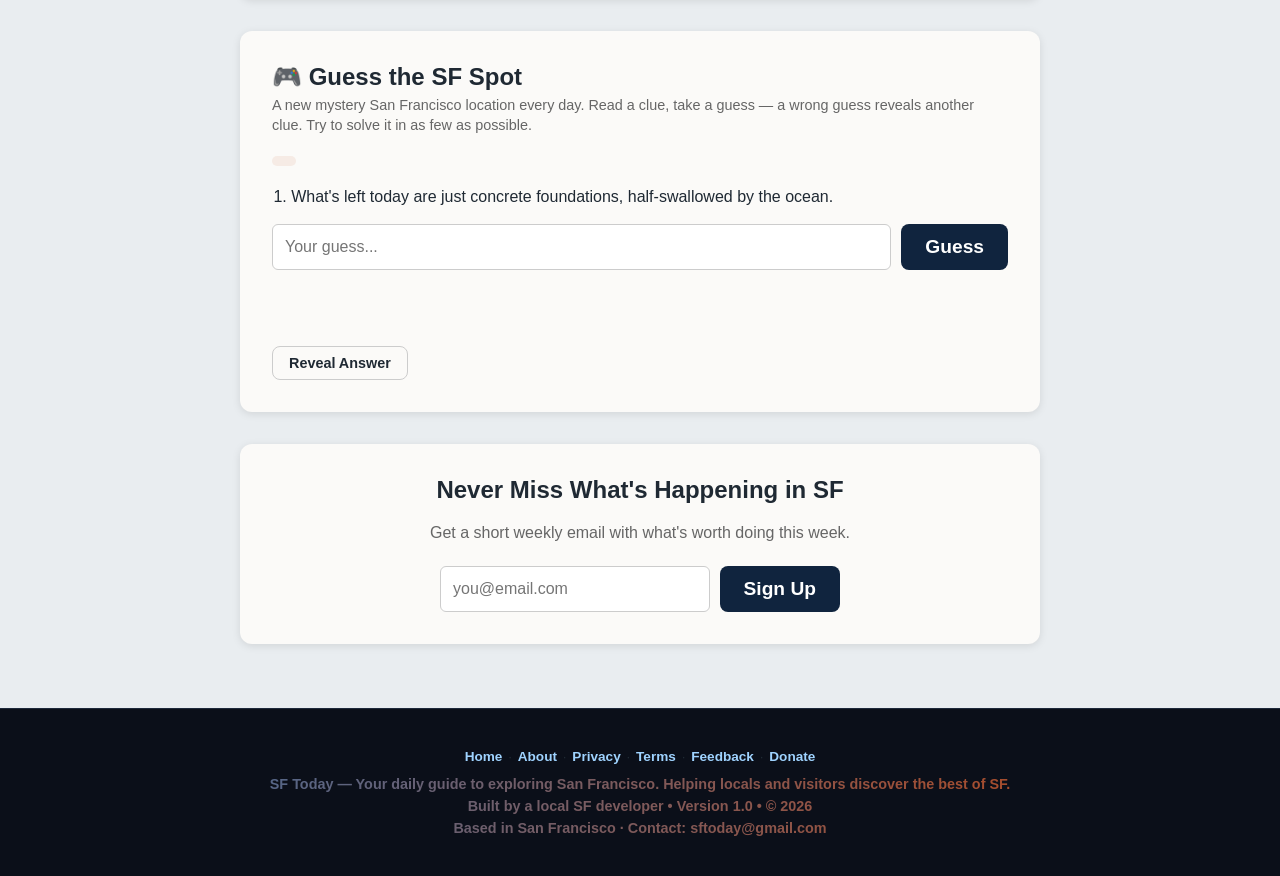
==== commit 058b3704: "Update index.html" ====
--- a/index.html
+++ b/index.html
@@ -62,7 +62,15 @@
     "name": "SF Today",
     "url": "https://www.sftoday.com/",
     "description": "A daily guide to San Francisco with a custom activity planner, live weather, street sweeping lookup, Muni alerts, and neighborhood guides.",
-    "inLanguage": "en-US"
+    "inLanguage": "en-US",
+    "author": {
+      "@type": "Person",
+      "name": "SF Today"
+    },
+    "publisher": {
+      "@type": "Organization",
+      "name": "SF Today"
+    }
   }
   </script>
 
@@ -243,7 +251,6 @@
           <select id="persona">
             <option value="teen">I'm a Teenager</option>
             <option value="parent">I'm a Parent (w/wo Kids)</option>
-            <option value="date">I'm on a Date</option>
             <option value="tourist">I'm Visiting (Tourist)</option>
             <option value="local">I'm a Local</option>
           </select>
@@ -364,16 +371,8 @@
           <span>The SFMTA Pay by Phone app, or coins/card at the meter</span>
         </div>
         <div class="essential-item">
-          <strong>Tipping Norms</strong>
-          <span>~18–20% at sit-down restaurants; many cafes have a tip jar or a screen prompt, never required</span>
-        </div>
-        <div class="essential-item">
           <strong>Car Break-Ins</strong>
           <span>Common citywide — never leave anything visible in a parked car, not even an empty bag</span>
-        </div>
-        <div class="essential-item">
-          <strong>Rideshare & Taxis</strong>
-          <span>Uber and Lyft both operate citywide; Flywheel is a well-known local taxi app</span>
         </div>
       </div>
     </section>
@@ -428,7 +427,7 @@
         <div class="dash-card" data-category="free">💰 Free Things to Do</div>
         <div class="dash-card" data-category="visit">🌉 Best Places to Visit</div>
         <div class="dash-card" data-category="outdoors">☀️ Outdoor Activities</div>
-        <div class="dash-card" data-category="dating">❤️ Dating Ideas</div>
+        <div class="dash-card" data-category="history">📜 SF History</div>
         <div class="dash-card" data-category="transit">🅿️ Parking & Transit</div>
         <div class="dash-card" data-category="stories">📰 Timeless SF Facts</div>
       </div>
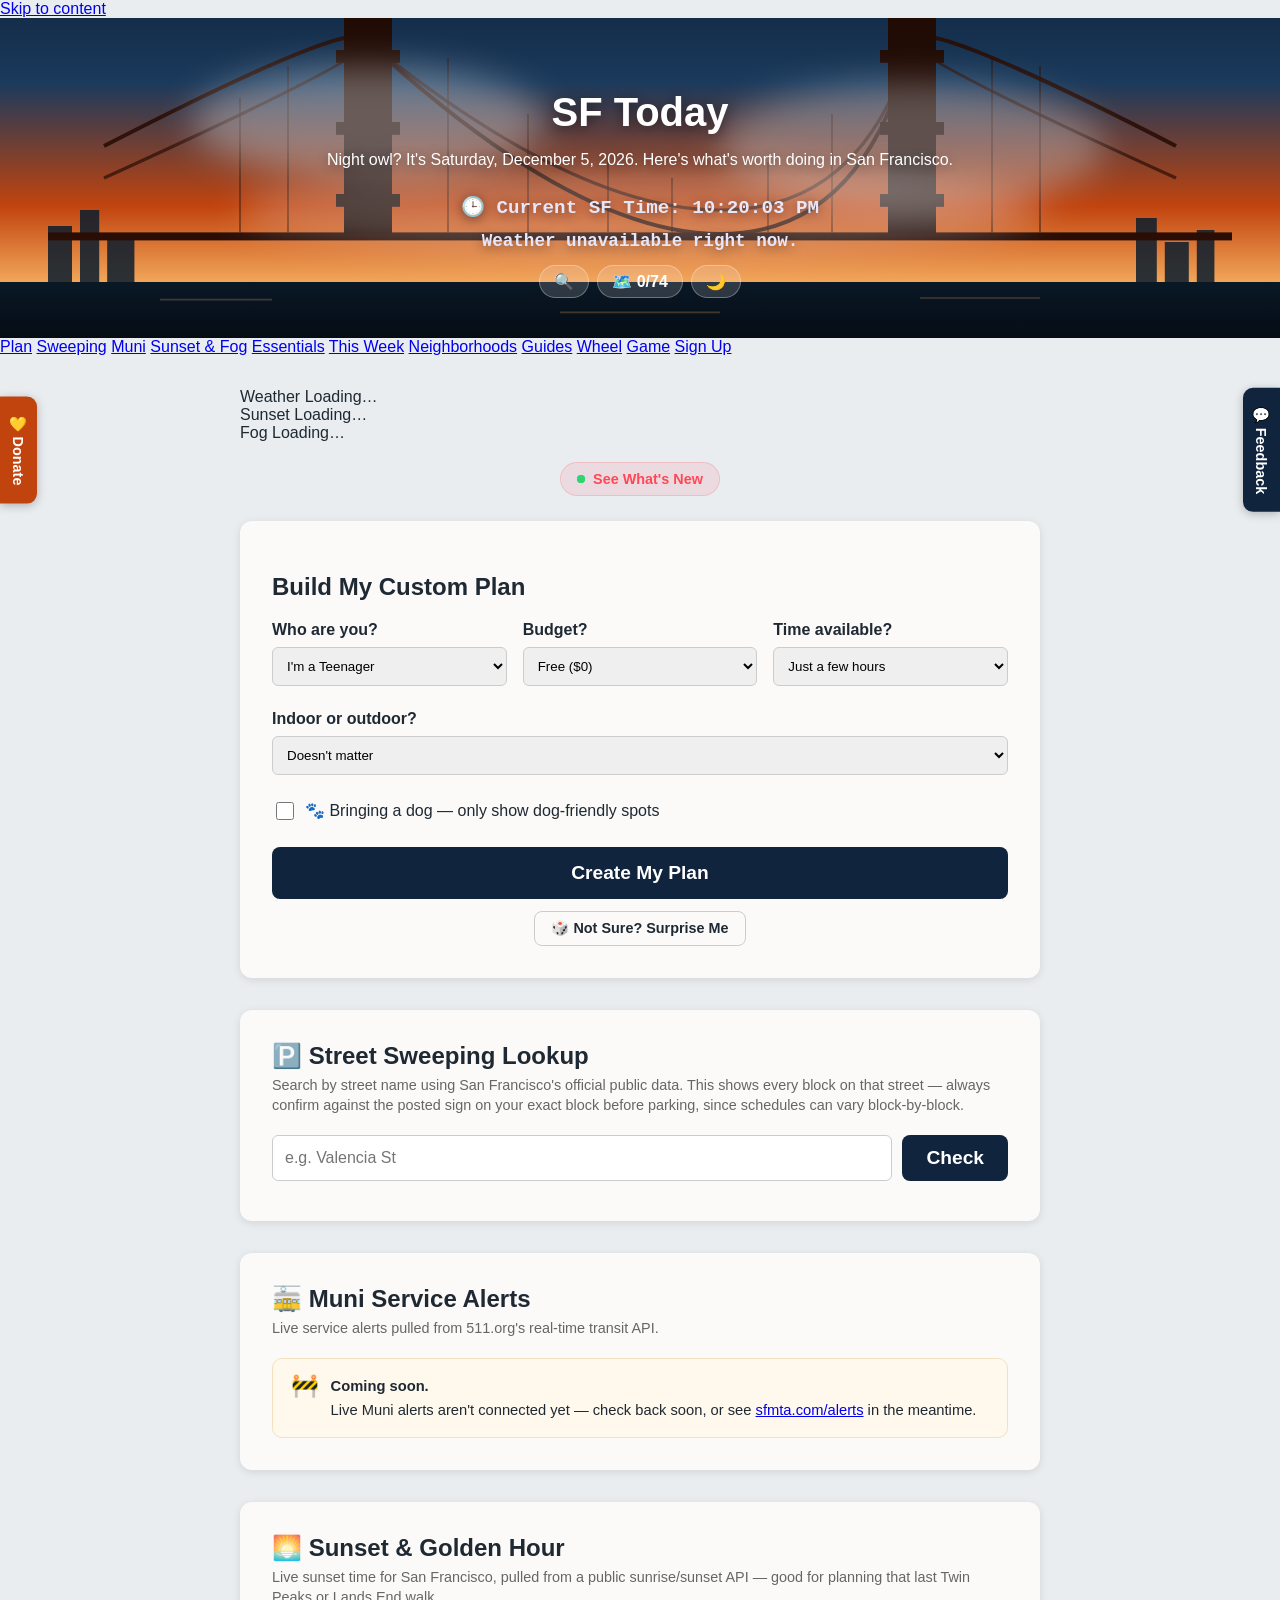
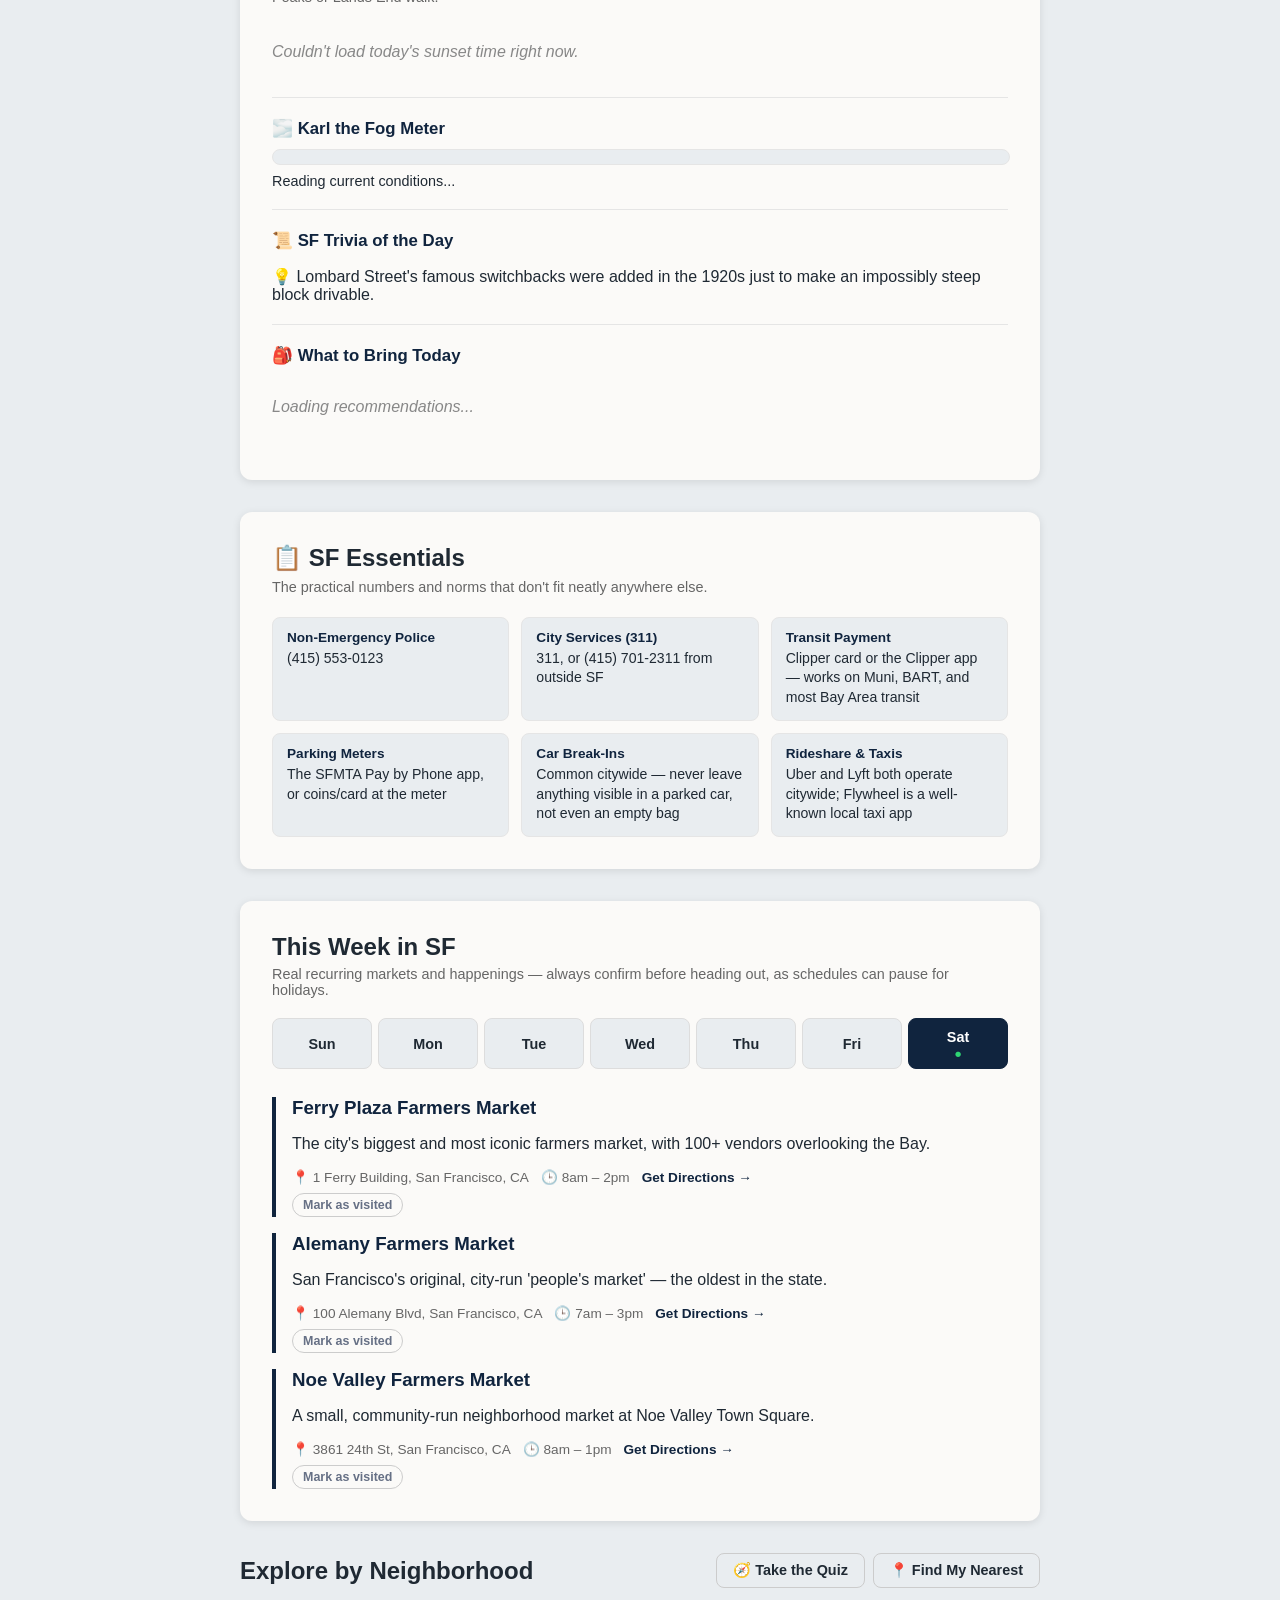
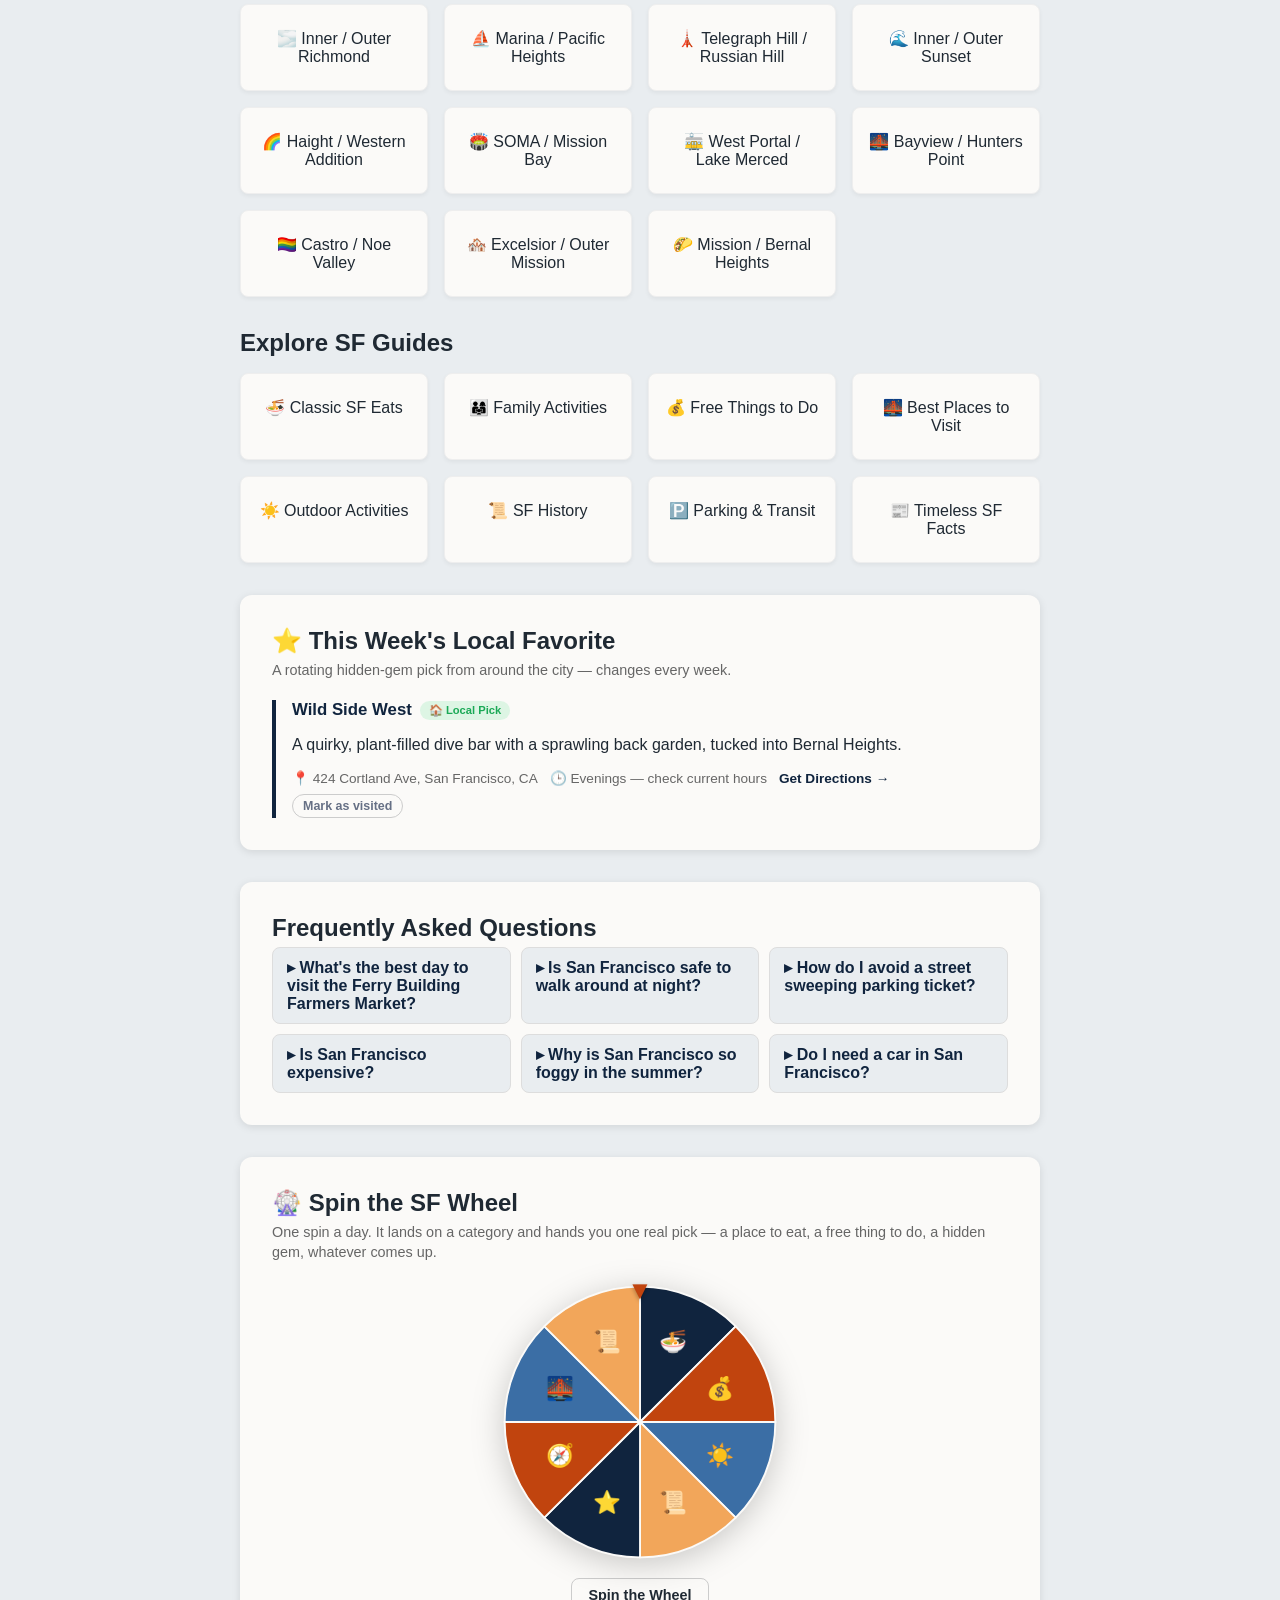
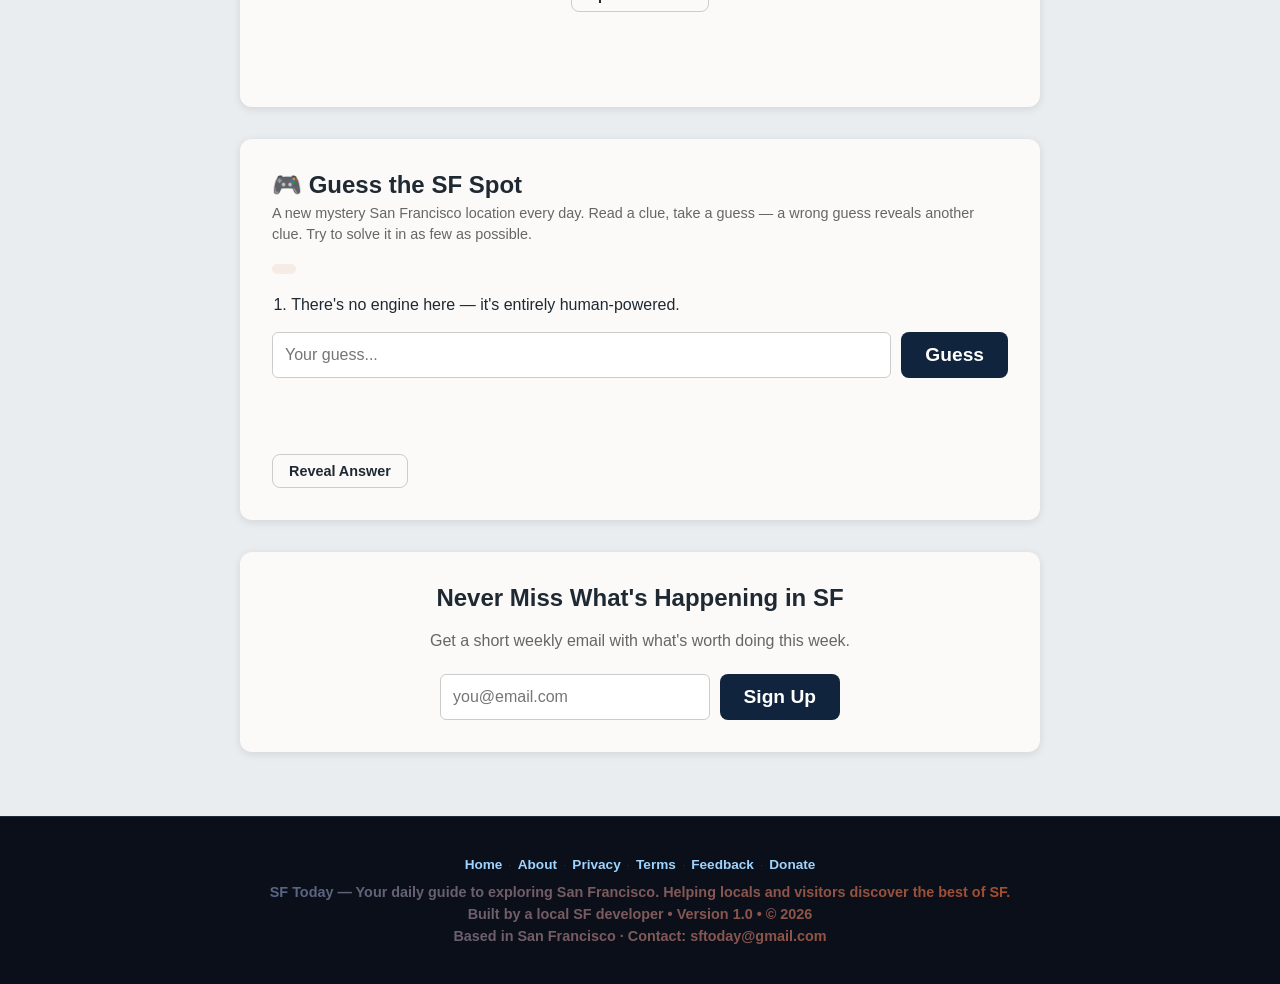
==== commit 04ae34e7: "Update index.html" ====
--- a/index.html
+++ b/index.html
@@ -133,6 +133,7 @@
   </script>
 </head>
 <body>
+  <a href="#main-content" class="skip-link">Skip to content</a>
   <a href="donate.html" class="side-tab side-tab-left">💛 Donate</a>
   <a href="feedback.html" class="side-tab side-tab-right">💬 Feedback</a>
 
@@ -223,7 +224,7 @@
       <div class="header-controls">
         <!-- Displays the live day and time inside the header -->
         <div id="live-clock">Loading live time...</div>
-        <div id="weather-widget">Loading weather...</div>
+        <div id="weather-widget" class="skeleton-text">Loading weather...</div>
         <div class="header-btn-row">
           <button id="search-open-btn" class="dark-toggle" aria-label="Search the site" title="Search (press /)">🔍</button>
           <button id="checklist-open-btn" class="dark-toggle" aria-label="My SF Checklist" title="My SF Checklist">🗺️ <span id="checklist-progress-label">0/0</span></button>
@@ -232,7 +233,41 @@
       </div>
     </div>
   </header>
-  <main>
+
+  <!-- QUICK NAV — sticky jump-to bar, since the homepage covers a lot of ground -->
+  <nav class="quick-nav" id="quick-nav" aria-label="Jump to section">
+    <div class="quick-nav-scroll">
+      <a href="#section-plan">Plan</a>
+      <a href="#section-sweeping">Sweeping</a>
+      <a href="#section-muni">Muni</a>
+      <a href="#section-sunset">Sunset & Fog</a>
+      <a href="#section-essentials">Essentials</a>
+      <a href="#section-weekly">This Week</a>
+      <a href="#section-neighborhoods">Neighborhoods</a>
+      <a href="#section-guides">Guides</a>
+      <a href="#section-wheel">Wheel</a>
+      <a href="#section-game">Game</a>
+      <a href="#section-signup">Sign Up</a>
+    </div>
+  </nav>
+
+  <main id="main-content">
+    <!-- TODAY AT A GLANCE — a compact dashboard summarizing live conditions -->
+    <section class="glance-strip" aria-label="Today at a glance">
+      <div class="glance-card">
+        <span class="glance-label">Weather</span>
+        <span id="glance-weather" class="glance-value skeleton-text">Loading…</span>
+      </div>
+      <div class="glance-card">
+        <span class="glance-label">Sunset</span>
+        <span id="glance-sunset" class="glance-value skeleton-text">Loading…</span>
+      </div>
+      <div class="glance-card">
+        <span class="glance-label">Fog</span>
+        <span id="glance-fog" class="glance-value skeleton-text">Loading…</span>
+      </div>
+    </section>
+
     <!-- Centered in the white space right above the planner box -->
     <div class="badge-container">
       <a href="release-notes.html" class="whats-new-badge">
@@ -242,7 +277,7 @@
     </div>
 
     <!-- THE PERSONALIZED PLANNER -->
-    <section class="planner-box">
+    <section class="planner-box" id="section-plan">
       <h2>Build My Custom Plan</h2>
 
       <div class="input-row">
@@ -259,8 +294,10 @@
           <label>Budget?</label>
           <select id="budget">
             <option value="free">Free ($0)</option>
-            <option value="low">Under $50</option>
-            <option value="high">Over $100</option>
+            <option value="low">Under $25</option>
+            <option value="mid">$25–$75</option>
+            <option value="high">$75–$150</option>
+            <option value="splurge">$150+</option>
           </select>
         </div>
         <div class="input-group">
@@ -303,7 +340,7 @@
     </section>
 
     <!-- STREET SWEEPING LOOKUP -->
-    <section class="tool-box">
+    <section class="tool-box" id="section-sweeping">
       <h2>🅿️ Street Sweeping Lookup</h2>
       <p class="tool-subtitle">Search by street name using San Francisco's official public data. This shows every block on that street — always confirm against the posted sign on your exact block before parking, since schedules can vary block-by-block.</p>
       <div class="tool-input-row">
@@ -314,20 +351,20 @@
     </section>
 
     <!-- MUNI SERVICE ALERTS -->
-    <section class="tool-box">
+    <section class="tool-box" id="section-muni">
       <h2>🚋 Muni Service Alerts</h2>
       <p class="tool-subtitle">Live service alerts pulled from 511.org's real-time transit API.</p>
       <div id="muni-alerts-content">
-        <p class="no-events-message">Loading alerts...</p>
+        <div class="skeleton-block"></div>
       </div>
     </section>
 
     <!-- SUNSET, GOLDEN HOUR & FOG FORECAST -->
-    <section class="tool-box">
+    <section class="tool-box" id="section-sunset">
       <h2>🌅 Sunset & Golden Hour</h2>
       <p class="tool-subtitle">Live sunset time for San Francisco, pulled from a public sunrise/sunset API — good for planning that last Twin Peaks or Lands End walk.</p>
       <div id="sunset-content">
-        <p class="no-events-message">Loading today's sunset time...</p>
+        <div class="skeleton-block"></div>
       </div>
       <hr class="tool-divider">
       <h3>🌫️ Karl the Fog Meter</h3>
@@ -346,15 +383,11 @@
     </section>
 
     <!-- SF ESSENTIALS: PRACTICAL INFO EVERY GUIDE SHOULD HAVE -->
-    <section class="tool-box">
+    <section class="tool-box" id="section-essentials">
       <h2>📋 SF Essentials</h2>
       <p class="tool-subtitle">The practical numbers and norms that don't fit neatly anywhere else.</p>
       <div class="essentials-grid">
         <div class="essential-item">
-          <strong>Emergency</strong>
-          <span>911</span>
-        </div>
-        <div class="essential-item">
           <strong>Non-Emergency Police</strong>
           <span>(415) 553-0123</span>
         </div>
@@ -374,11 +407,15 @@
           <strong>Car Break-Ins</strong>
           <span>Common citywide — never leave anything visible in a parked car, not even an empty bag</span>
         </div>
+        <div class="essential-item">
+          <strong>Rideshare & Taxis</strong>
+          <span>Uber and Lyft both operate citywide; Flywheel is a well-known local taxi app</span>
+        </div>
       </div>
     </section>
 
     <!-- THIS WEEK IN SF - RECURRING WEEKLY EVENTS FEED -->
-    <section class="weekly-events-box">
+    <section class="weekly-events-box" id="section-weekly">
       <h2>This Week in SF</h2>
       <p class="weekly-events-subtitle">Real recurring markets and happenings — always confirm before heading out, as schedules can pause for holidays.</p>
       <div class="day-tabs" id="day-tabs">
@@ -394,7 +431,7 @@
     </section>
 
     <!-- EXPLORE BY NEIGHBORHOOD -->
-    <section class="dashboard-section">
+    <section class="dashboard-section" id="section-neighborhoods">
       <div class="section-heading-row">
         <h2>Explore by Neighborhood</h2>
         <div class="section-heading-actions">
@@ -419,7 +456,7 @@
     </section>
 
     <!-- THE EVERGREEN DASHBOARD CARDS -->
-    <section class="dashboard-section">
+    <section class="dashboard-section" id="section-guides">
       <h2>Explore SF Guides</h2>
       <div class="dashboard-grid">
         <div class="dash-card" data-category="dinner">🍜 Classic SF Eats</div>
@@ -434,7 +471,7 @@
     </section>
 
     <!-- THIS WEEK'S LOCAL FAVORITE (rotates weekly) -->
-    <section class="tool-box">
+    <section class="tool-box" id="section-favorite">
       <h2>⭐ This Week's Local Favorite</h2>
       <p class="tool-subtitle">A rotating hidden-gem pick from around the city — changes every week.</p>
       <div id="local-favorite-content"></div>
@@ -472,20 +509,21 @@
     </section>
 
     <!-- SPIN THE SF WHEEL (once a day — lands on a category, reveals one real pick) -->
-    <section class="tool-box">
+    <section class="tool-box" id="section-wheel">
       <h2>🎡 Spin the SF Wheel</h2>
       <p class="tool-subtitle">One spin a day. It lands on a category and hands you one real pick — a place to eat, a free thing to do, a hidden gem, whatever comes up.</p>
-      <div class="wheel-wrap">
+      <div class="wheel-wrap wheel-idle" id="wheel-wrap">
         <div class="wheel-pointer">▼</div>
         <svg id="sf-wheel" class="sf-wheel" viewBox="0 0 300 300" xmlns="http://www.w3.org/2000/svg"></svg>
       </div>
+      <div class="wheel-legend" id="wheel-legend" aria-label="What each wheel category means"></div>
       <button id="wheel-spin-btn" class="secondary-btn wheel-spin-btn">Spin the Wheel</button>
       <p id="wheel-status" class="no-events-message"></p>
       <div id="wheel-result" class="hidden"></div>
     </section>
 
     <!-- GUESS THE SF SPOT (rotates to a new puzzle every day, same one for everyone) -->
-    <section class="tool-box">
+    <section class="tool-box" id="section-game">
       <h2>🎮 Guess the SF Spot</h2>
       <p class="tool-subtitle">A new mystery San Francisco location every day. Read a clue, take a guess — a wrong guess reveals another clue. Try to solve it in as few as possible.</p>
       <span id="spot-streak" class="spot-streak hidden"></span>
@@ -500,7 +538,7 @@
     </section>
 
     <!-- EMAIL SIGNUP -->
-    <section class="signup-box">
+    <section class="signup-box" id="section-signup">
       <h2>Never Miss What's Happening in SF</h2>
       <p>Get a short weekly email with what's worth doing this week.</p>
       <!--
--- a/style.css
+++ b/style.css
@@ -1394,6 +1394,15 @@
   margin: 0 0 0.25rem 0;
 }
 
+#wheel-status {
+  text-align: center;
+  font-style: normal;
+  font-family: monospace;
+  font-size: 0.95rem;
+  font-weight: 600;
+  color: var(--accent);
+}
+
 #wheel-result .plan-item {
   border-left-color: var(--accent);
 }
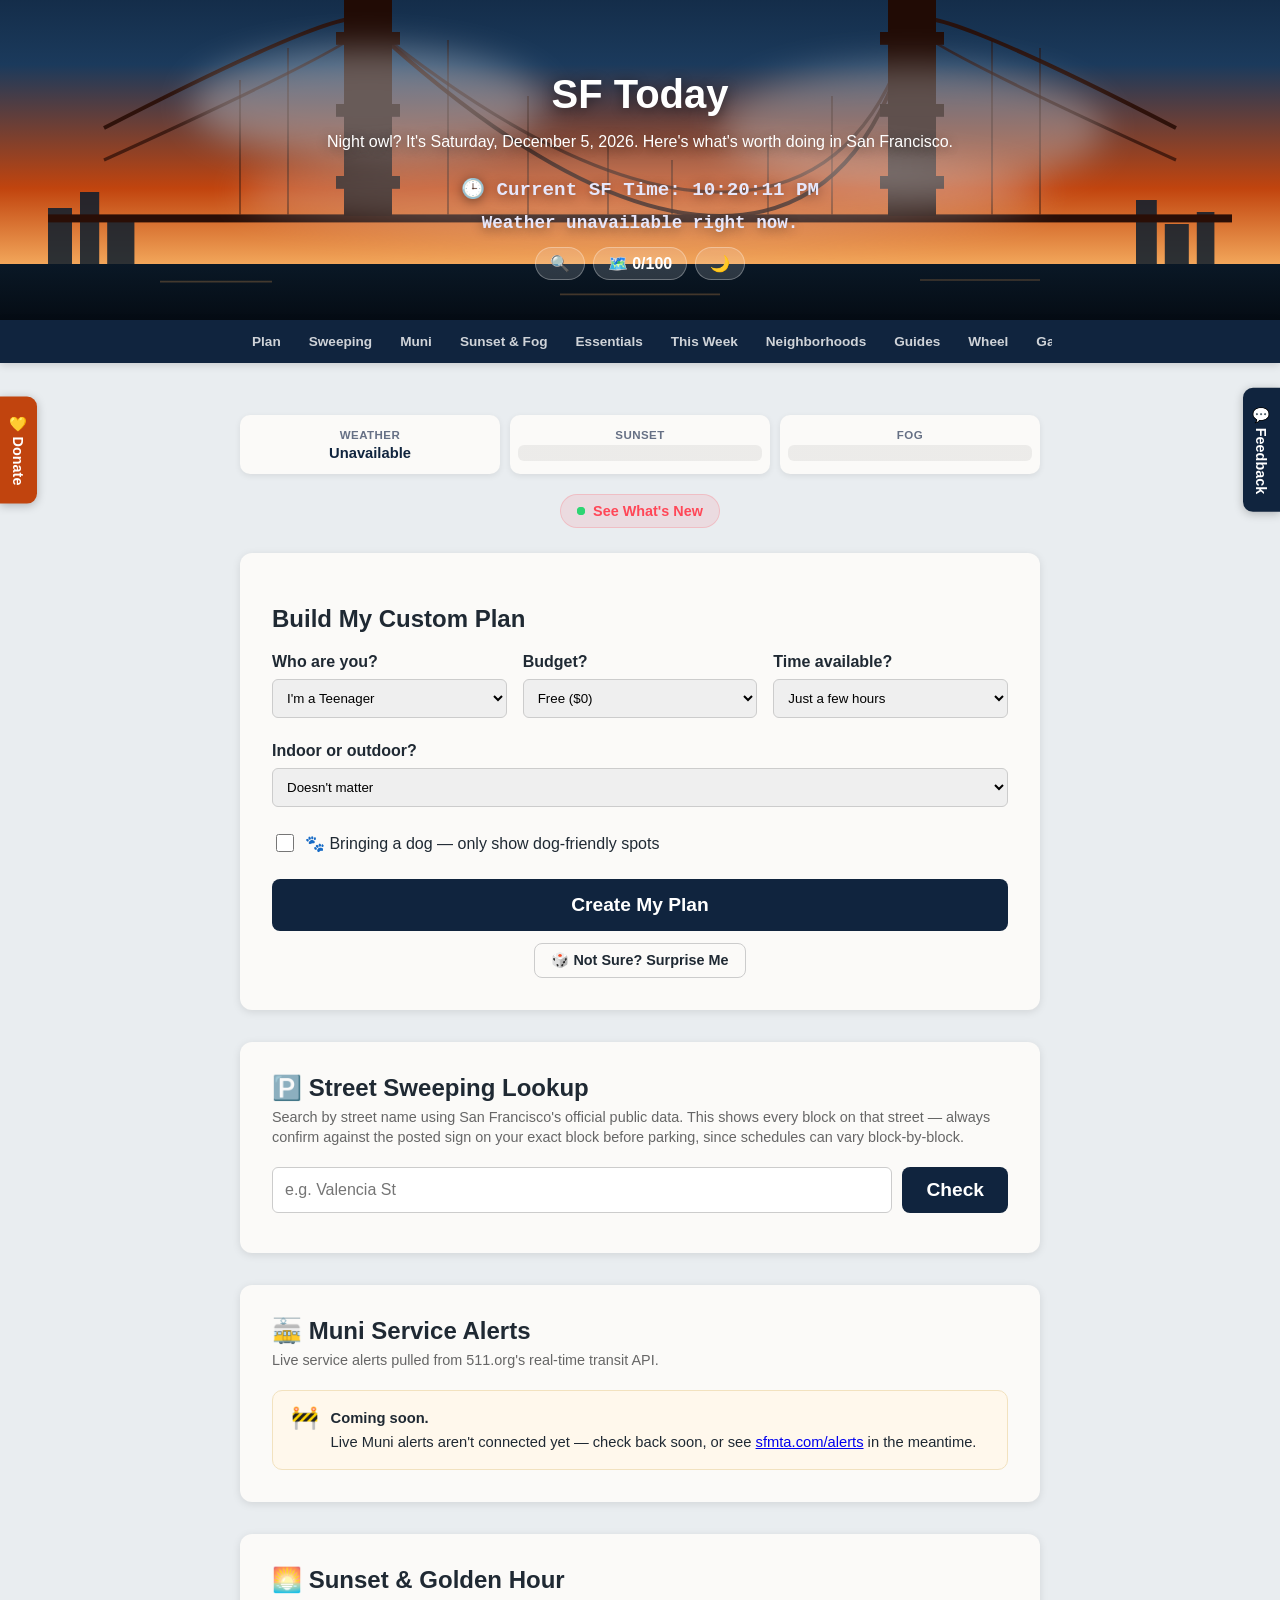
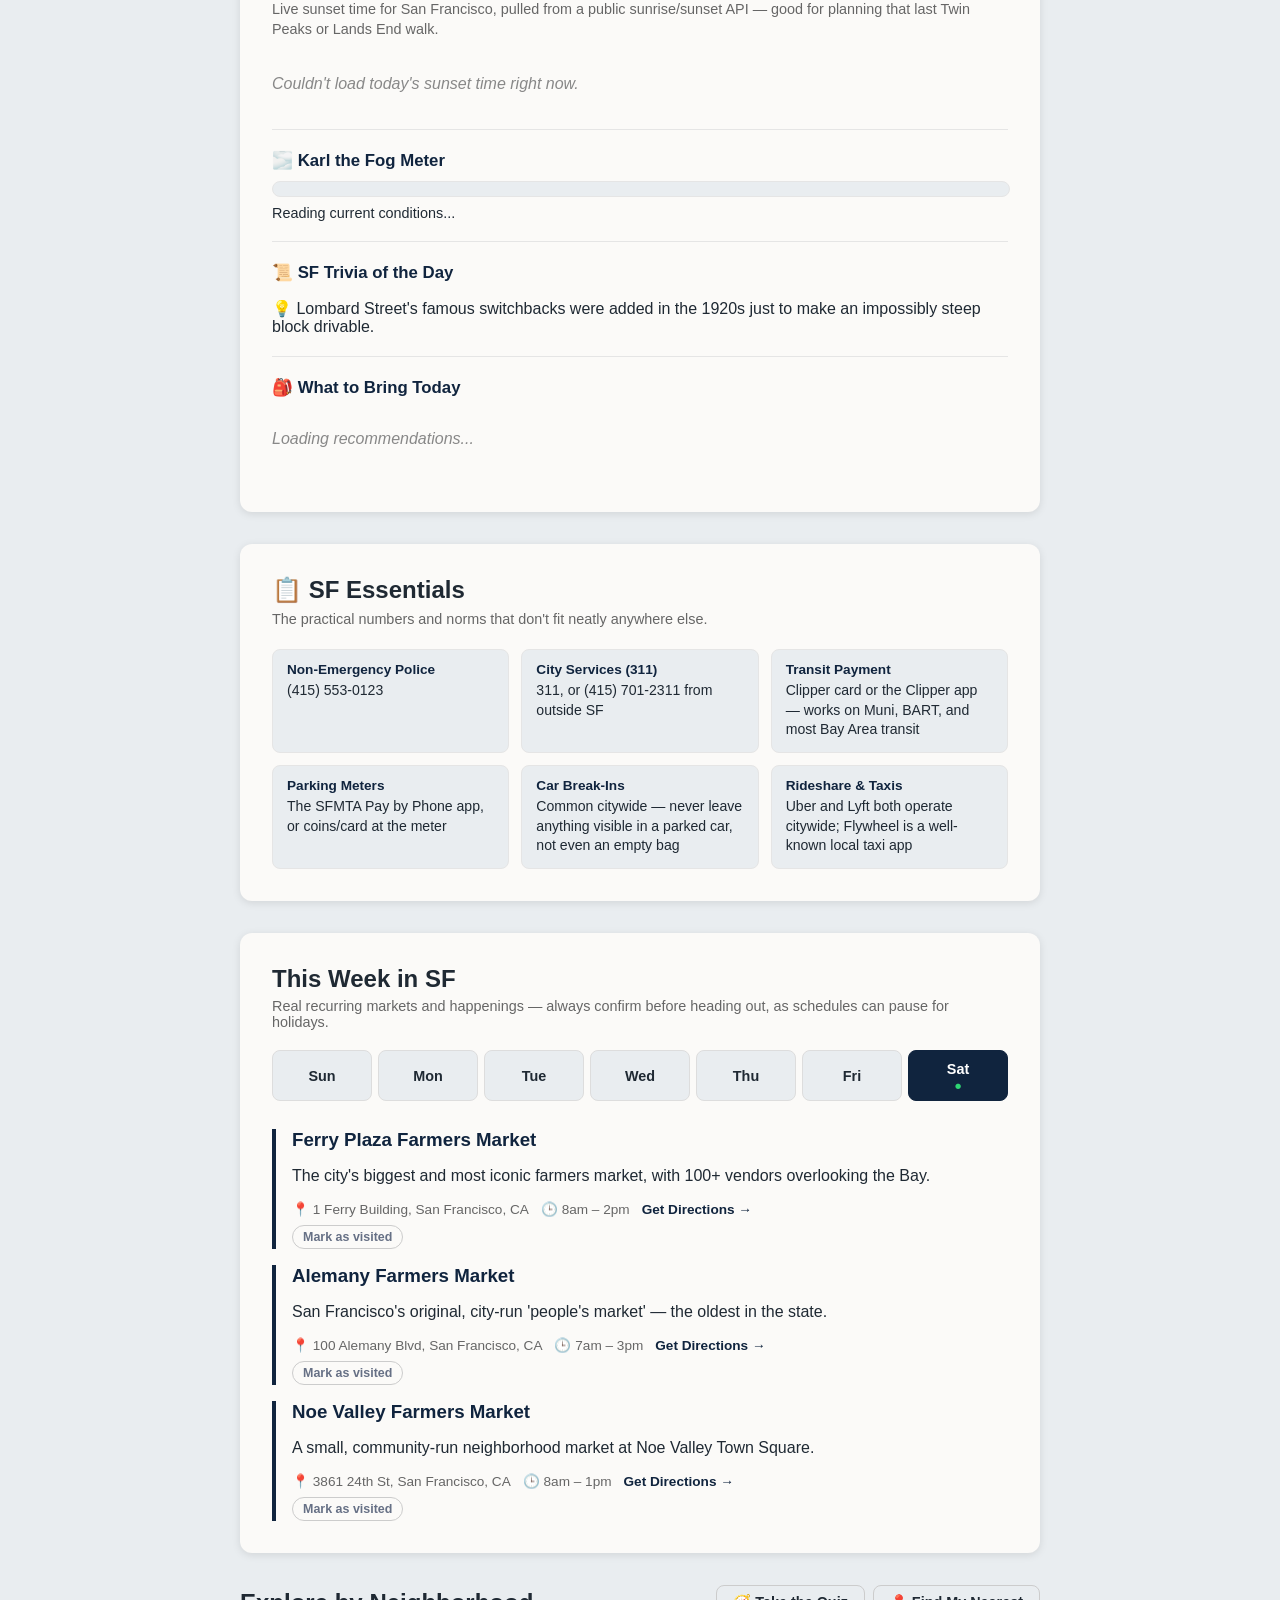
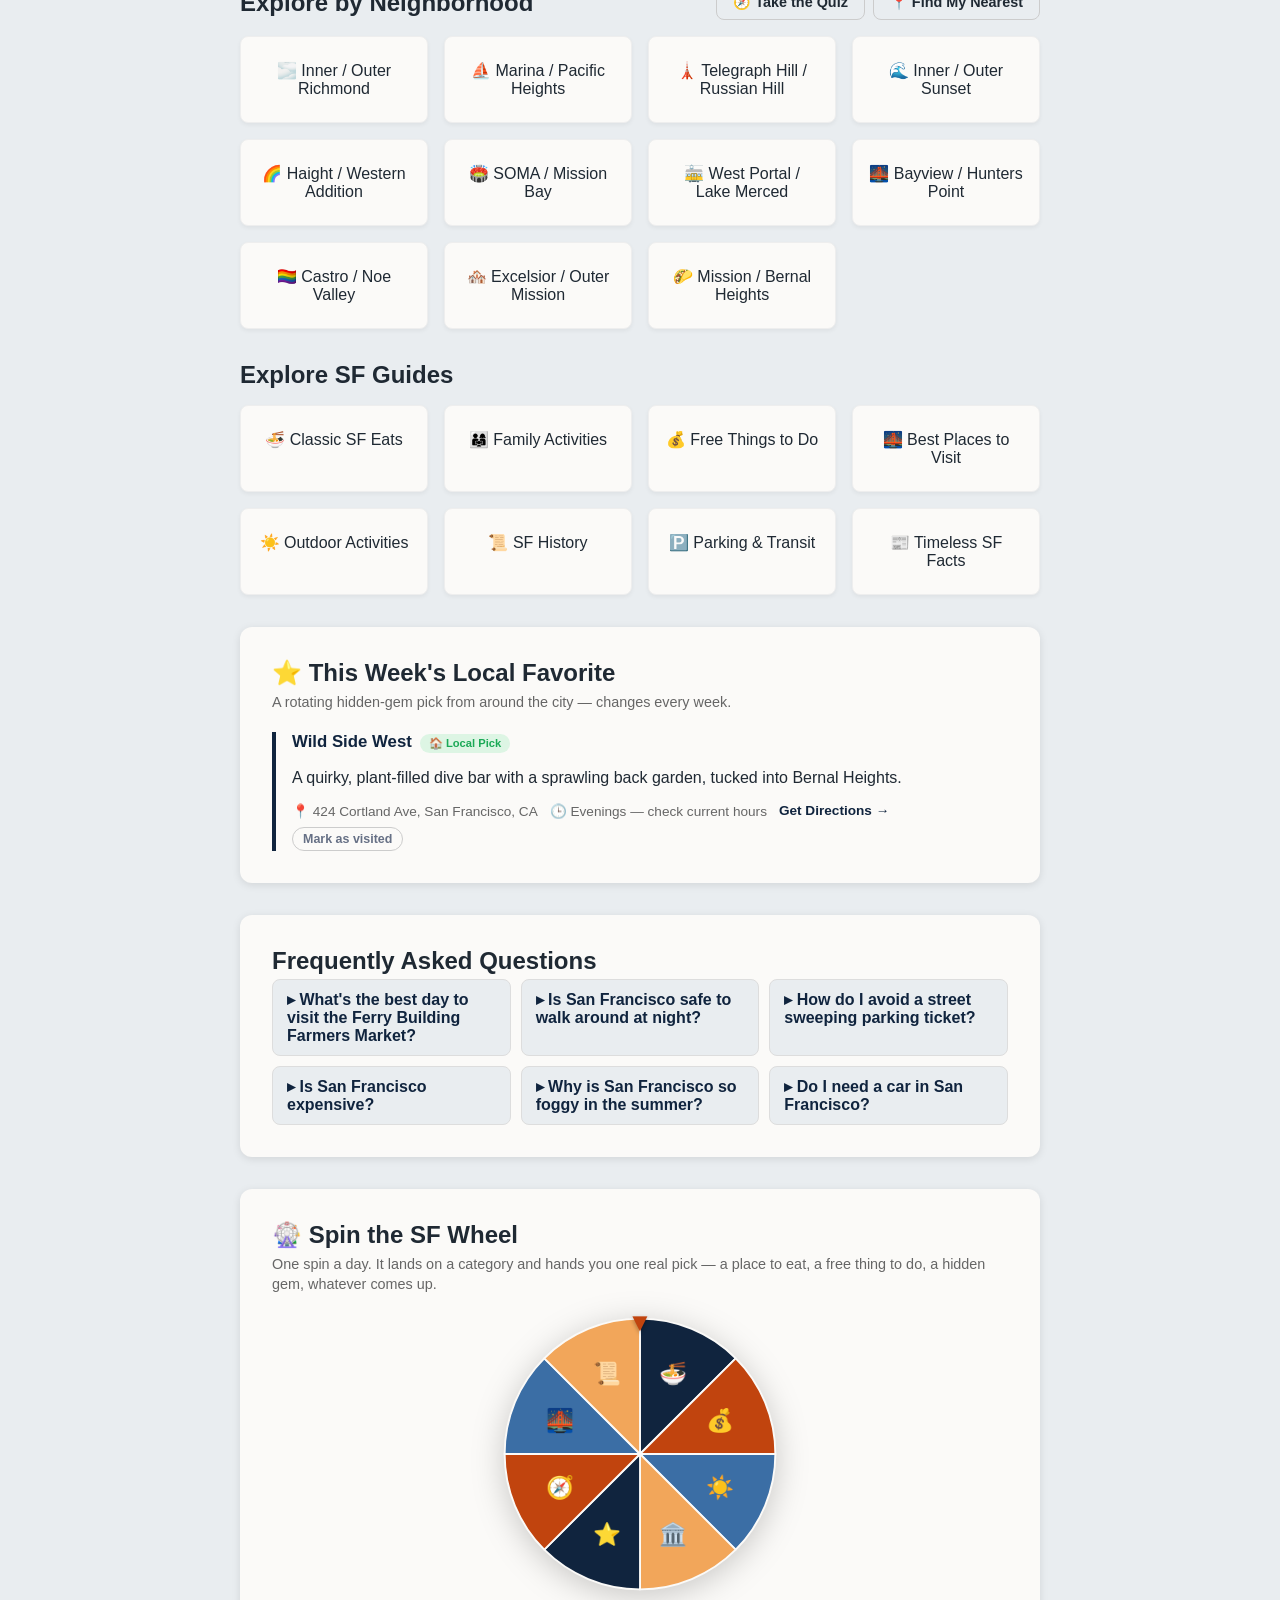
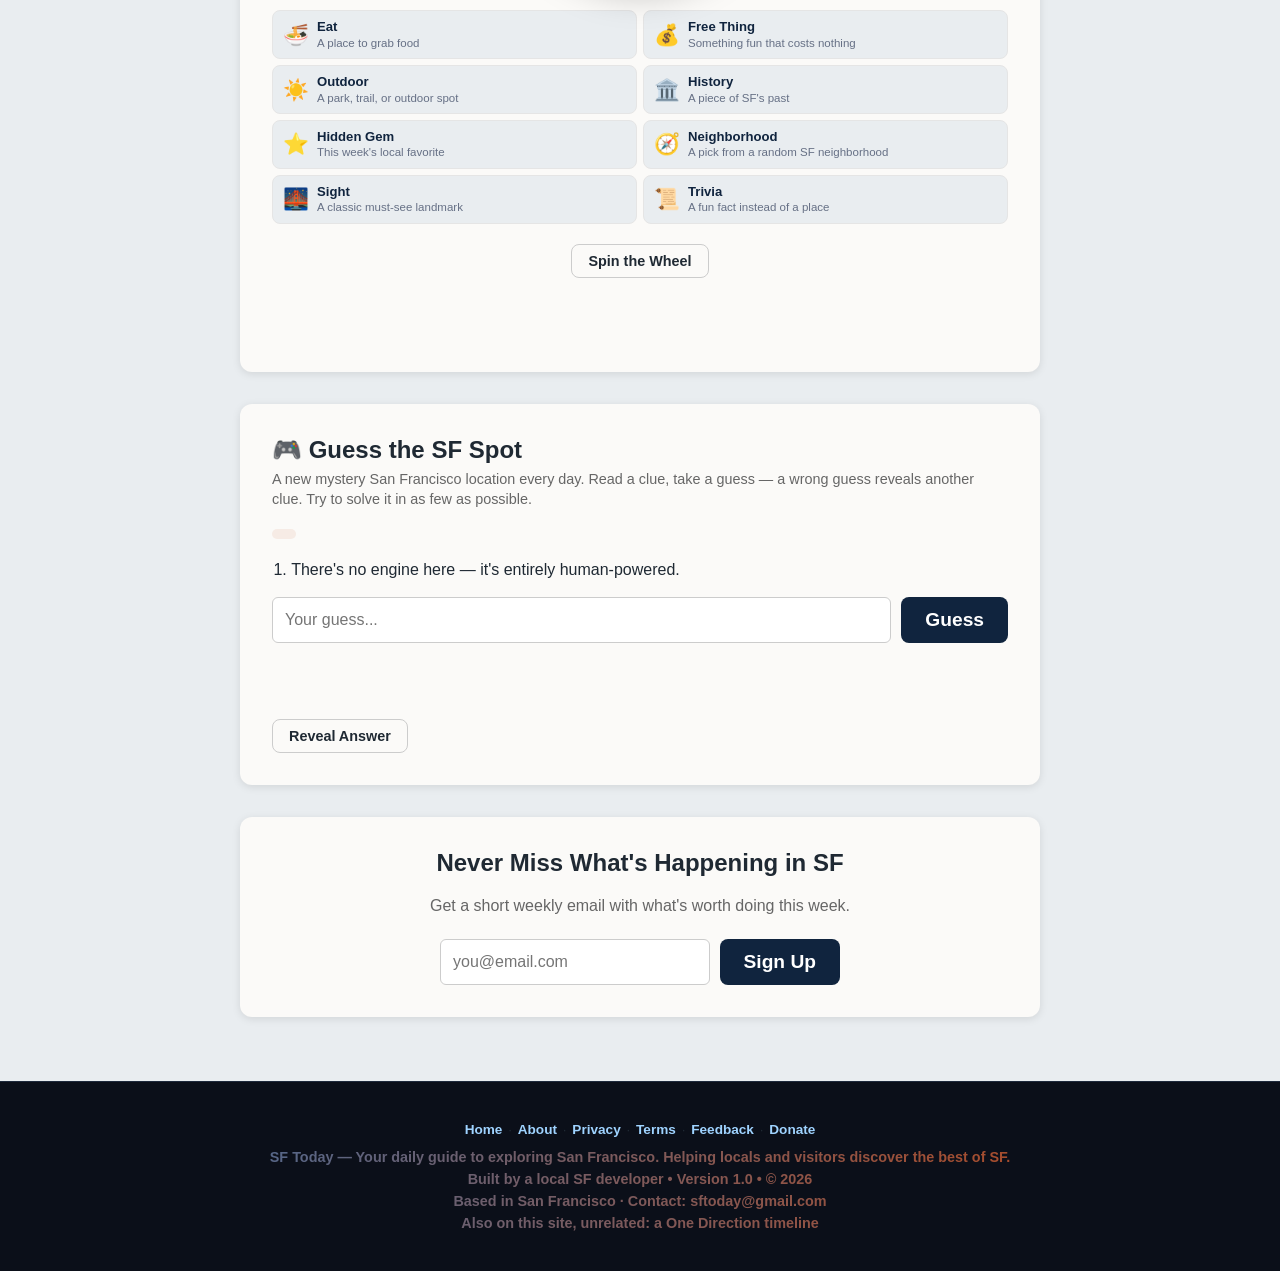
==== commit 21e3b0ce: "Update index.html" ====
--- a/index.html
+++ b/index.html
@@ -605,6 +605,7 @@
   <p>SF Today — Your daily guide to exploring San Francisco. Helping locals and visitors discover the best of SF.</p>
   <p>Built by a local SF developer • Version 1.0 • © 2026</p>
   <p>Based in San Francisco · Contact: sftoday@gmail.com</p>
+  <p class="footer-aside">Also on this site, unrelated: <a href="one-direction.html">a One Direction timeline</a></p>
 </footer>
 
 
--- a/style.css
+++ b/style.css
@@ -274,6 +274,16 @@
 html, body {
   height: 100%;
   margin: 0;
+}
+
+html {
+  scroll-behavior: smooth;
+}
+
+/* So content isn't hidden under the sticky quick-nav when jumping to a section */
+main > section[id],
+.weekly-events-box[id] {
+  scroll-margin-top: 56px;
 }
 
 body {
@@ -1307,7 +1317,11 @@
   .visited-toggle,
   .wheel-wrap,
   .wheel-spin-btn,
-  #wheel-status {
+  #wheel-status,
+  .wheel-legend,
+  .quick-nav,
+  .glance-strip,
+  .skip-link {
     display: none !important;
   }
 
@@ -1392,6 +1406,71 @@
   font-weight: 600;
   color: var(--primary);
   margin: 0 0 0.25rem 0;
+}
+
+/* --- WHEEL LEGEND (the "key" explaining each icon) --- */
+.wheel-legend {
+  display: grid;
+  grid-template-columns: repeat(2, 1fr);
+  gap: 6px;
+  margin: 0 0 1.25rem 0;
+}
+
+.wheel-legend-item {
+  display: flex;
+  align-items: center;
+  gap: 8px;
+  background: var(--bg-color);
+  border: 1px solid var(--border);
+  border-radius: 8px;
+  padding: 8px 10px;
+}
+
+.wheel-legend-emoji {
+  font-size: 1.3rem;
+  flex-shrink: 0;
+}
+
+.wheel-legend-text {
+  display: flex;
+  flex-direction: column;
+  line-height: 1.25;
+}
+
+.wheel-legend-text strong {
+  font-size: 0.82rem;
+  color: var(--primary);
+}
+
+.wheel-legend-text span {
+  font-size: 0.72rem;
+  color: var(--muted);
+}
+
+@media (max-width: 420px) {
+  .wheel-legend {
+    grid-template-columns: 1fr;
+  }
+}
+
+/* A gentle, occasional wobble so the wheel reads as "tap me" rather than
+   static decoration — pauses automatically once it's been spun. */
+.wheel-wrap.wheel-idle .sf-wheel {
+  animation: wheel-idle-wobble 4.5s ease-in-out infinite;
+}
+
+@keyframes wheel-idle-wobble {
+  0%, 85%, 100% { transform: rotate(0deg); }
+  88% { transform: rotate(-4deg); }
+  91% { transform: rotate(4deg); }
+  94% { transform: rotate(-2deg); }
+  97% { transform: rotate(0deg); }
+}
+
+@media (prefers-reduced-motion: reduce) {
+  .wheel-wrap.wheel-idle .sf-wheel {
+    animation: none;
+  }
 }
 
 #wheel-status {
@@ -1570,6 +1649,136 @@
   background: none;
 }
 
+/* --- SKIP TO CONTENT (accessibility) --- */
+.skip-link {
+  position: absolute;
+  top: -100px;
+  left: 10px;
+  background: var(--primary);
+  color: white;
+  padding: 10px 16px;
+  border-radius: 0 0 8px 8px;
+  z-index: 3000;
+  text-decoration: none;
+  font-weight: 600;
+  transition: top 0.15s ease;
+}
+
+.skip-link:focus {
+  top: 0;
+}
+
+/* --- QUICK NAV (sticky jump-to bar) --- */
+.quick-nav {
+  position: sticky;
+  top: 0;
+  z-index: 900;
+  background: var(--primary);
+  box-shadow: 0 2px 8px rgba(0,0,0,0.15);
+}
+
+.quick-nav-scroll {
+  display: flex;
+  gap: 4px;
+  overflow-x: auto;
+  padding: 8px 12px;
+  max-width: 800px;
+  margin: 0 auto;
+  scrollbar-width: none;
+}
+
+.quick-nav-scroll::-webkit-scrollbar {
+  display: none;
+}
+
+.quick-nav-scroll a {
+  flex-shrink: 0;
+  color: rgba(255,255,255,0.8);
+  text-decoration: none;
+  font-size: 0.85rem;
+  font-weight: 600;
+  padding: 6px 12px;
+  border-radius: 20px;
+  white-space: nowrap;
+  transition: background 0.15s ease, color 0.15s ease;
+}
+
+.quick-nav-scroll a:hover,
+.quick-nav-scroll a.active {
+  background: rgba(255,255,255,0.18);
+  color: white;
+}
+
+body.dark-mode .quick-nav {
+  background: #1a1a1a;
+}
+
+/* --- TODAY AT A GLANCE --- */
+.glance-strip {
+  display: grid;
+  grid-template-columns: repeat(3, 1fr);
+  gap: 10px;
+  margin: 1.25rem 0;
+}
+
+.glance-card {
+  background: var(--card-bg);
+  border-radius: 10px;
+  padding: 0.85rem 0.5rem;
+  text-align: center;
+  box-shadow: 0 2px 6px rgba(0,0,0,0.08);
+  display: flex;
+  flex-direction: column;
+  gap: 4px;
+}
+
+.glance-label {
+  font-size: 0.72rem;
+  font-weight: 700;
+  letter-spacing: 0.04em;
+  text-transform: uppercase;
+  color: var(--muted);
+}
+
+.glance-value {
+  font-size: 0.92rem;
+  font-weight: 600;
+  color: var(--primary);
+}
+
+@media (max-width: 480px) {
+  .glance-value { font-size: 0.8rem; }
+}
+
+/* --- LOADING SKELETONS --- */
+.skeleton-text,
+.skeleton-block {
+  position: relative;
+  overflow: hidden;
+  background: linear-gradient(90deg, rgba(0,0,0,0.06) 25%, rgba(0,0,0,0.12) 37%, rgba(0,0,0,0.06) 63%);
+  background-size: 400% 100%;
+  animation: skeleton-shimmer 1.4s ease infinite;
+  border-radius: 6px;
+  color: transparent !important;
+}
+
+.skeleton-block {
+  display: block;
+  height: 56px;
+  width: 100%;
+}
+
+body.dark-mode .skeleton-text,
+body.dark-mode .skeleton-block {
+  background: linear-gradient(90deg, rgba(255,255,255,0.06) 25%, rgba(255,255,255,0.14) 37%, rgba(255,255,255,0.06) 63%);
+  background-size: 400% 100%;
+}
+
+@keyframes skeleton-shimmer {
+  0% { background-position: 100% 50%; }
+  100% { background-position: 0% 50%; }
+}
+
 /* --- CONFETTI --- */
 .confetti-container {
   position: fixed;
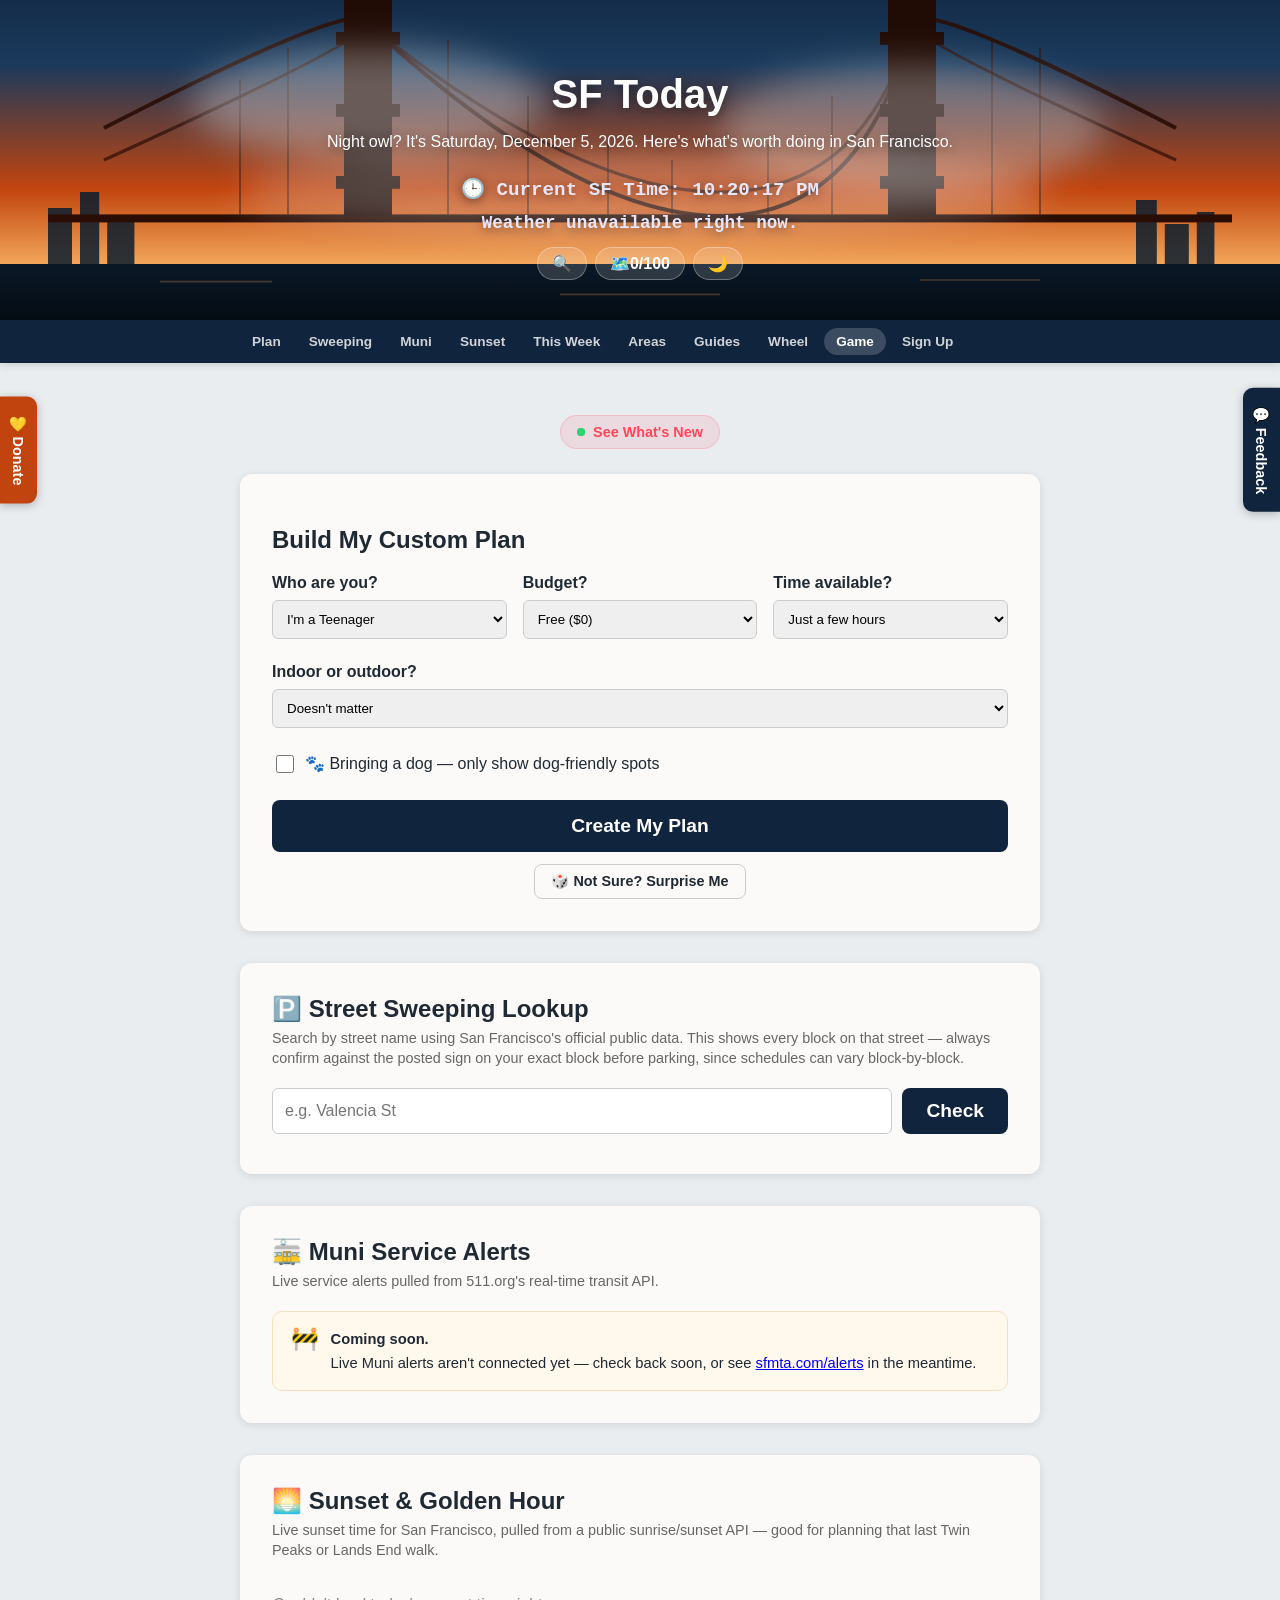
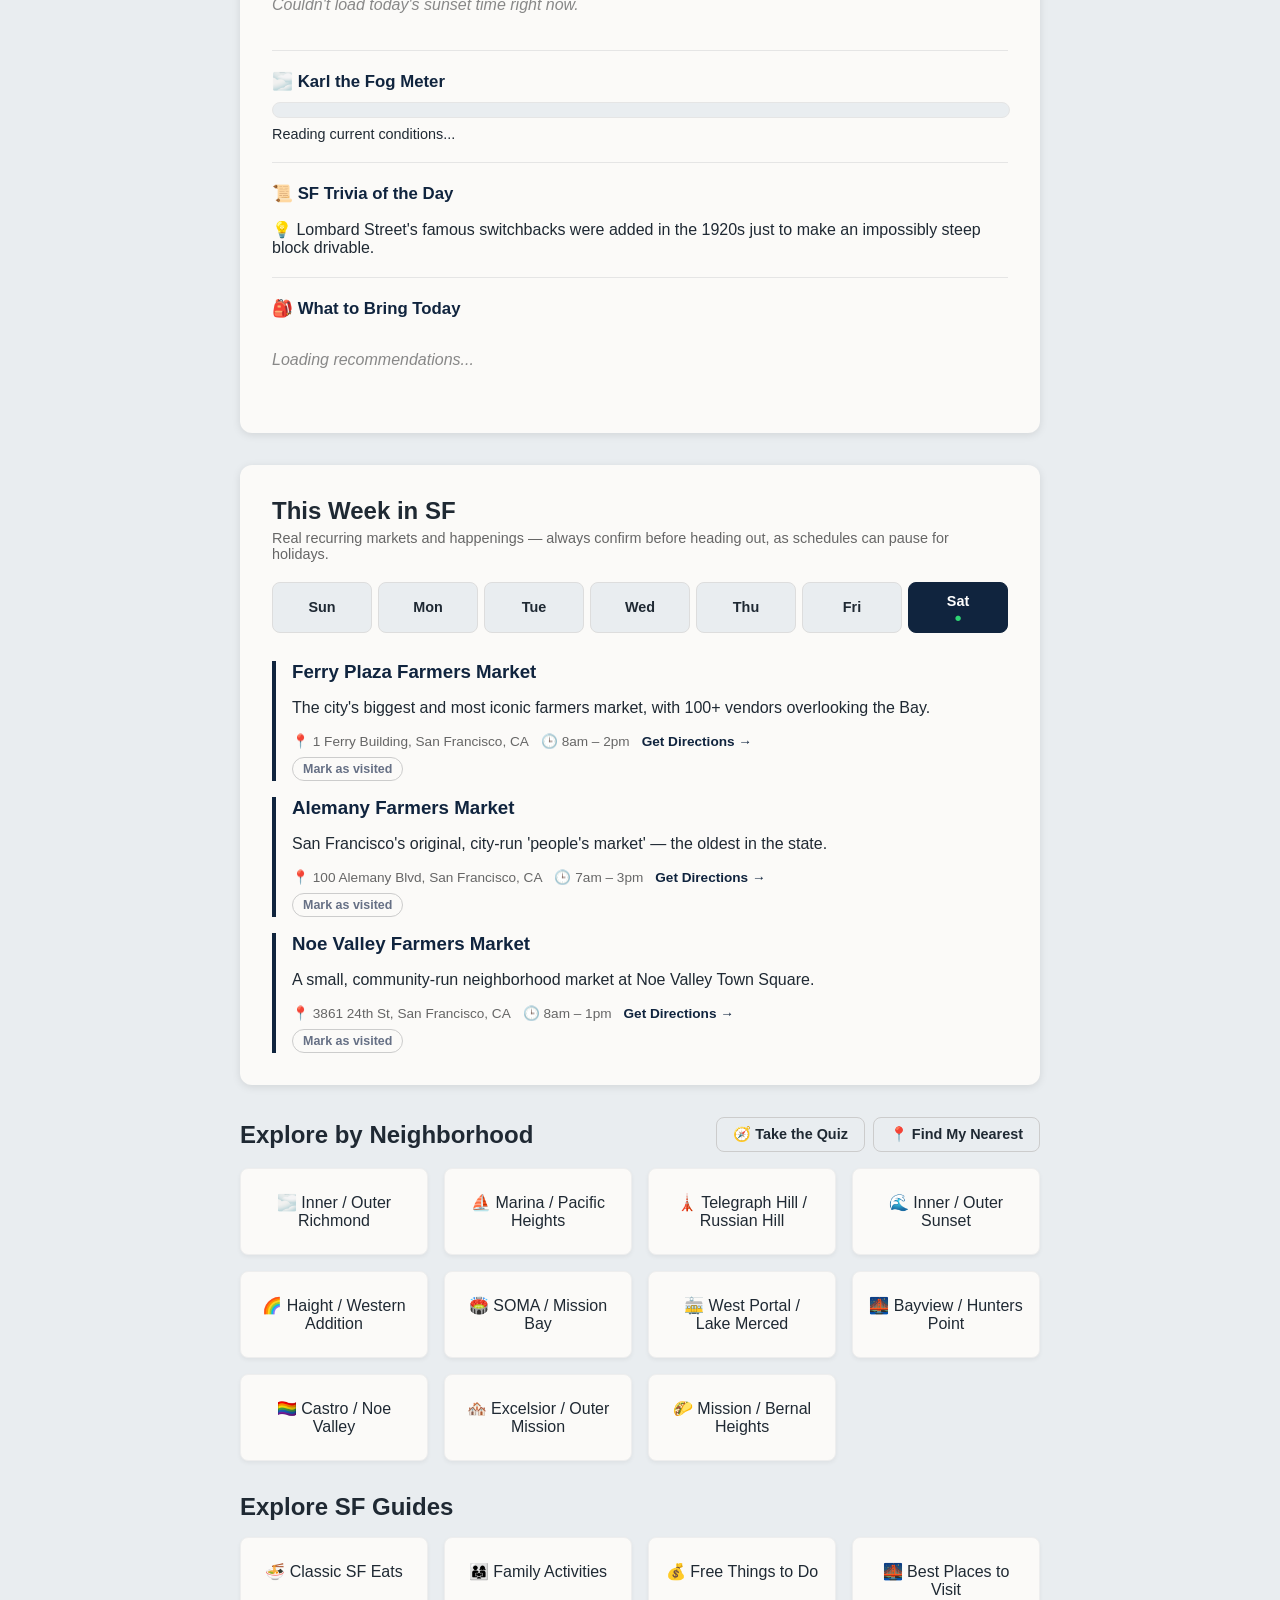
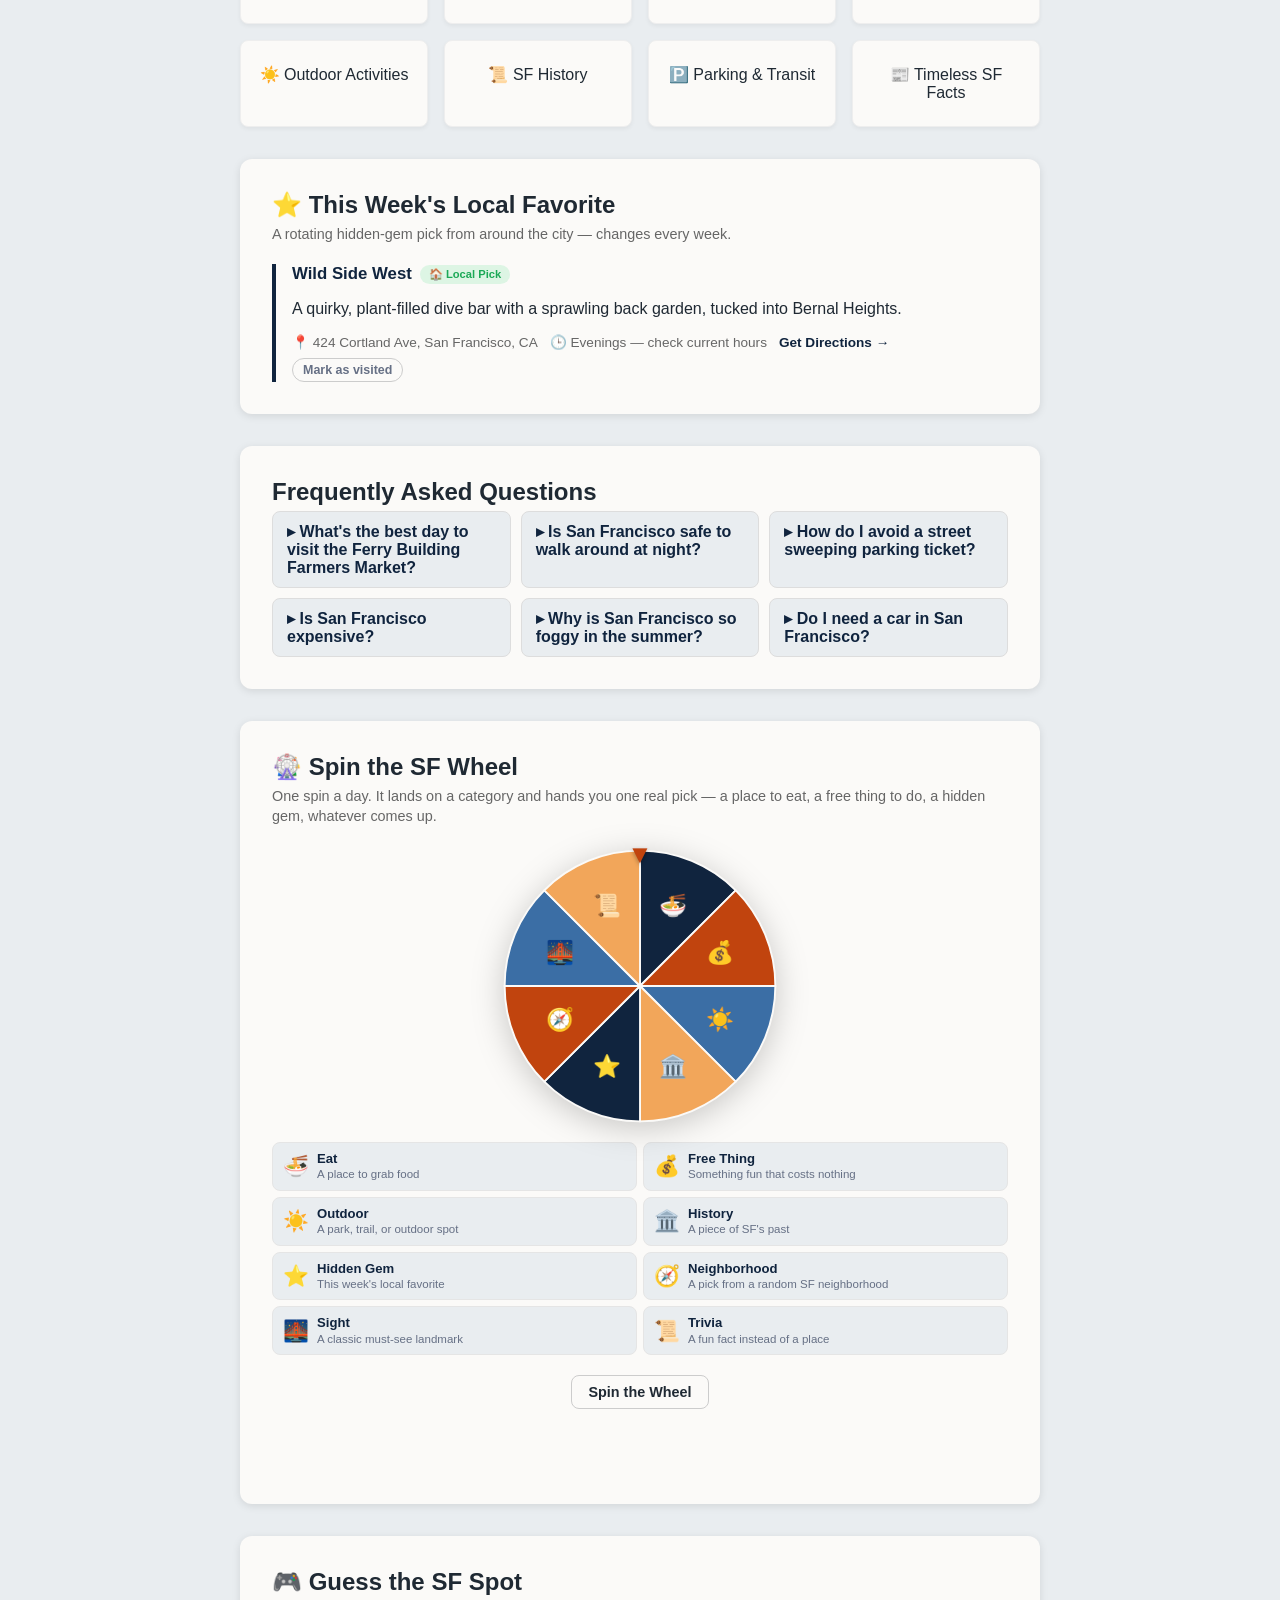
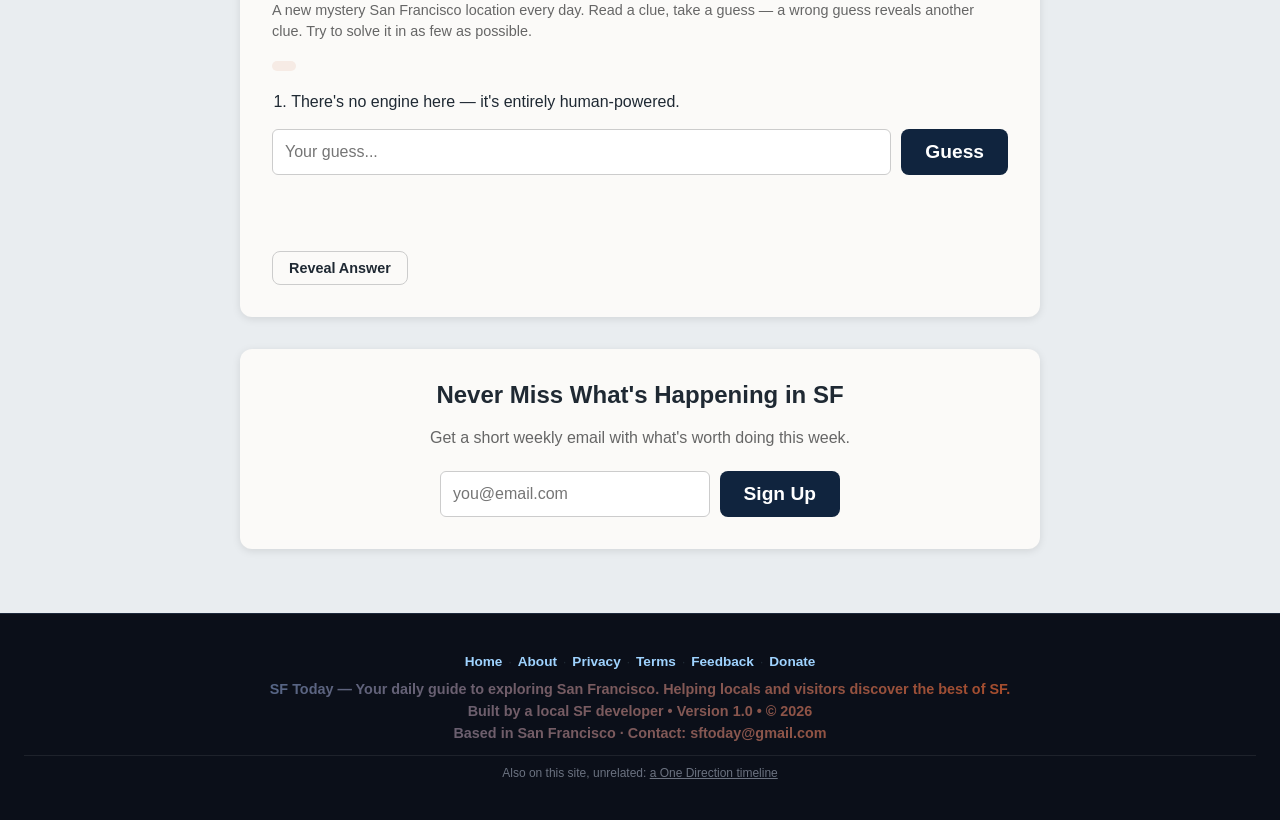
==== commit 4e919fa3: "Update index.html" ====
--- a/index.html
+++ b/index.html
@@ -227,7 +227,7 @@
         <div id="weather-widget" class="skeleton-text">Loading weather...</div>
         <div class="header-btn-row">
           <button id="search-open-btn" class="dark-toggle" aria-label="Search the site" title="Search (press /)">🔍</button>
-          <button id="checklist-open-btn" class="dark-toggle" aria-label="My SF Checklist" title="My SF Checklist">🗺️ <span id="checklist-progress-label">0/0</span></button>
+          <button id="checklist-open-btn" class="dark-toggle" aria-label="My SF Checklist" title="My SF Checklist">🗺️<span id="checklist-progress-label">0/0</span></button>
           <button id="dark-mode-toggle" class="dark-toggle" aria-label="Toggle dark mode" title="Toggle dark mode">🌙</button>
         </div>
       </div>
@@ -240,10 +240,9 @@
       <a href="#section-plan">Plan</a>
       <a href="#section-sweeping">Sweeping</a>
       <a href="#section-muni">Muni</a>
-      <a href="#section-sunset">Sunset & Fog</a>
-      <a href="#section-essentials">Essentials</a>
+      <a href="#section-sunset">Sunset</a>
       <a href="#section-weekly">This Week</a>
-      <a href="#section-neighborhoods">Neighborhoods</a>
+      <a href="#section-neighborhoods">Areas</a>
       <a href="#section-guides">Guides</a>
       <a href="#section-wheel">Wheel</a>
       <a href="#section-game">Game</a>
@@ -252,22 +251,6 @@
   </nav>
 
   <main id="main-content">
-    <!-- TODAY AT A GLANCE — a compact dashboard summarizing live conditions -->
-    <section class="glance-strip" aria-label="Today at a glance">
-      <div class="glance-card">
-        <span class="glance-label">Weather</span>
-        <span id="glance-weather" class="glance-value skeleton-text">Loading…</span>
-      </div>
-      <div class="glance-card">
-        <span class="glance-label">Sunset</span>
-        <span id="glance-sunset" class="glance-value skeleton-text">Loading…</span>
-      </div>
-      <div class="glance-card">
-        <span class="glance-label">Fog</span>
-        <span id="glance-fog" class="glance-value skeleton-text">Loading…</span>
-      </div>
-    </section>
-
     <!-- Centered in the white space right above the planner box -->
     <div class="badge-container">
       <a href="release-notes.html" class="whats-new-badge">
@@ -382,37 +365,6 @@
       </div>
     </section>
 
-    <!-- SF ESSENTIALS: PRACTICAL INFO EVERY GUIDE SHOULD HAVE -->
-    <section class="tool-box" id="section-essentials">
-      <h2>📋 SF Essentials</h2>
-      <p class="tool-subtitle">The practical numbers and norms that don't fit neatly anywhere else.</p>
-      <div class="essentials-grid">
-        <div class="essential-item">
-          <strong>Non-Emergency Police</strong>
-          <span>(415) 553-0123</span>
-        </div>
-        <div class="essential-item">
-          <strong>City Services (311)</strong>
-          <span>311, or (415) 701-2311 from outside SF</span>
-        </div>
-        <div class="essential-item">
-          <strong>Transit Payment</strong>
-          <span>Clipper card or the Clipper app — works on Muni, BART, and most Bay Area transit</span>
-        </div>
-        <div class="essential-item">
-          <strong>Parking Meters</strong>
-          <span>The SFMTA Pay by Phone app, or coins/card at the meter</span>
-        </div>
-        <div class="essential-item">
-          <strong>Car Break-Ins</strong>
-          <span>Common citywide — never leave anything visible in a parked car, not even an empty bag</span>
-        </div>
-        <div class="essential-item">
-          <strong>Rideshare & Taxis</strong>
-          <span>Uber and Lyft both operate citywide; Flywheel is a well-known local taxi app</span>
-        </div>
-      </div>
-    </section>
 
     <!-- THIS WEEK IN SF - RECURRING WEEKLY EVENTS FEED -->
     <section class="weekly-events-box" id="section-weekly">
--- a/style.css
+++ b/style.css
@@ -316,6 +316,26 @@
 
 footer p + p {
   margin-top: 6px;
+}
+
+.footer-aside {
+  margin-top: 14px !important;
+  padding-top: 10px;
+  border-top: 1px solid rgba(255,255,255,0.08);
+  font-weight: 400 !important;
+  font-size: 0.75rem !important;
+  background: none !important;
+  -webkit-text-fill-color: #6b7280 !important;
+  color: #6b7280 !important;
+}
+
+.footer-aside a {
+  color: #6b7280;
+  text-decoration: underline;
+}
+
+.footer-aside a:hover {
+  color: #9fd3ff;
 }
 
 #live-clock {
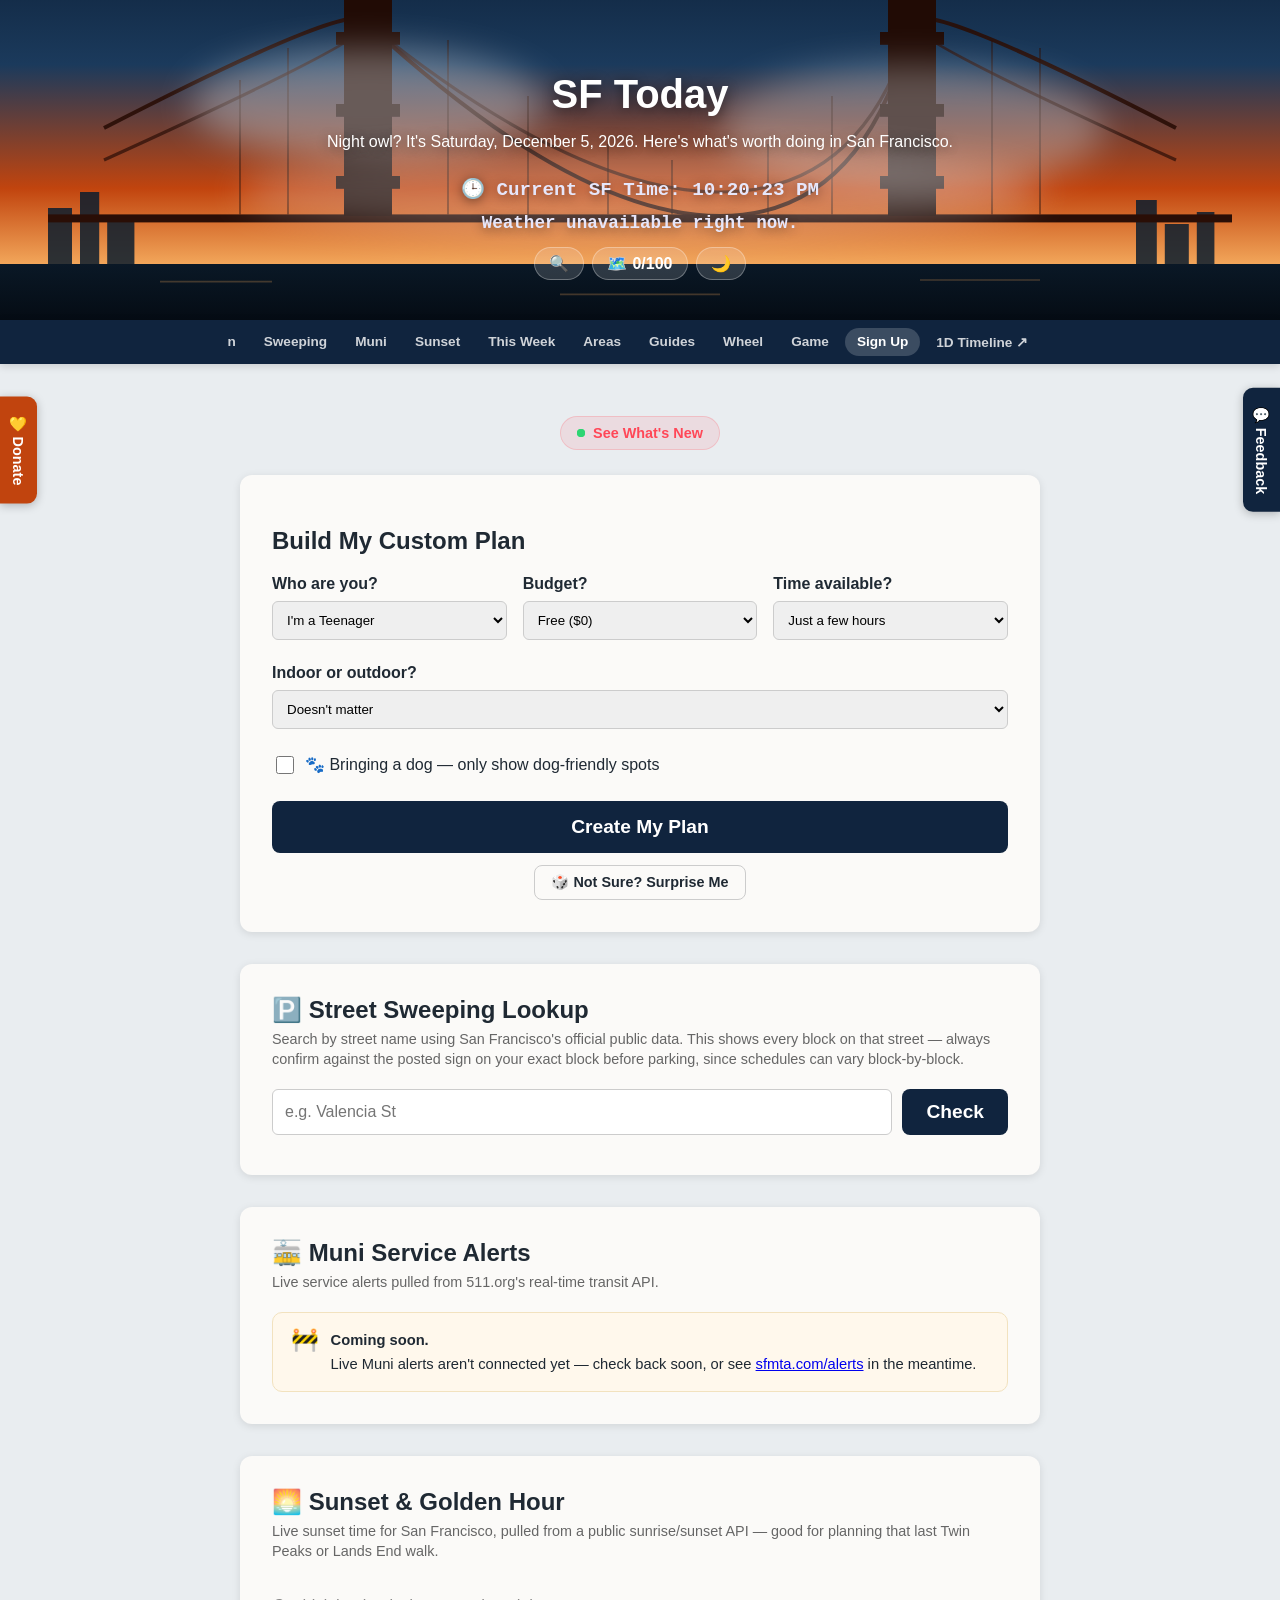
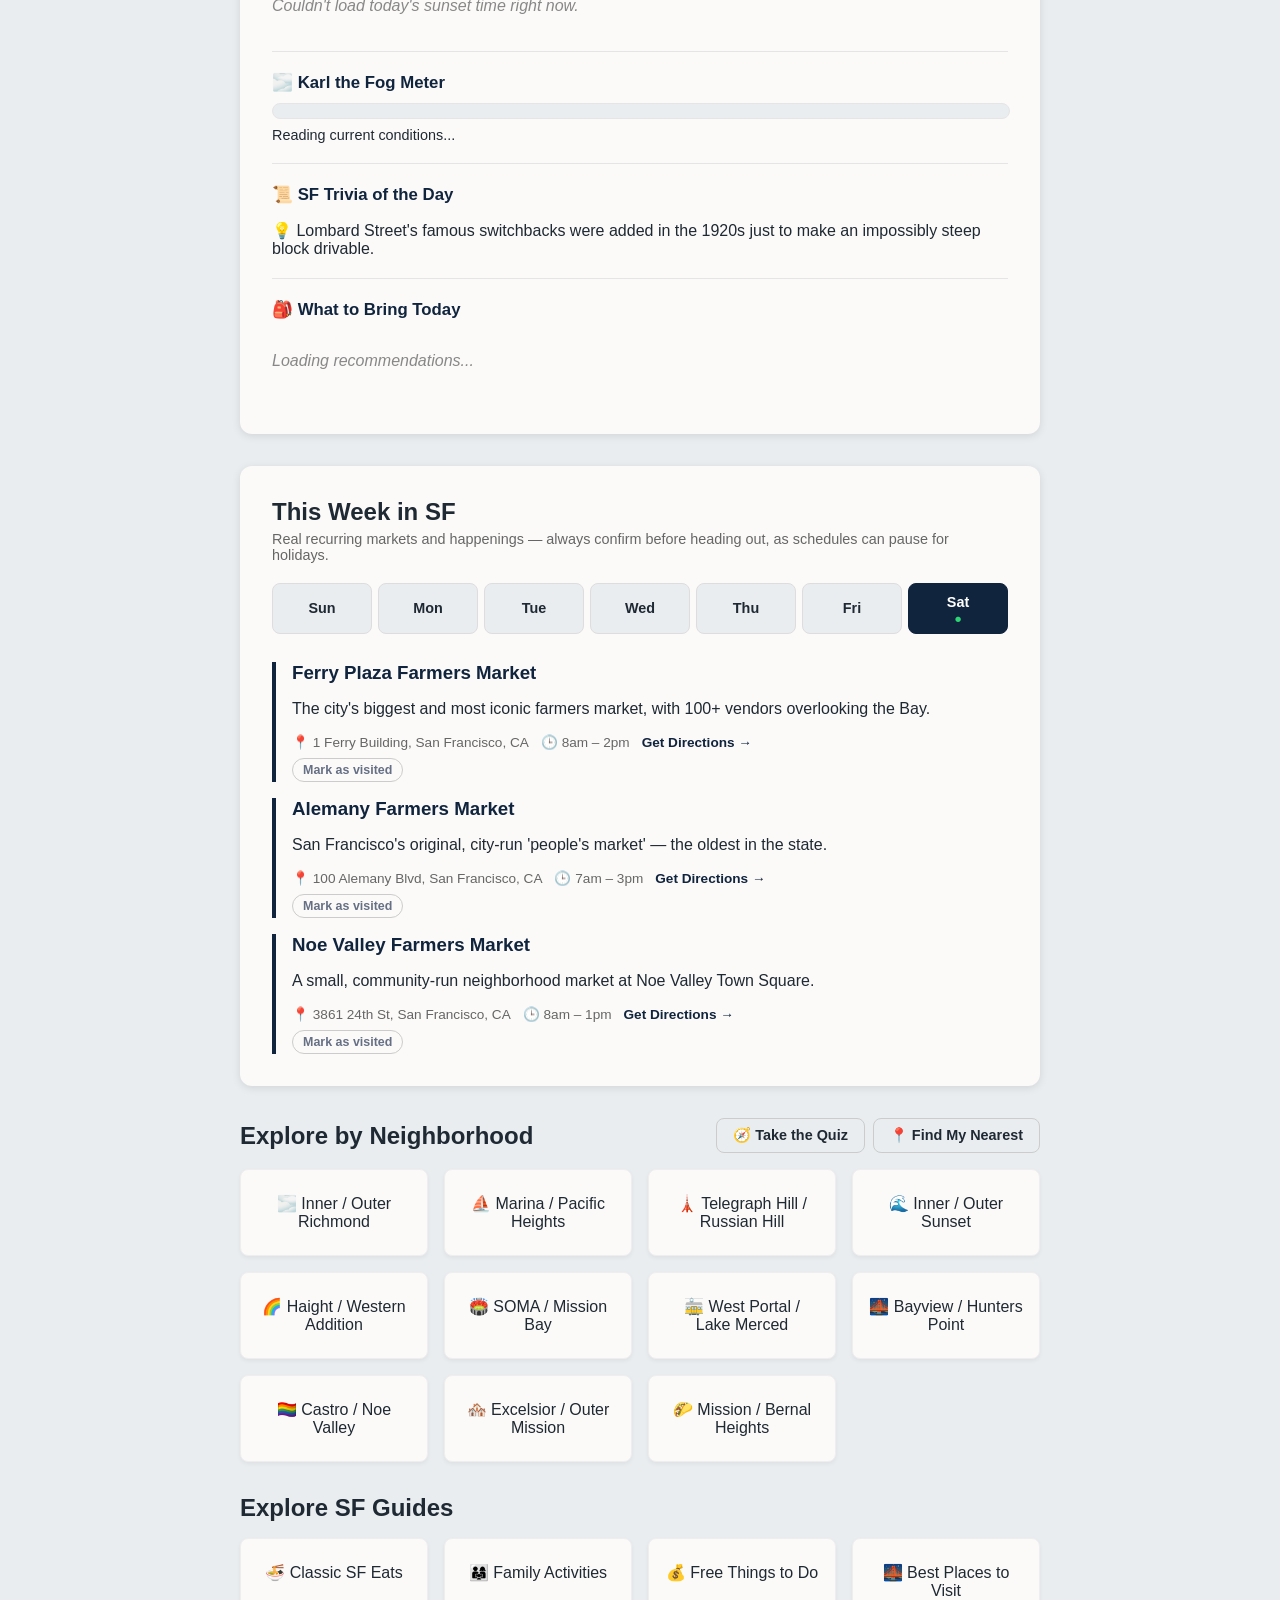
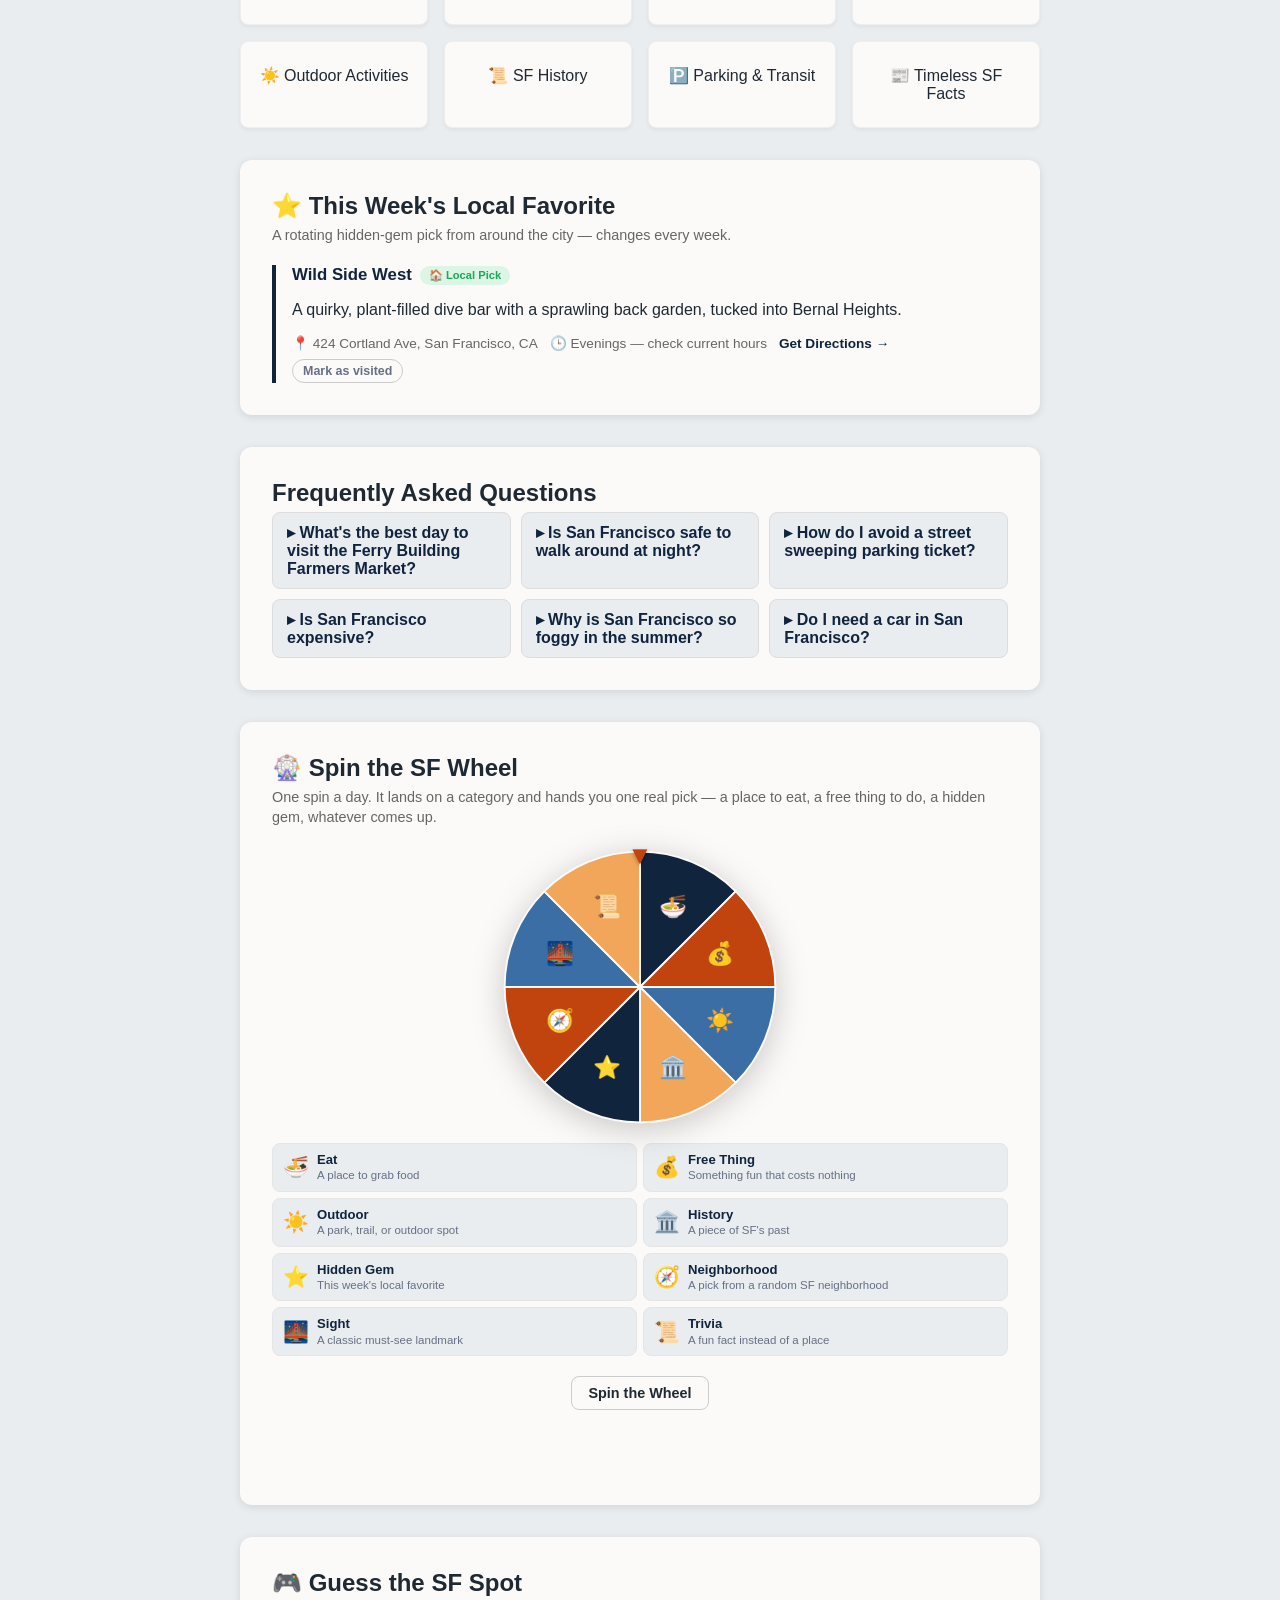
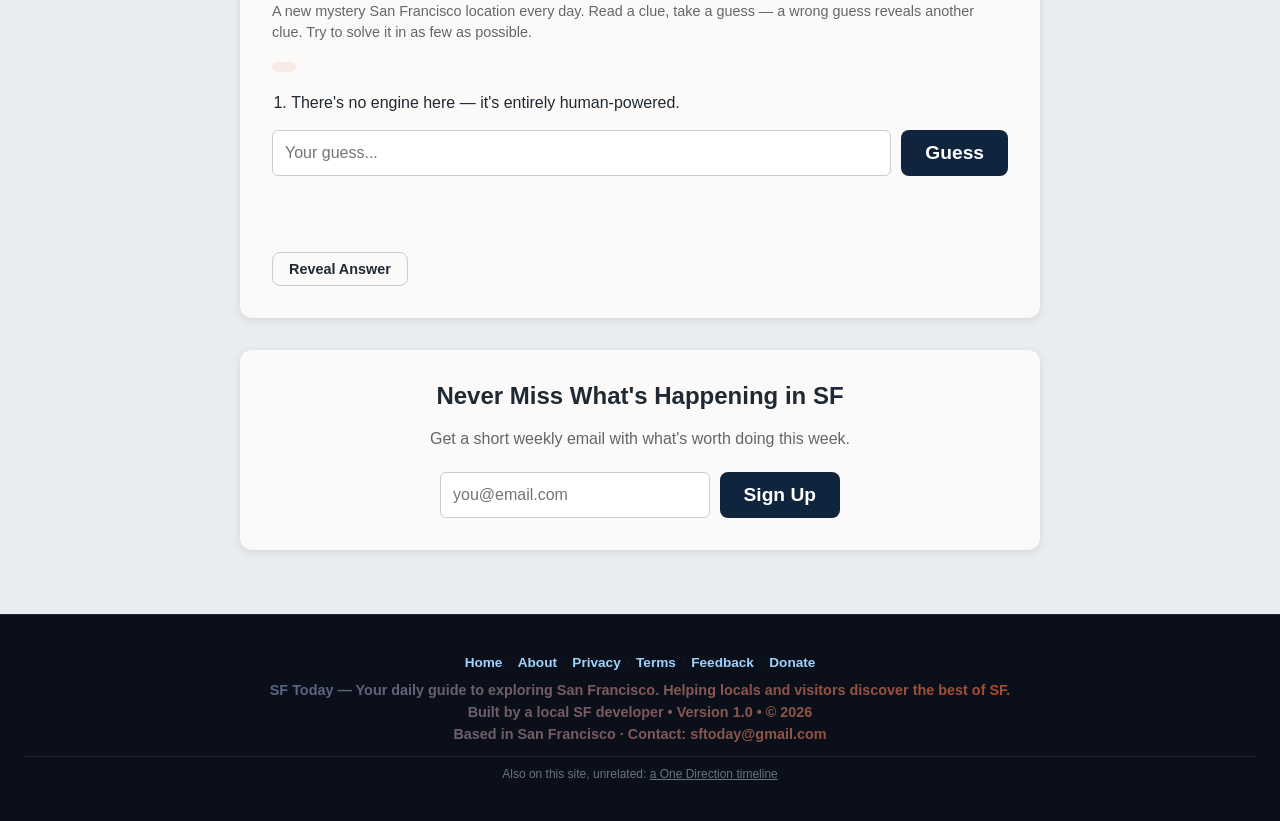
==== commit b58ab559: "Update index.html" ====
--- a/index.html
+++ b/index.html
@@ -247,6 +247,7 @@
       <a href="#section-wheel">Wheel</a>
       <a href="#section-game">Game</a>
       <a href="#section-signup">Sign Up</a>
+      <a href="one-direction.html" class="quick-nav-external">1D Timeline ↗</a>
     </div>
   </nav>
 
@@ -410,7 +411,8 @@
     <!-- THE EVERGREEN DASHBOARD CARDS -->
     <section class="dashboard-section" id="section-guides">
       <h2>Explore SF Guides</h2>
-      <div class="dashboard-grid">
+      <p id="guides-reorder-note" class="no-events-message hidden"></p>
+      <div class="dashboard-grid" id="guides-grid">
         <div class="dash-card" data-category="dinner">🍜 Classic SF Eats</div>
         <div class="dash-card" data-category="family">👨‍👩‍👧 Family Activities</div>
         <div class="dash-card" data-category="free">💰 Free Things to Do</div>
--- a/style.css
+++ b/style.css
@@ -1340,7 +1340,6 @@
   #wheel-status,
   .wheel-legend,
   .quick-nav,
-  .glance-strip,
   .skip-link {
     display: none !important;
   }
@@ -1384,6 +1383,7 @@
 
 #checklist-progress-label {
   font-weight: 700;
+  margin-left: 5px;
 }
 
 /* --- SPIN THE SF WHEEL --- */
@@ -1504,34 +1504,6 @@
 
 #wheel-result .plan-item {
   border-left-color: var(--accent);
-}
-
-/* --- SF ESSENTIALS GRID --- */
-.essentials-grid {
-  display: grid;
-  grid-template-columns: repeat(auto-fill, minmax(220px, 1fr));
-  gap: 12px;
-}
-
-.essential-item {
-  background: var(--bg-color);
-  border: 1px solid var(--border);
-  border-radius: 8px;
-  padding: 12px 14px;
-  display: flex;
-  flex-direction: column;
-  gap: 4px;
-}
-
-.essential-item strong {
-  color: var(--primary);
-  font-size: 0.85rem;
-}
-
-.essential-item span {
-  font-size: 0.88rem;
-  color: var(--text);
-  line-height: 1.4;
 }
 
 /* --- VISITED / "BEEN THERE" TOGGLE ON VENUE CARDS --- */
@@ -1697,6 +1669,38 @@
   box-shadow: 0 2px 8px rgba(0,0,0,0.15);
 }
 
+/* Fade hints on both edges so a scrollable nav reads as "more items here",
+   not as clipped/broken text. position:sticky above already establishes the
+   positioning context these need — no separate position:relative required. */
+.quick-nav::before,
+.quick-nav::after {
+  content: '';
+  position: absolute;
+  top: 0;
+  bottom: 0;
+  width: 24px;
+  pointer-events: none;
+  z-index: 1;
+}
+
+.quick-nav::before {
+  left: 0;
+  background: linear-gradient(90deg, var(--primary), transparent);
+}
+
+.quick-nav::after {
+  right: 0;
+  background: linear-gradient(270deg, var(--primary), transparent);
+}
+
+body.dark-mode .quick-nav::before {
+  background: linear-gradient(90deg, #1a1a1a, transparent);
+}
+
+body.dark-mode .quick-nav::after {
+  background: linear-gradient(270deg, #1a1a1a, transparent);
+}
+
 .quick-nav-scroll {
   display: flex;
   gap: 4px;
@@ -1733,43 +1737,6 @@
   background: #1a1a1a;
 }
 
-/* --- TODAY AT A GLANCE --- */
-.glance-strip {
-  display: grid;
-  grid-template-columns: repeat(3, 1fr);
-  gap: 10px;
-  margin: 1.25rem 0;
-}
-
-.glance-card {
-  background: var(--card-bg);
-  border-radius: 10px;
-  padding: 0.85rem 0.5rem;
-  text-align: center;
-  box-shadow: 0 2px 6px rgba(0,0,0,0.08);
-  display: flex;
-  flex-direction: column;
-  gap: 4px;
-}
-
-.glance-label {
-  font-size: 0.72rem;
-  font-weight: 700;
-  letter-spacing: 0.04em;
-  text-transform: uppercase;
-  color: var(--muted);
-}
-
-.glance-value {
-  font-size: 0.92rem;
-  font-weight: 600;
-  color: var(--primary);
-}
-
-@media (max-width: 480px) {
-  .glance-value { font-size: 0.8rem; }
-}
-
 /* --- LOADING SKELETONS --- */
 .skeleton-text,
 .skeleton-block {
